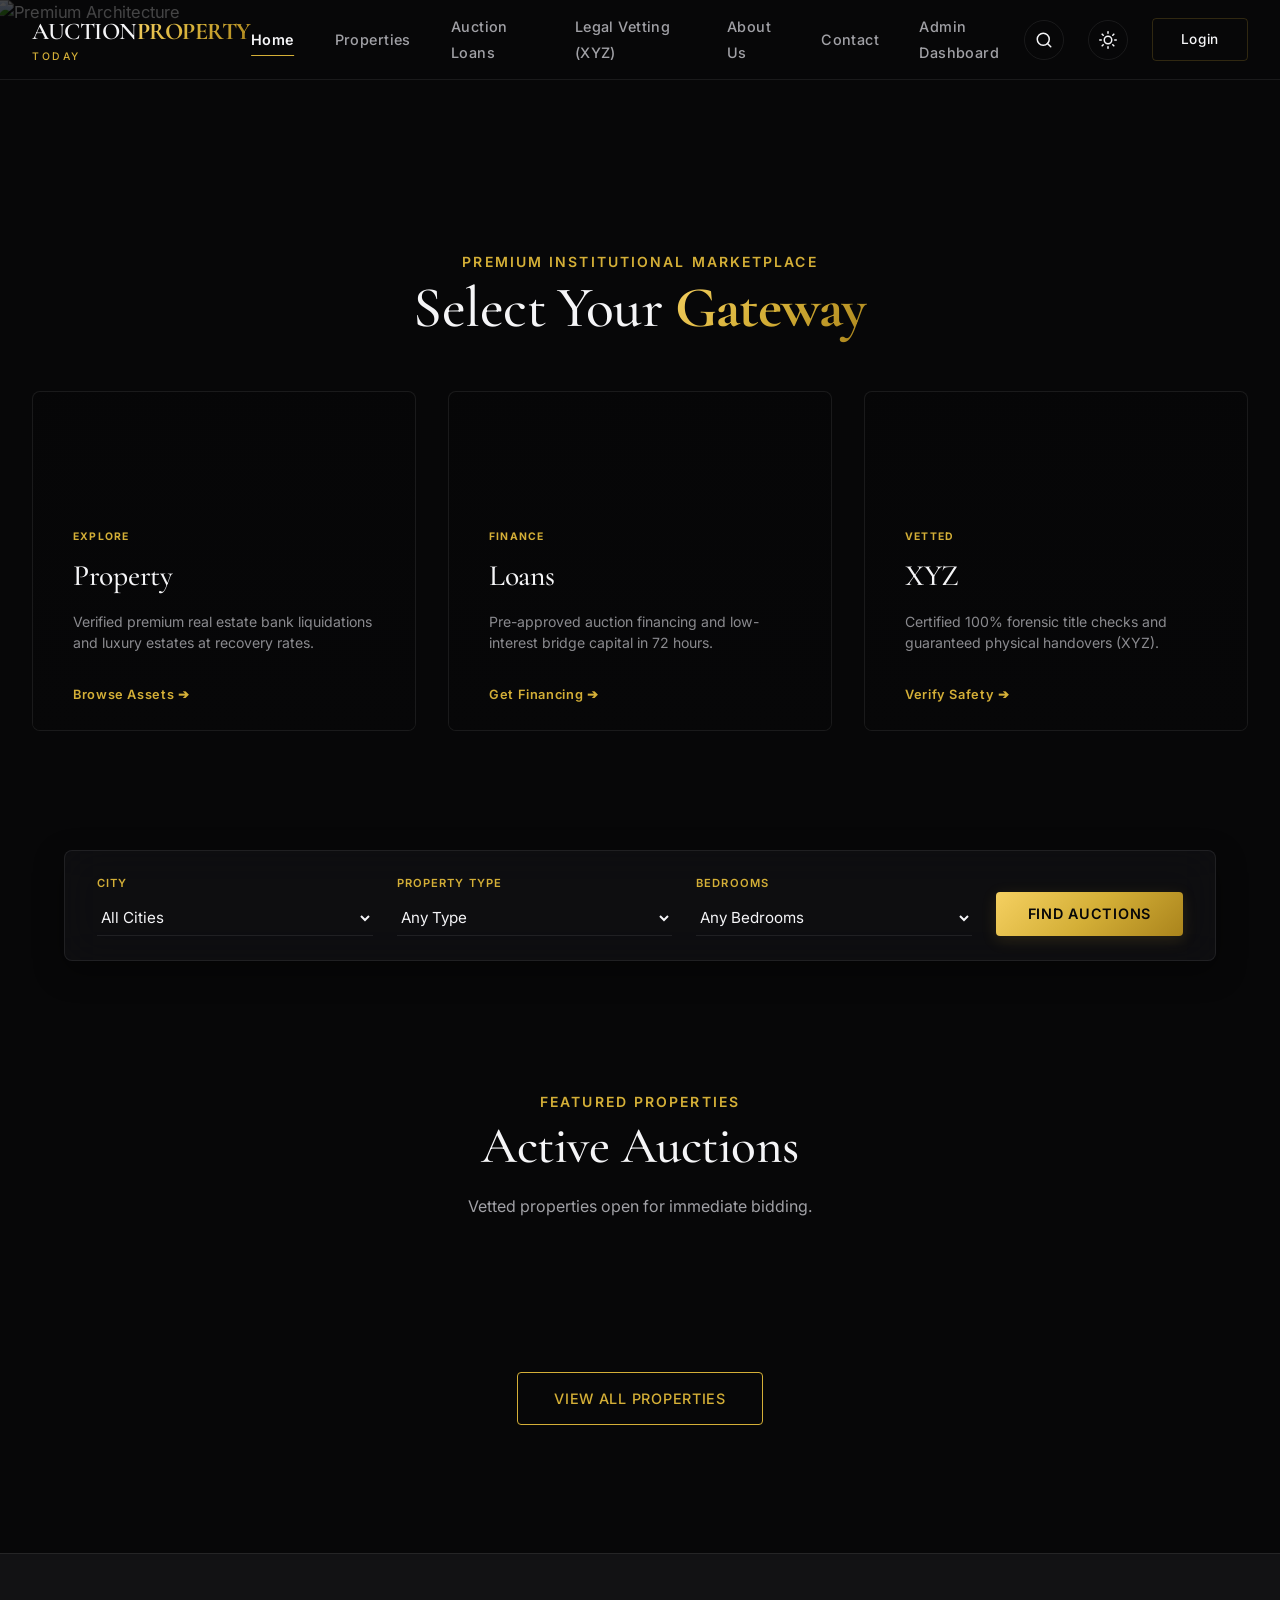
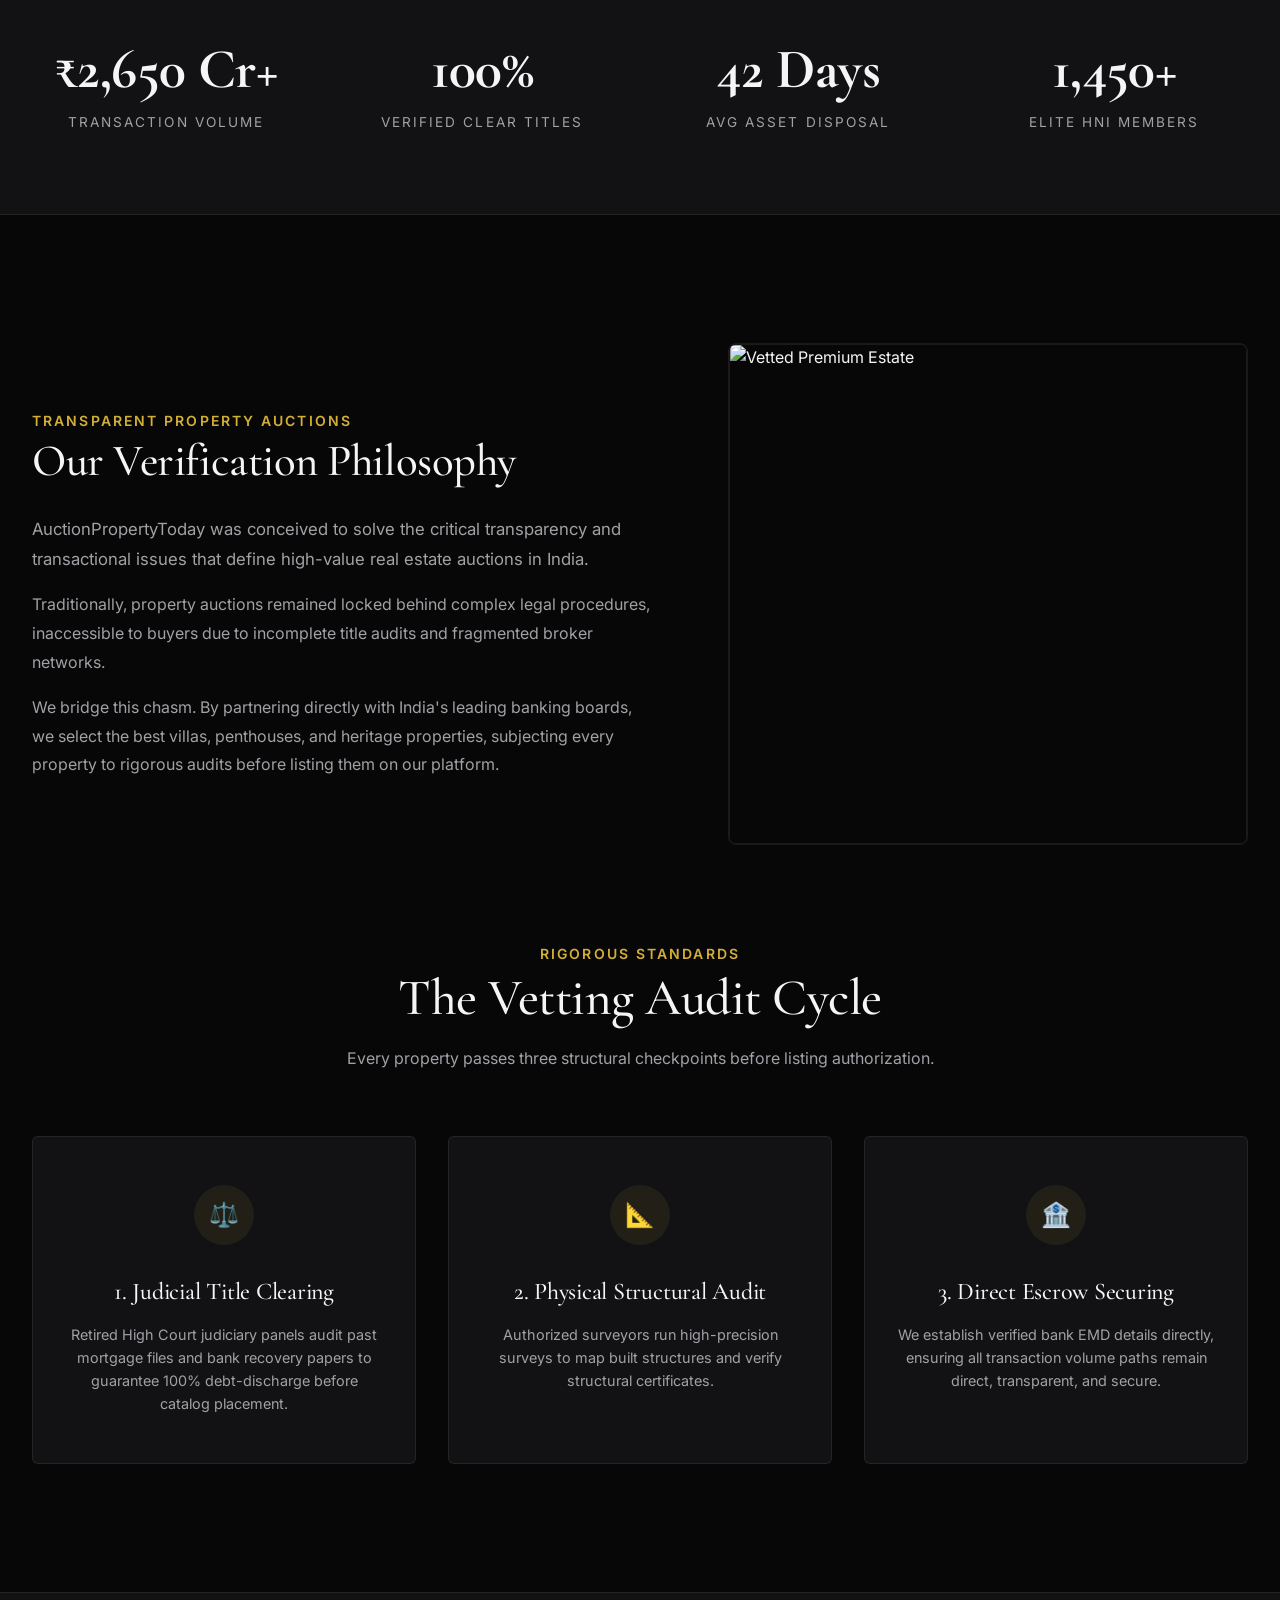
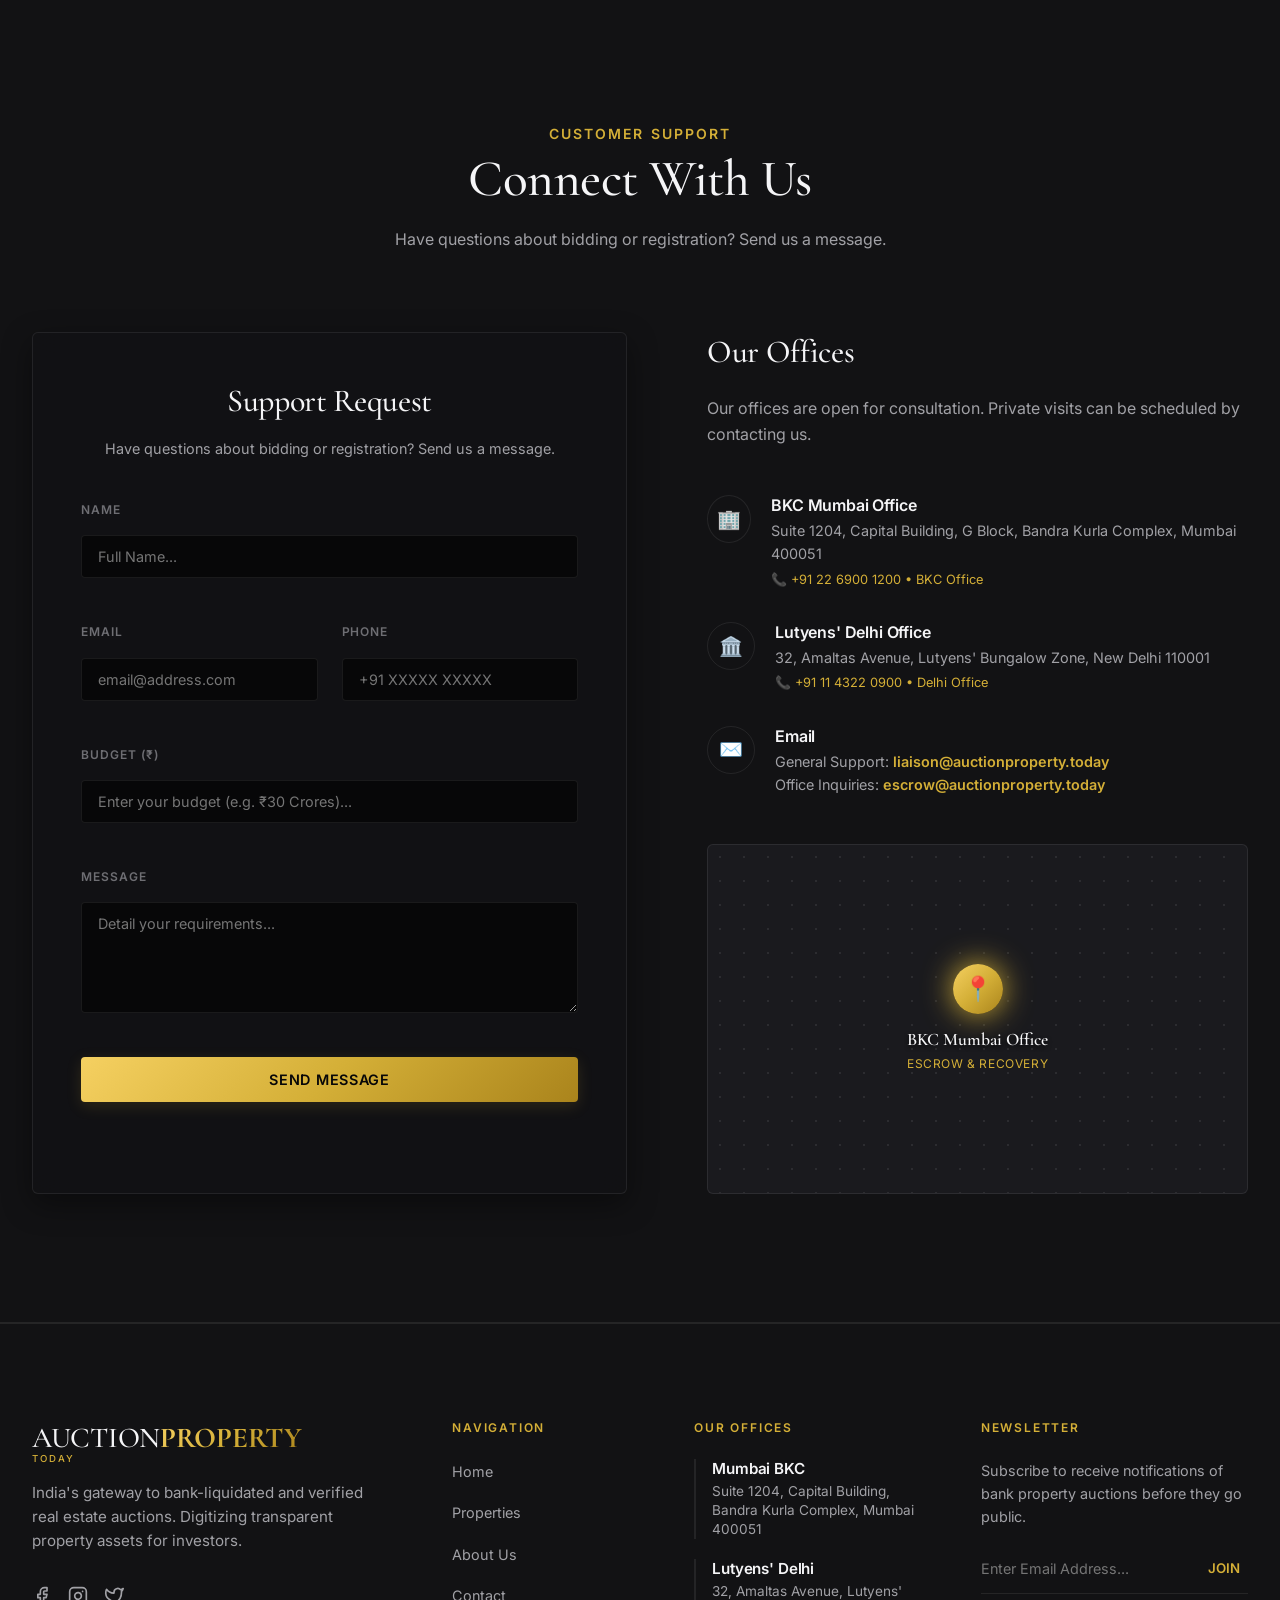
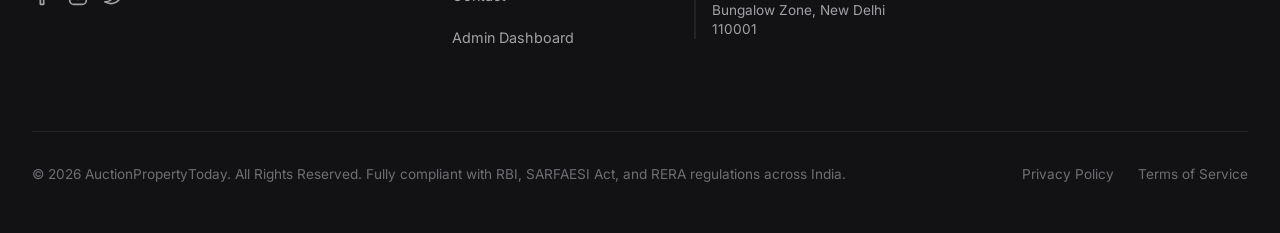
==== index.html @ 3d82ac51 "Merged About and Contact pages into single-page Home, and created separate dedicated pages loans.htm" ====
<!DOCTYPE html>
<html lang="en" data-theme="dark">
<head>
  <meta charset="UTF-8">
  <meta name="viewport" content="width=device-width, initial-scale=1.0">
  <title>AuctionPropertyToday | Real Estate Auctions India</title>
  <meta name="description" content="Verified premium real estate auctions across India. Transparent bank liquidations, Lutyens' bungalows, BKC penthouses, and beachfront Goa villas.">
  
  <!-- Critical Stylesheets -->
  <link rel="stylesheet" href="styles/index.css">
  <link rel="stylesheet" href="styles/components.css">
  <link rel="stylesheet" href="styles/pages.css">

  <!-- Immediate Theme Lock -->
  <script>
    const savedTheme = localStorage.getItem('theme') || 'dark';
    document.documentElement.setAttribute('data-theme', savedTheme);
  </script>

  <!-- Supabase Live Ingress -->
  <script src="https://cdn.jsdelivr.net/npm/@supabase/supabase-js@2"></script>
  <script src="services/supabaseClient.js"></script>
</head>
<body>

  <!-- Sticky Luxury Hero Banner -->
  <section class="hero-section">
    <div class="hero-bg">
      <img src="https://images.unsplash.com/photo-1541888946425-d81bb19240f5?auto=format&fit=crop&w=1800&q=80" alt="Premium Architecture" class="hero-img">
    </div>
    <div class="hero-overlay"></div>
    
    <div class="container" style="position:relative; z-index:10; width:100%;">
      <div class="hero-pillars-intro">
        <span class="apple-subtitle">Premium Institutional Marketplace</span>
        <h1 class="luxury-heading" style="margin-bottom: 3rem; font-size: clamp(2.2rem, 5vw, 3.6rem); line-height: 1.2;">Select Your <span class="gold-text-gradient" style="font-weight:700;">Gateway</span></h1>
      </div>
      
      <div class="hero-pillars-grid">
        <!-- Box 1: Property -->
        <a href="listings.html" class="hero-pillar-box">
          <div class="box-bg" style="background-image: url('https://images.unsplash.com/photo-1600585154340-be6161a56a0c?auto=format&fit=crop&w=600&q=80');"></div>
          <div class="box-overlay"></div>
          <div class="box-content">
            <span class="box-badge">EXPLORE</span>
            <h3>Property</h3>
            <p>Verified premium real estate bank liquidations and luxury estates at recovery rates.</p>
            <span class="box-action">Browse Assets ➔</span>
          </div>
        </a>
        
        <!-- Box 2: Loan -->
        <a href="loans.html" class="hero-pillar-box">
          <div class="box-bg" style="background-image: url('https://images.unsplash.com/photo-1560518883-ce09059eeffa?auto=format&fit=crop&w=600&q=80');"></div>
          <div class="box-overlay"></div>
          <div class="box-content">
            <span class="box-badge">FINANCE</span>
            <h3>Loans</h3>
            <p>Pre-approved auction financing and low-interest bridge capital in 72 hours.</p>
            <span class="box-action">Get Financing ➔</span>
          </div>
        </a>
        
        <!-- Box 3: XYZ (Legal Vetting) -->
        <a href="legal.html" class="hero-pillar-box">
          <div class="box-bg" style="background-image: url('https://images.unsplash.com/photo-1589829545856-d10d557cf95f?auto=format&fit=crop&w=600&q=80');"></div>
          <div class="box-overlay"></div>
          <div class="box-content">
            <span class="box-badge">VETTED</span>
            <h3>XYZ</h3>
            <p>Certified 100% forensic title checks and guaranteed physical handovers (XYZ).</p>
            <span class="box-action">Verify Safety ➔</span>
          </div>
        </a>
      </div>
    </div>
  </section>

  <!-- Floating Search Widget Section -->
  <div class="home-search-container">
    <div class="container">
      <form class="search-bar-glass glassmorphism" id="hero-quick-search">
        <div class="search-field">
          <label>City</label>
          <select id="search-city">
            <option value="all">All Cities</option>
            <option value="New Delhi">New Delhi</option>
            <option value="Mumbai">Mumbai</option>
            <option value="Bangalore">Bangalore</option>
            <option value="Goa">Goa</option>
            <option value="Ooty">Ooty</option>
            <option value="Kolkata">Kolkata</option>
          </select>
        </div>
        <div class="search-field">
          <label>Property Type</label>
          <select id="search-type">
            <option value="all">Any Type</option>
            <option value="Villa">Luxury Villa</option>
            <option value="Penthouse">Sea Penthouse</option>
            <option value="Bungalow">Lutyens' Bungalow</option>
            <option value="Heritage Estate">Heritage Manor</option>
          </select>
        </div>
        <div class="search-field">
          <label>Bedrooms</label>
          <select id="search-bhk">
            <option value="all">Any Bedrooms</option>
            <option value="4">4 BHK</option>
            <option value="5">5 BHK</option>
            <option value="6">6 BHK</option>
            <option value="8">8 BHK</option>
          </select>
        </div>
        <div class="flex-center" style="margin-top:auto;">
          <button type="submit" class="btn-luxury" style="padding: 0.85rem 2rem; width:100%; border-radius:4px; font-weight:600;">FIND AUCTIONS</button>
        </div>
      </form>
    </div>
  </div>

  <!-- Featured Catalog Section -->
  <section class="section-padding" style="position:relative;">
    <div class="container">
      <div class="section-header">
        <span class="apple-subtitle">Featured Properties</span>
        <h2>Active Auctions</h2>
        <p style="color:var(--text-secondary); max-width:550px; margin: 0 auto;">Vetted properties open for immediate bidding.</p>
      </div>
      
      <!-- Dynamically Populated 3 Featured Property Grid -->
      <div class="grid-listings-col" style="gap:3rem;">
        <div class="listings-grid" id="home-featured-grid" style="grid-template-columns: repeat(3, 1fr);">
          <!-- Dynamic cards injected here -->
        </div>
      </div>
      
      <div style="text-align:center; margin-top:4.5rem;">
        <a href="listings.html" class="btn-luxury-outline">VIEW ALL PROPERTIES</a>
      </div>
    </div>
  </section>

  <!-- Live Stats Section -->
  <section class="stats-section">
    <div class="container">
      <div class="stats-grid">
        <div class="stat-item">
          <h3>₹2,650 Cr+</h3>
          <p>Transaction Volume</p>
        </div>
        <div class="stat-item">
          <h3>100%</h3>
          <p>Verified Clear Titles</p>
        </div>
        <div class="stat-item">
          <h3>42 Days</h3>
          <p>Avg Asset Disposal</p>
        </div>
        <div class="stat-item">
          <h3>1,450+</h3>
          <p>Elite HNI Members</p>
        </div>
      </div>
    </div>
  </section>
  <!-- About Us Section -->
  <section class="section-padding" id="about">
    <div class="container">
      <div class="about-editorial-grid grid-2" style="align-items: center; gap: 4.5rem; margin-bottom: 6rem;">
        <div class="about-text">
          <span class="apple-subtitle">Transparent Property Auctions</span>
          <h2 style="font-size: clamp(2.2rem, 3.5vw, 3rem); margin-bottom: 1.5rem; font-family: var(--font-serif);">Our Verification Philosophy</h2>
          <p style="color: var(--text-secondary); margin-bottom: 1rem; font-size: 1.05rem;">AuctionPropertyToday was conceived to solve the critical transparency and transactional issues that define high-value real estate auctions in India.</p>
          <p style="color: var(--text-secondary); margin-bottom: 1rem; font-size: 1rem;">Traditionally, property auctions remained locked behind complex legal procedures, inaccessible to buyers due to incomplete title audits and fragmented broker networks.</p>
          <p style="color: var(--text-secondary); margin-bottom: 0; font-size: 1rem;">We bridge this chasm. By partnering directly with India's leading banking boards, we select the best villas, penthouses, and heritage properties, subjecting every property to rigorous audits before listing them on our platform.</p>
        </div>
        <div class="about-media" style="border-radius: 8px; overflow: hidden; border: 1px solid var(--border-color);">
          <img src="https://images.unsplash.com/photo-1600585154340-be6161a56a0c?auto=format&fit=crop&w=800&q=80" alt="Vetted Premium Estate" style="width: 100%; display: block;" />
        </div>
      </div>

      <div class="section-header" style="margin-bottom: 4rem;">
        <span class="apple-subtitle">Rigorous Standards</span>
        <h2>The Vetting Audit Cycle</h2>
        <p style="color:var(--text-secondary);">Every property passes three structural checkpoints before listing authorization.</p>
      </div>

      <div class="why-grid" style="grid-template-columns: repeat(3, 1fr);">
        <div class="why-card">
          <div class="why-icon">⚖️</div>
          <h3>1. Judicial Title Clearing</h3>
          <p>Retired High Court judiciary panels audit past mortgage files and bank recovery papers to guarantee 100% debt-discharge before catalog placement.</p>
        </div>
        <div class="why-card">
          <div class="why-icon">📐</div>
          <h3>2. Physical Structural Audit</h3>
          <p>Authorized surveyors run high-precision surveys to map built structures and verify structural certificates.</p>
        </div>
        <div class="why-card">
          <div class="why-icon">🏦</div>
          <h3>3. Direct Escrow Securing</h3>
          <p>We establish verified bank EMD details directly, ensuring all transaction volume paths remain direct, transparent, and secure.</p>
        </div>
      </div>
    </div>
  </section>

  <!-- Contact Us Section -->
  <section class="section-padding" id="contact" style="background-color: var(--bg-surface); border-top: 1px solid var(--border-color); border-bottom: 1px solid var(--border-color);">
    <div class="container">
      <div class="section-header" style="margin-bottom: 5rem;">
        <span class="apple-subtitle">Customer Support</span>
        <h2>Connect With Us</h2>
        <p style="color:var(--text-secondary);">Have questions about bidding or registration? Send us a message.</p>
      </div>

      <div class="contact-grid">
        <!-- Left form panel -->
        <div class="inquiry-form-card glassmorphism" style="padding: 3rem; border-radius: 6px; border: 1px solid var(--border-color);">
          <h3 class="luxury-heading" style="font-size:2rem; margin-bottom:1rem; text-align:center;">Support Request</h3>
          <p style="color:var(--text-secondary); text-align:center; font-size:0.9rem; margin-bottom:2.5rem;">Have questions about bidding or registration? Send us a message.</p>
          
          <form class="luxury-form" id="contact-portal-form" onsubmit="submitContactQuery(event)">
            <div class="form-group">
              <label for="c-name" style="display:block; font-size:0.75rem; text-transform:uppercase; color:var(--text-muted); letter-spacing:0.08em; font-weight:600; margin-bottom:0.5rem;">Name</label>
              <input type="text" id="c-name" class="form-input" placeholder="Full Name..." required style="width:100%; background:var(--bg-color); border:1px solid var(--border-color); border-radius:4px; color:var(--text-primary); padding:0.75rem 1rem; font-size:0.9rem;" />
            </div>

            <div class="form-grid-2" style="display:grid; grid-template-columns:1fr 1fr; gap:1.5rem; margin:1.5rem 0;">
              <div class="form-group">
                <label for="c-email" style="display:block; font-size:0.75rem; text-transform:uppercase; color:var(--text-muted); letter-spacing:0.08em; font-weight:600; margin-bottom:0.5rem;">Email</label>
                <input type="email" id="c-email" class="form-input" placeholder="email@address.com" required style="width:100%; background:var(--bg-color); border:1px solid var(--border-color); border-radius:4px; color:var(--text-primary); padding:0.75rem 1rem; font-size:0.9rem;" />
              </div>
              <div class="form-group">
                <label for="c-phone" style="display:block; font-size:0.75rem; text-transform:uppercase; color:var(--text-muted); letter-spacing:0.08em; font-weight:600; margin-bottom:0.5rem;">Phone</label>
                <input type="tel" id="c-phone" class="form-input" placeholder="+91 XXXXX XXXXX" required style="width:100%; background:var(--bg-color); border:1px solid var(--border-color); border-radius:4px; color:var(--text-primary); padding:0.75rem 1rem; font-size:0.9rem;" />
              </div>
            </div>

            <div class="form-group" style="margin-bottom:1.5rem;">
              <label for="c-budget" style="display:block; font-size:0.75rem; text-transform:uppercase; color:var(--text-muted); letter-spacing:0.08em; font-weight:600; margin-bottom:0.5rem;">Budget (₹)</label>
              <input type="text" id="c-budget" class="form-input" placeholder="Enter your budget (e.g. ₹30 Crores)..." required style="width:100%; background:var(--bg-color); border:1px solid var(--border-color); border-radius:4px; color:var(--text-primary); padding:0.75rem 1rem; font-size:0.9rem;" />
            </div>

            <div class="form-group">
              <label for="c-msg" style="display:block; font-size:0.75rem; text-transform:uppercase; color:var(--text-muted); letter-spacing:0.08em; font-weight:600; margin-bottom:0.5rem;">Message</label>
              <textarea id="c-msg" class="form-input" rows="5" placeholder="Detail your requirements..." required style="width:100%; background:var(--bg-color); border:1px solid var(--border-color); border-radius:4px; color:var(--text-primary); padding:0.75rem 1rem; font-size:0.9rem; resize:vertical;"></textarea>
            </div>

            <button type="submit" class="btn-luxury" style="width:100%; border-radius:4px; margin-top:1.5rem;">SEND MESSAGE</button>
          </form>
        </div>

        <!-- Right office panels -->
        <div class="contact-info-panel">
          <h3>Our Offices</h3>
          <p>Our offices are open for consultation. Private visits can be scheduled by contacting us.</p>
          
          <div class="contact-details-list">
            
            <div class="contact-detail-item">
              <div class="contact-detail-icon">🏢</div>
              <div class="contact-detail-text">
                <h4>BKC Mumbai Office</h4>
                <p>Suite 1204, Capital Building, G Block, Bandra Kurla Complex, Mumbai 400051</p>
                <p style="color:var(--gold-primary); font-size:0.8rem; margin-top:4px;">📞 +91 22 6900 1200 • BKC Office</p>
              </div>
            </div>

            <div class="contact-detail-item">
              <div class="contact-detail-icon">🏛️</div>
              <div class="contact-detail-text">
                <h4>Lutyens' Delhi Office</h4>
                <p>32, Amaltas Avenue, Lutyens' Bungalow Zone, New Delhi 110001</p>
                <p style="color:var(--gold-primary); font-size:0.8rem; margin-top:4px;">📞 +91 11 4322 0900 • Delhi Office</p>
              </div>
            </div>

            <div class="contact-detail-item">
              <div class="contact-detail-icon">✉️</div>
              <div class="contact-detail-text">
                <h4>Email</h4>
                <p>General Support: <a href="mailto:liaison@auctionproperty.today" style="color:var(--gold-primary); font-weight:600;">liaison@auctionproperty.today</a></p>
                <p>Office Inquiries: <a href="mailto:escrow@auctionproperty.today" style="color:var(--gold-primary); font-weight:600;">escrow@auctionproperty.today</a></p>
              </div>
            </div>

          </div>

          <!-- Pulsing Map Mock Layout -->
          <div class="contact-map-mock">
            <div class="map-bg-grid"></div>
            <div class="map-pin">
              <div class="pin-icon">📍</div>
              <div style="margin-top:0.75rem; font-family:var(--font-serif); font-size:1.1rem; color:var(--text-primary); text-shadow: 0 2px 4px rgba(0,0,0,0.8); font-weight:600;">BKC Mumbai Office</div>
              <div style="font-size:0.75rem; color:var(--gold-primary); letter-spacing:0.05em; text-transform:uppercase;">Escrow & Recovery</div>
            </div>
          </div>

        </div>
      </div>
    </div>
  </section>

  <!-- Scripts -->
  <script src="components/navbar.js"></script>
  <script src="components/quickViewModal.js"></script>
  <script src="components/footer.js"></script>

  <!-- Interactive Controls Code -->
  <script>
    // Testimonial Slider Functionality
    const slides = document.querySelectorAll('.testimonial-slide');
    const prevBtn = document.getElementById('testi-prev-btn');
    const nextBtn = document.getElementById('testi-next-btn');
    let currentSlide = 0;

    function showSlide(index) {
      slides[currentSlide].classList.remove('active');
      currentSlide = (index + slides.length) % slides.length;
      slides[currentSlide].classList.add('active');
    }

    if (prevBtn) prevBtn.addEventListener('click', () => showSlide(currentSlide - 1));
    if (nextBtn) nextBtn.addEventListener('click', () => showSlide(currentSlide + 1));

    // FAQ Accordion Functionality
    const faqItems = document.querySelectorAll('.faq-item');
    faqItems.forEach(item => {
      const question = item.querySelector('.faq-question');
      question.addEventListener('click', () => {
        const isActive = item.classList.contains('active');
        faqItems.forEach(faq => faq.classList.remove('active'));
        if (!isActive) {
          item.classList.add('active');
        }
      });
    });

    // Quick Search Form Redirection
    const searchForm = document.getElementById('hero-quick-search');
    if (searchForm) {
      searchForm.addEventListener('submit', function(e) {
        e.preventDefault();
        const city = document.getElementById('search-city').value;
        const type = document.getElementById('search-type').value;
        const bhk = document.getElementById('search-bhk').value;
        
        // Pass selections to Listings Page via Query params
        window.location.href = `listings.html?city=${encodeURIComponent(city)}&type=${encodeURIComponent(type)}&bhk=${encodeURIComponent(bhk)}`;
      });
    }

    // Load and Render Featured properties dynamically from Supabase
    async function loadFeaturedProperties() {
      const grid = document.getElementById('home-featured-grid');
      if (!grid || !window.supabaseClient) return;

      grid.innerHTML = `
        <div style="grid-column: span 3; text-align: center; padding: 3rem 0;">
          <div class="skeleton" style="width:40px; height:40px; border-radius:50%; display:inline-block;"></div>
          <p style="color:var(--text-muted); font-size:0.9rem; margin-top:1rem;">Loading properties...</p>
        </div>
      `;

      const { data, error } = await window.supabaseClient
        .from('properties')
        .select('*, property_images(*)')
        .eq('is_featured', true)
        .limit(3);

      if (error || !data || data.length === 0) {
        grid.innerHTML = `<p style="grid-column: span 3; text-align:center; color:var(--text-muted);">Failed to load properties.</p>`;
        return;
      }
      
      grid.innerHTML = '';
      data.forEach(item => {
        // Resolve images array from property_images join table
        const images = item.property_images && item.property_images.length > 0
          ? item.property_images.map(img => img.image_url)
          : ["https://images.unsplash.com/photo-1613490493576-7fde63acd811?auto=format&fit=crop&w=1200&q=80"];

        const auctionDate = item.auction_date || new Date().toISOString();
        const rawPrice = item.price || item.reservation_price || 0;
        const priceFormatted = `₹${(rawPrice / 10000000).toFixed(1)} Cr`;

        const pName = item.title || item.property_name || 'Untitled';
        const pClass = item.property_type || item.property_classification || item.type || 'Villa';
        const pArea = item.area_sqft || item.built_area || item.area || 0;
        const pBHK = item.bedrooms || item.bhk_configuration || 1;
        const pBaths = item.bathrooms || item.bathroom_configuration || 1;

        const card = document.createElement('div');
        card.className = 'property-card';
        
        card.innerHTML = `
          <div class="card-media">
            <img src="${images[0]}" alt="${pName}" class="card-img" />
            <span class="badge-featured">Featured</span>
            <span class="badge-auction-date">
              <svg width="11" height="11" viewBox="0 0 24 24" fill="none" stroke="currentColor" stroke-width="2"><rect x="3" y="4" width="18" height="18" rx="2" ry="2"></rect><line x1="16" y1="2" x2="16" y2="6"></line><line x1="8" y1="2" x2="8" y2="6"></line><line x1="3" y1="10" x2="21" y2="10"></line></svg>
              <span>${new Date(auctionDate).toLocaleDateString('en-IN', {day:'numeric', month:'short'})}</span>
            </span>
            <div class="card-overlay"></div>
            <div class="card-timer-panel">
              <span class="gold-dot"></span>
              <span class="countdown-timer" data-date="${auctionDate}">Auction Active</span>
            </div>
          </div>
          
          <div class="card-content">
            <span class="card-city">${item.city} • ${pClass}</span>
            <h3 class="card-title">${pName}</h3>
            
            <div class="card-specs">
              <div class="spec-item">
                <span>📐</span>
                <span>${pArea.toLocaleString('en-IN')} sq ft</span>
              </div>
              <div class="spec-item">
                <span>🛏️</span>
                <span>${pBHK} BHK</span>
              </div>
              <div class="spec-item">
                <span>🛁</span>
                <span>${pBaths} Baths</span>
              </div>
            </div>
            
            <div class="card-pricing">
              <div>
                <span class="price-label">Price</span>
                <div class="price-value">${priceFormatted}</div>
              </div>
            </div>
            
            <div class="card-actions">
              <button class="btn-card-quick" onclick="window.quickViewModal.show(${item.id})">Quick View</button>
              <a href="details.html?id=${item.id}" class="btn-card-details flex-center">View Details</a>
            </div>
          </div>
        `;
        grid.appendChild(card);
      });

      startCountdowns();
    }

    // Countdown Timers logic
    function startCountdowns() {
      const timers = document.querySelectorAll('.countdown-timer');
      timers.forEach(timer => {
        const targetDate = new Date(timer.getAttribute('data-date')).getTime();
        
        function updateTimer() {
          const now = new Date().getTime();
          const distance = targetDate - now;
          
          if (distance < 0) {
            timer.innerHTML = "Auction Live";
            timer.style.color = "var(--gold-hover)";
            return;
          }
          
          const days = Math.floor(distance / (1000 * 60 * 60 * 24));
          const hours = Math.floor((distance % (1000 * 60 * 60 * 24)) / (1000 * 60 * 60));
          const minutes = Math.floor((distance % (1000 * 60 * 60)) / (1000 * 60));
          
          timer.innerHTML = `Starts in: ${days}d ${hours}h ${minutes}m`;
        }
        
        updateTimer();
        setInterval(updateTimer, 60000); // Update every minute
      });
    }

    // Contact Form Ingress Submission via Supabase
    async function submitContactQuery(event) {
      event.preventDefault();

      const name = document.getElementById('c-name').value.trim();
      const email = document.getElementById('c-email').value.trim();
      const phone = document.getElementById('c-phone').value.trim();
      const budget = document.getElementById('c-budget').value.trim();
      const message = document.getElementById('c-msg').value.trim();

      const btn = event.target.querySelector('button[type="submit"]');
      const originalText = btn.textContent;
      btn.disabled = true;
      btn.textContent = "Sending...";

      if (window.supabaseClient) {
        const { data, error } = await window.supabaseClient.from('inquiries').insert([{
          name: name,
          email: email,
          phone: phone,
          budget: budget,
          message: message,
          status: 'pending',
          created_at: new Date().toISOString()
        }]);

        btn.disabled = false;
        btn.textContent = originalText;

        if (error) {
          alert(`Error submitting support request: ${error.message}`);
          return;
        }

        // Reset the form
        event.target.reset();

        // Spawn luxury modal alert
        const alertBox = document.createElement('div');
        alertBox.style.cssText = `
          position: fixed;
          top: 50%;
          left: 50%;
          transform: translate(-50%, -50%);
          background: var(--bg-surface);
          border: 1px solid var(--border-color-gold);
          padding: 3rem;
          border-radius: 8px;
          z-index: 10000;
          box-shadow: 0 30px 70px rgba(0,0,0,0.6), 0 0 30px var(--gold-glow);
          max-width: 500px;
          width: 90%;
          text-align: center;
          animation: contactNotifyFade 0.5s cubic-bezier(0.16, 1, 0.3, 1);
        `;
        alertBox.innerHTML = `
          <div style="font-size:3rem; margin-bottom:1.5rem;">📜</div>
          <h3 style="font-family:var(--font-serif); font-size:1.8rem; color:var(--gold-primary); margin-bottom:1rem;">Message Sent</h3>
          <p style="color:var(--text-secondary); font-size:0.95rem; line-height:1.6; margin-bottom:2rem;">Thank you <strong>${name}</strong>, your message has been received. Our team will get back to you within 4 hours.</p>
          <button class="btn-luxury" style="padding:0.75rem 2.5rem;" onclick="this.parentElement.remove()">OK</button>
        `;
        
        document.body.appendChild(alertBox);

        // Inject keyframes if missing
        if (!document.getElementById('contact-notify-animation')) {
          const style = document.createElement('style');
          style.id = 'contact-notify-animation';
          style.innerHTML = `
            @keyframes contactNotifyFade {
              from { opacity: 0; transform: translate(-50%, -40%); }
              to { opacity: 1; transform: translate(-50%, -50%); }
            }
          `;
          document.head.appendChild(style);
        }
      } else {
        // Fallback simulation
        setTimeout(() => {
          btn.disabled = false;
          btn.textContent = originalText;
          event.target.reset();
          alert("General query simulated successfully!");
        }, 800);
      }
    }

    // Trigger dynamic fetch on load
    window.addEventListener('load', loadFeaturedProperties);
  </script>
</body>
</html>
---- styles/index.css ----
/*
 * AuctionPropertyToday - Global Stylesheet
 * Premium Luxury Real Estate Auction Platform
 * Design: Apple-style Minimal, Glassmorphism, Elegant Gold Accents
 */

@import url('https://fonts.googleapis.com/css2?family=Cormorant+Garamond:ital,wght@0,300;0,400;0,500;0,600;0,700;1,400&family=Inter:wght@300;400;500;600;700&family=Playfair+Display:ital,wght@0,400;0,500;0,600;0,700;1,400&display=swap');

:root {
  /* Font Families */
  --font-serif: 'Cormorant Garamond', 'Playfair Display', Georgia, serif;
  --font-sans: 'Inter', -apple-system, BlinkMacSystemFont, "Segoe UI", Roboto, sans-serif;

  /* Theme: Dark Mode (Default) */
  --bg-color: #070708;
  --bg-surface: #121214;
  --bg-surface-elevated: #1a1a1e;
  --border-color: rgba(255, 255, 255, 0.08);
  --border-color-gold: rgba(212, 175, 55, 0.2);
  
  --text-primary: #f5f5f7;
  --text-secondary: #a1a1a6;
  --text-muted: #6e6e73;
  
  --gold-primary: #d4af37;
  --gold-hover: #f5d061;
  --gold-dark: #aa841c;
  --gold-gradient: linear-gradient(135deg, #f5d061 0%, #d4af37 50%, #aa841c 100%);
  --gold-glow: rgba(212, 175, 55, 0.15);
  
  --glass-bg: rgba(18, 18, 20, 0.7);
  --glass-border: rgba(255, 255, 255, 0.08);
  --glass-shadow: rgba(0, 0, 0, 0.4);
  
  --status-pending: #e0a92d;
  --status-accepted: #2fa868;
  --status-completed: #1a8cff;
  --status-cancelled: #e24c4c;
  
  /* Animations */
  --transition-smooth: all 0.4s cubic-bezier(0.16, 1, 0.3, 1);
  --transition-fast: all 0.2s cubic-bezier(0.16, 1, 0.3, 1);
}

/* Theme Toggle styles */
[data-theme="light"] {
  --bg-color: #f7f7f9;
  --bg-surface: #ffffff;
  --bg-surface-elevated: #f0f0f5;
  --border-color: rgba(0, 0, 0, 0.08);
  --border-color-gold: rgba(212, 175, 55, 0.3);
  
  --text-primary: #1d1d1f;
  --text-secondary: #6e6e73;
  --text-muted: #86868b;
  
  --gold-primary: #b38f24;
  --gold-hover: #d4af37;
  --gold-dark: #8c6e14;
  --gold-gradient: linear-gradient(135deg, #d4af37 0%, #b38f24 50%, #8c6e14 100%);
  --gold-glow: rgba(179, 143, 36, 0.12);
  
  --glass-bg: rgba(255, 255, 255, 0.75);
  --glass-border: rgba(0, 0, 0, 0.06);
  --glass-shadow: rgba(0, 0, 0, 0.05);
}

/* Reset and Base Styles */
* {
  margin: 0;
  padding: 0;
  box-sizing: border-box;
}

html, body {
  background-color: var(--bg-color);
  color: var(--text-primary);
  font-family: var(--font-sans);
  font-size: 16px;
  line-height: 1.6;
  transition: background-color 0.5s ease, color 0.5s ease;
  scroll-behavior: smooth;
  -webkit-font-smoothing: antialiased;
}

a {
  color: inherit;
  text-decoration: none;
  transition: var(--transition-fast);
}

button {
  background: none;
  border: none;
  cursor: pointer;
  font-family: var(--font-sans);
  outline: none;
  transition: var(--transition-smooth);
}

input, select, textarea {
  font-family: var(--font-sans);
  outline: none;
  transition: var(--transition-smooth);
}

/* Premium Typography classes */
h1, h2, h3, h4, h5, h6, .luxury-heading {
  font-family: var(--font-serif);
  font-weight: 500;
  letter-spacing: -0.01em;
  line-height: 1.25;
}

.gold-text-gradient {
  background: var(--gold-gradient);
  -webkit-background-clip: text;
  -webkit-text-fill-color: transparent;
  background-clip: text;
  color: var(--gold-primary);
}

.apple-subtitle {
  font-size: 0.875rem;
  text-transform: uppercase;
  letter-spacing: 0.15em;
  color: var(--gold-primary);
  font-weight: 600;
  margin-bottom: 0.5rem;
}

.body-large {
  font-size: 1.25rem;
  color: var(--text-secondary);
  font-weight: 300;
  line-height: 1.6;
}

/* Glassmorphism Class */
.glassmorphism {
  background: var(--glass-bg);
  backdrop-filter: blur(20px) saturate(180%);
  -webkit-backdrop-filter: blur(20px) saturate(180%);
  border: 1px solid var(--glass-border);
  box-shadow: 0 10px 30px var(--glass-shadow);
}

/* Premium Buttons */
.btn-luxury {
  display: inline-flex;
  align-items: center;
  justify-content: center;
  padding: 0.875rem 2.25rem;
  background: var(--gold-gradient);
  color: #070708 !important;
  font-weight: 600;
  font-size: 0.9rem;
  letter-spacing: 0.05em;
  border-radius: 4px;
  box-shadow: 0 4px 15px var(--gold-glow);
  transform: translateY(0);
}

.btn-luxury:hover {
  transform: translateY(-2px);
  box-shadow: 0 6px 22px rgba(212, 175, 55, 0.3);
}

.btn-luxury-outline {
  display: inline-flex;
  align-items: center;
  justify-content: center;
  padding: 0.875rem 2.25rem;
  border: 1px solid var(--gold-primary);
  background: transparent;
  color: var(--gold-primary);
  font-weight: 500;
  font-size: 0.9rem;
  letter-spacing: 0.05em;
  border-radius: 4px;
  transform: translateY(0);
}

.btn-luxury-outline:hover {
  background: rgba(212, 175, 55, 0.08);
  border-color: var(--gold-hover);
  color: var(--gold-hover);
  transform: translateY(-2px);
}

.btn-minimal {
  display: inline-flex;
  align-items: center;
  gap: 0.5rem;
  color: var(--text-primary);
  font-weight: 500;
  padding: 0.5rem 0;
  border-bottom: 1px solid transparent;
  font-size: 0.95rem;
}

.btn-minimal:hover {
  color: var(--gold-primary);
  border-bottom: 1px solid var(--gold-primary);
}

/* Shimmer Loading Animations */
.skeleton {
  background: linear-gradient(
    90deg,
    var(--bg-surface) 25%,
    var(--bg-surface-elevated) 50%,
    var(--bg-surface) 75%
  );
  background-size: 200% 100%;
  animation: loadingShimmer 1.5s infinite;
}

@keyframes loadingShimmer {
  0% {
    background-position: 200% 0;
  }
  100% {
    background-position: -200% 0;
  }
}

/* Scrollbar styling */
::-webkit-scrollbar {
  width: 8px;
}
::-webkit-scrollbar-track {
  background: var(--bg-color);
}
::-webkit-scrollbar-thumb {
  background: var(--bg-surface-elevated);
  border-radius: 4px;
}
::-webkit-scrollbar-thumb:hover {
  background: var(--gold-dark);
}

/* Common Layout Utilities */
.container {
  width: 100%;
  max-width: 1400px;
  margin: 0 auto;
  padding: 0 2rem;
}

@media (max-width: 768px) {
  .container {
    padding: 0 1.25rem;
  }
}

.flex-center {
  display: flex;
  align-items: center;
  justify-content: center;
}

.grid-2 {
  display: grid;
  grid-template-columns: repeat(2, 1fr);
  gap: 2rem;
}

@media (max-width: 768px) {
  .grid-2 {
    grid-template-columns: 1fr;
    gap: 1.5rem;
  }
}

/* Decorative Gold Dots */
.gold-dot {
  display: inline-block;
  width: 6px;
  height: 6px;
  background-color: var(--gold-primary);
  border-radius: 50%;
  margin: 0 0.5rem;
  vertical-align: middle;
}
---- styles/components.css ----
/*
 * AuctionPropertyToday - Components Stylesheet
 * Custom Styling for Navbar, Footer, PropertyCard, Modal, and Carousel
 */

/* NAVBAR STYLES */
.luxury-navbar {
  position: fixed;
  top: 0;
  left: 0;
  width: 100%;
  z-index: 1000;
  height: 80px;
  display: flex;
  align-items: center;
  border-bottom: 1px solid var(--border-color);
  transition: var(--transition-smooth);
}

.luxury-navbar.scrolled {
  height: 70px;
  background: var(--glass-bg);
  backdrop-filter: blur(25px) saturate(180%);
  -webkit-backdrop-filter: blur(25px) saturate(180%);
  border-bottom: 1px solid var(--border-color);
  box-shadow: 0 4px 30px var(--glass-shadow);
}

.navbar-container {
  display: flex;
  align-items: center;
  justify-content: space-between;
  width: 100%;
}

.navbar-logo {
  font-family: var(--font-serif);
  font-size: 1.5rem;
  font-weight: 600;
  letter-spacing: -0.02em;
  display: flex;
  align-items: center;
}

.logo-sub {
  font-family: var(--font-sans);
  font-size: 0.65rem;
  letter-spacing: 0.25em;
  text-transform: uppercase;
  color: var(--gold-primary);
  display: block;
  font-weight: 500;
  margin-top: -3px;
}

.navbar-links {
  display: flex;
  align-items: center;
  gap: 2.5rem;
  list-style: none;
}

.nav-link {
  font-size: 0.9rem;
  font-weight: 500;
  color: var(--text-secondary);
  letter-spacing: 0.03em;
  position: relative;
  padding: 0.5rem 0;
}

.nav-link::after {
  content: '';
  position: absolute;
  bottom: 0;
  left: 50%;
  width: 0;
  height: 1px;
  background-color: var(--gold-primary);
  transition: var(--transition-smooth);
  transform: translateX(-50%);
}

.nav-link:hover {
  color: var(--text-primary);
}

.nav-link:hover::after {
  width: 100%;
}

.nav-link.active {
  color: var(--text-primary);
  font-weight: 600;
}

.nav-link.active::after {
  width: 100%;
  background-color: var(--gold-primary);
}

.nav-controls {
  display: flex;
  align-items: center;
  gap: 1.5rem;
}

.nav-btn {
  color: var(--text-primary);
  width: 40px;
  height: 40px;
  border-radius: 50%;
  display: flex;
  align-items: center;
  justify-content: center;
  border: 1px solid var(--border-color);
  background: transparent;
  font-size: 1.1rem;
}

.nav-btn:hover {
  border-color: var(--gold-primary);
  color: var(--gold-primary);
  background: rgba(212, 175, 55, 0.05);
}

.nav-btn-login {
  padding: 0.6rem 1.75rem;
  border: 1px solid var(--border-color-gold);
  border-radius: 4px;
  font-weight: 500;
  font-size: 0.85rem;
  letter-spacing: 0.05em;
  color: var(--text-primary);
}

.nav-btn-login:hover {
  background: var(--gold-gradient);
  color: #070708;
  border-color: transparent;
  font-weight: 600;
}

.hamburger-btn {
  display: none;
}

/* MOBILE NAV DRAWER */
.mobile-nav-drawer {
  position: fixed;
  top: 0;
  right: -100%;
  width: 300px;
  height: 100vh;
  z-index: 1100;
  background: var(--bg-surface);
  border-left: 1px solid var(--border-color);
  padding: 2.5rem;
  display: flex;
  flex-direction: column;
  gap: 3rem;
  box-shadow: -10px 0 40px rgba(0,0,0,0.5);
  transition: var(--transition-smooth);
}

.mobile-nav-drawer.open {
  right: 0;
}

.drawer-header {
  display: flex;
  justify-content: space-between;
  align-items: center;
}

.drawer-close {
  width: 35px;
  height: 35px;
  border-radius: 50%;
  display: flex;
  align-items: center;
  justify-content: center;
  border: 1px solid var(--border-color);
  color: var(--text-primary);
}

.mobile-nav-links {
  display: flex;
  flex-direction: column;
  gap: 1.75rem;
  list-style: none;
}

.mobile-nav-links .nav-link {
  font-size: 1.25rem;
  font-family: var(--font-serif);
}

.mobile-drawer-overlay {
  position: fixed;
  top: 0;
  left: 0;
  width: 100vw;
  height: 100vh;
  background: rgba(0,0,0,0.6);
  z-index: 1050;
  backdrop-filter: blur(5px);
  opacity: 0;
  pointer-events: none;
  transition: var(--transition-smooth);
}

.mobile-drawer-overlay.active {
  opacity: 1;
  pointer-events: all;
}

@media (max-width: 1024px) {
  .navbar-links {
    display: none;
  }
  .hamburger-btn {
    display: flex;
  }
}

@media (max-width: 600px) {
  .nav-btn-login {
    display: none; /* Already present inside the 3-line hamburger menu drawer as 'Sign In'! */
  }
  .navbar-logo {
    font-size: 1.15rem;
  }
  .logo-sub {
    font-size: 0.55rem;
  }
  .nav-controls {
    gap: 0.75rem;
  }
}

/* LUXURY FOOTER STYLES */
.luxury-footer {
  background-color: var(--bg-surface);
  border-top: 1px solid var(--border-color);
  padding: 6rem 0 3rem 0;
  margin-top: auto;
}

.footer-grid {
  display: grid;
  grid-template-columns: 2fr 1fr 1.25fr 1.5fr;
  gap: 4rem;
  margin-bottom: 5rem;
}

.footer-brand h3 {
  font-size: 1.8rem;
  margin-bottom: 1rem;
}

.footer-brand p {
  color: var(--text-secondary);
  font-size: 0.95rem;
  margin-bottom: 2rem;
  max-width: 350px;
}

.footer-section-title {
  font-family: var(--font-sans);
  font-size: 0.75rem;
  font-weight: 600;
  text-transform: uppercase;
  letter-spacing: 0.15em;
  color: var(--gold-primary);
  margin-bottom: 1.5rem;
}

.footer-links {
  list-style: none;
  display: flex;
  flex-direction: column;
  gap: 1rem;
}

.footer-links a {
  color: var(--text-secondary);
  font-size: 0.9rem;
}

.footer-links a:hover {
  color: var(--text-primary);
  padding-left: 5px;
}

.footer-office {
  display: flex;
  flex-direction: column;
  gap: 1.25rem;
}

.office-card {
  border-left: 2px solid var(--border-color);
  padding-left: 1rem;
  transition: var(--transition-smooth);
}

.office-card:hover {
  border-left-color: var(--gold-primary);
}

.office-card h4 {
  font-size: 0.95rem;
  font-family: var(--font-sans);
  font-weight: 600;
  color: var(--text-primary);
  margin-bottom: 0.25rem;
}

.office-card p {
  color: var(--text-secondary);
  font-size: 0.85rem;
  line-height: 1.4;
}

.footer-newsletter p {
  color: var(--text-secondary);
  font-size: 0.9rem;
  margin-bottom: 1.5rem;
}

.newsletter-form {
  display: flex;
  border-bottom: 1px solid var(--border-color);
  padding-bottom: 0.5rem;
}

.newsletter-input {
  background: transparent;
  border: none;
  color: var(--text-primary);
  font-size: 0.9rem;
  width: 100%;
  padding: 0.5rem 0;
}

.newsletter-btn {
  color: var(--gold-primary);
  padding: 0.5rem;
  font-weight: 600;
}

.newsletter-btn:hover {
  color: var(--gold-hover);
}

.footer-bottom {
  border-top: 1px solid var(--border-color);
  padding-top: 2rem;
  display: flex;
  justify-content: space-between;
  align-items: center;
  color: var(--text-muted);
  font-size: 0.85rem;
}

@media (max-width: 1024px) {
  .footer-grid {
    grid-template-columns: repeat(2, 1fr);
    gap: 3rem;
  }
}

@media (max-width: 600px) {
  .footer-grid {
    grid-template-columns: 1fr;
    gap: 2.5rem;
  }
  .footer-bottom {
    flex-direction: column;
    gap: 1rem;
    text-align: center;
  }
}

/* PROPERTY CARD STYLES */
.property-card {
  position: relative;
  background-color: var(--bg-surface);
  border: 1px solid var(--border-color);
  border-radius: 6px;
  overflow: hidden;
  display: flex;
  flex-direction: column;
  height: 100%;
  transform: translateY(0);
  transition: var(--transition-smooth);
}

.property-card:hover {
  transform: translateY(-8px);
  border-color: var(--gold-primary);
  box-shadow: 0 15px 40px rgba(0,0,0,0.5), 0 0 20px var(--gold-glow);
}

.card-media {
  position: relative;
  height: 280px;
  overflow: hidden;
}

.card-img {
  width: 100%;
  height: 100%;
  object-fit: cover;
  transition: var(--transition-smooth);
}

.property-card:hover .card-img {
  transform: scale(1.08);
}

.card-overlay {
  position: absolute;
  top: 0;
  left: 0;
  width: 100%;
  height: 100%;
  background: linear-gradient(to bottom, rgba(0,0,0,0.1) 60%, rgba(0,0,0,0.85) 100%);
  pointer-events: none;
}

.badge-featured {
  position: absolute;
  top: 1.25rem;
  left: 1.25rem;
  background: var(--gold-gradient);
  color: #070708;
  font-size: 0.7rem;
  font-weight: 700;
  text-transform: uppercase;
  letter-spacing: 0.1em;
  padding: 0.4rem 0.9rem;
  border-radius: 2px;
}

.badge-auction-date {
  position: absolute;
  top: 1.25rem;
  right: 1.25rem;
  background: rgba(0, 0, 0, 0.7);
  border: 1px solid rgba(255,255,255,0.15);
  backdrop-filter: blur(10px);
  color: var(--text-primary);
  font-size: 0.75rem;
  font-weight: 500;
  padding: 0.4rem 0.9rem;
  border-radius: 2px;
  display: flex;
  align-items: center;
  gap: 0.4rem;
}

.card-timer-panel {
  position: absolute;
  bottom: 1.25rem;
  left: 1.25rem;
  color: #ffffff;
  font-size: 0.85rem;
  font-weight: 600;
  display: flex;
  align-items: center;
  gap: 0.5rem;
  text-shadow: 0 2px 4px rgba(0,0,0,0.8);
}

.card-content {
  padding: 1.75rem;
  display: flex;
  flex-direction: column;
  flex-grow: 1;
}

.card-city {
  font-size: 0.75rem;
  text-transform: uppercase;
  letter-spacing: 0.1em;
  color: var(--gold-primary);
  font-weight: 600;
  margin-bottom: 0.5rem;
}

.card-title {
  font-size: 1.35rem;
  font-family: var(--font-serif);
  color: var(--text-primary);
  margin-bottom: 0.75rem;
  line-height: 1.3;
}

.card-specs {
  display: flex;
  gap: 1.25rem;
  border-top: 1px solid var(--border-color);
  border-bottom: 1px solid var(--border-color);
  padding: 0.85rem 0;
  margin: 0.75rem 0 1.25rem 0;
  color: var(--text-secondary);
  font-size: 0.85rem;
}

.spec-item {
  display: flex;
  align-items: center;
  gap: 0.4rem;
}

.card-pricing {
  margin-top: auto;
  display: flex;
  justify-content: space-between;
  align-items: baseline;
}

.price-label {
  font-size: 0.75rem;
  color: var(--text-muted);
  text-transform: uppercase;
  letter-spacing: 0.05rem;
}

.price-value {
  font-size: 1.5rem;
  font-weight: 700;
  font-family: var(--font-serif);
  color: var(--text-primary);
}

.card-actions {
  display: grid;
  grid-template-columns: 1.2fr 2fr;
  gap: 0.75rem;
  margin-top: 1.5rem;
}

.card-actions button, .card-actions a {
  padding: 0.75rem 0.5rem;
  font-size: 0.8rem;
  border-radius: 4px;
  font-weight: 600;
  letter-spacing: 0.03em;
  text-align: center;
}

.btn-card-quick {
  background: transparent;
  border: 1px solid var(--border-color);
  color: var(--text-primary);
}

.btn-card-quick:hover {
  background: rgba(255,255,255,0.05);
  border-color: var(--text-primary);
}

.btn-card-details {
  background: var(--gold-gradient);
  color: #070708;
  box-shadow: 0 4px 10px rgba(212, 175, 55, 0.1);
}

.btn-card-details:hover {
  box-shadow: 0 6px 15px rgba(212, 175, 55, 0.25);
  background: var(--gold-hover);
}

/* QUICK VIEW MODAL */
.quick-view-modal {
  position: fixed;
  top: 0;
  left: 0;
  width: 100vw;
  height: 100vh;
  z-index: 1200;
  display: none; /* Controlled by JS */
  align-items: center;
  justify-content: center;
  padding: 2rem;
}

.quick-view-modal.open {
  display: flex;
}

.modal-backdrop {
  position: absolute;
  top: 0;
  left: 0;
  width: 100%;
  height: 100%;
  background: rgba(0, 0, 0, 0.8);
  backdrop-filter: blur(8px);
  -webkit-backdrop-filter: blur(8px);
}

.modal-card {
  position: relative;
  z-index: 10;
  background-color: var(--bg-surface);
  border: 1px solid var(--border-color);
  width: 100%;
  max-width: 950px;
  border-radius: 8px;
  overflow: hidden;
  box-shadow: 0 25px 50px rgba(0, 0, 0, 0.6), 0 0 0 1px var(--border-color-gold);
  animation: modalFadeIn 0.5s cubic-bezier(0.16, 1, 0.3, 1);
}

@keyframes modalFadeIn {
  from {
    opacity: 0;
    transform: translateY(40px) scale(0.96);
  }
  to {
    opacity: 1;
    transform: translateY(0) scale(1);
  }
}

.modal-close-btn {
  position: absolute;
  top: 1.25rem;
  right: 1.25rem;
  z-index: 20;
  width: 36px;
  height: 36px;
  border-radius: 50%;
  background: rgba(0,0,0,0.6);
  border: 1px solid rgba(255,255,255,0.15);
  color: #fff;
  display: flex;
  align-items: center;
  justify-content: center;
  font-size: 1.2rem;
}

.modal-close-btn:hover {
  background: var(--gold-gradient);
  color: #000;
  border-color: transparent;
}

.modal-grid {
  display: grid;
  grid-template-columns: 1.1fr 1fr;
}

.modal-media {
  position: relative;
  height: 500px;
}

.modal-media img {
  width: 100%;
  height: 100%;
  object-fit: cover;
}

.modal-content-panel {
  padding: 3rem;
  display: flex;
  flex-direction: column;
  justify-content: center;
  max-height: 500px;
  overflow-y: auto;
}

.modal-price {
  font-size: 2rem;
  font-family: var(--font-serif);
  color: var(--text-primary);
  font-weight: 700;
  margin: 0.5rem 0 1rem 0;
}

.modal-desc {
  color: var(--text-secondary);
  font-size: 0.9rem;
  line-height: 1.6;
  margin-bottom: 1.5rem;
}

.modal-stats {
  display: grid;
  grid-template-columns: repeat(2, 1fr);
  gap: 1.25rem;
  border-top: 1px solid var(--border-color);
  border-bottom: 1px solid var(--border-color);
  padding: 1.25rem 0;
  margin-bottom: 1.75rem;
}

.modal-stat-box h4 {
  font-family: var(--font-sans);
  font-size: 0.7rem;
  color: var(--text-muted);
  text-transform: uppercase;
  letter-spacing: 0.1em;
  margin-bottom: 0.25rem;
}

.modal-stat-box p {
  font-size: 1.1rem;
  font-weight: 600;
  color: var(--text-primary);
  font-family: var(--font-serif);
}

@media (max-width: 900px) {
  .modal-grid {
    grid-template-columns: 1fr;
  }
  .modal-media {
    height: 250px;
  }
  .modal-content-panel {
    padding: 2rem;
    max-height: none;
  }
  .quick-view-modal {
    padding: 1rem;
  }
}

/* CAROUSEL STYLES */
.luxury-carousel {
  position: relative;
  width: 100%;
  height: 600px;
  overflow: hidden;
  border-radius: 8px;
  border: 1px solid var(--border-color);
}

.carousel-slides-container {
  width: 100%;
  height: 100%;
  display: flex;
  transition: transform 0.6s cubic-bezier(0.16, 1, 0.3, 1);
}

.carousel-slide {
  min-width: 100%;
  height: 100%;
  position: relative;
}

.carousel-slide img {
  width: 100%;
  height: 100%;
  object-fit: cover;
}

.carousel-controls {
  position: absolute;
  top: 50%;
  transform: translateY(-50%);
  width: 100%;
  display: flex;
  justify-content: space-between;
  padding: 0 1.5rem;
  pointer-events: none;
}

.carousel-arrow {
  width: 48px;
  height: 48px;
  border-radius: 50%;
  background: rgba(7, 7, 8, 0.6);
  border: 1px solid rgba(255,255,255,0.1);
  color: #fff;
  display: flex;
  align-items: center;
  justify-content: center;
  pointer-events: auto;
  backdrop-filter: blur(10px);
}

.carousel-arrow:hover {
  background: var(--gold-gradient);
  color: #000;
  border-color: transparent;
}

.carousel-dots {
  position: absolute;
  bottom: 1.5rem;
  left: 50%;
  transform: translateX(-50%);
  display: flex;
  gap: 0.75rem;
  z-index: 10;
}

.carousel-dot {
  width: 8px;
  height: 8px;
  border-radius: 50%;
  background: rgba(255,255,255,0.4);
}

.carousel-dot.active {
  width: 24px;
  border-radius: 4px;
  background: var(--gold-primary);
}

@media (max-width: 768px) {
  .luxury-carousel {
    height: 350px;
  }
}
---- styles/pages.css ----
/*
 * AuctionPropertyToday - Pages Stylesheet
 * Custom Styling for Home, Listings, Details, Login, and Admin Dashboard
 */

/* HERO SECTION (HOME) */
.hero-section {
  position: relative;
  height: 100vh;
  min-height: 700px;
  display: flex;
  align-items: center;
  overflow: hidden;
  padding-top: 80px;
}

.hero-bg {
  position: absolute;
  top: 0;
  left: 0;
  width: 100%;
  height: 100%;
  z-index: 1;
}

.hero-img {
  width: 100%;
  height: 100%;
  object-fit: cover;
  filter: brightness(0.4) contrast(1.1);
  transform: scale(1.03);
  animation: heroZoom 15s infinite alternate ease-in-out;
}

@keyframes heroZoom {
  from { transform: scale(1.02); }
  to { transform: scale(1.07); }
}

.hero-overlay {
  position: absolute;
  top: 0;
  left: 0;
  width: 100%;
  height: 100%;
  background: linear-gradient(180deg, rgba(7,7,8,0.3) 0%, rgba(7,7,8,0.7) 70%, rgba(7,7,8,1) 100%);
  z-index: 2;
  pointer-events: none;
}

.hero-content {
  position: relative;
  z-index: 10;
  width: 100%;
  max-width: 850px;
}

.hero-content h1 {
  font-size: clamp(3rem, 6vw, 4.8rem);
  font-family: var(--font-serif);
  line-height: 1.1;
  margin-bottom: 1.5rem;
  font-weight: 400;
}

.hero-content p {
  font-size: clamp(1.1rem, 2vw, 1.4rem);
  color: var(--text-secondary);
  font-weight: 300;
  margin-bottom: 3rem;
  max-width: 600px;
}

.hero-actions {
  display: flex;
  gap: 1.5rem;
  flex-wrap: wrap;
}

/* FLOATING SEARCH BAR (HOME) */
.home-search-container {
  margin-top: -50px;
  position: relative;
  z-index: 20;
  padding: 0 2rem;
}

.search-bar-glass {
  display: grid;
  grid-template-columns: 1fr 1fr 1fr auto;
  gap: 1.5rem;
  padding: 1.5rem 2rem;
  border-radius: 8px;
}

.search-field {
  display: flex;
  flex-direction: column;
  gap: 0.5rem;
}

.search-field label {
  font-size: 0.7rem;
  text-transform: uppercase;
  letter-spacing: 0.1em;
  color: var(--gold-primary);
  font-weight: 600;
}

.search-field select, .search-field input {
  background: transparent;
  border: none;
  border-bottom: 1px solid var(--border-color);
  color: var(--text-primary);
  font-size: 0.95rem;
  padding: 0.4rem 0;
  border-radius: 0;
}

.search-field select option {
  background: var(--bg-surface);
  color: var(--text-primary);
}

.search-field select:focus, .search-field input:focus {
  border-bottom-color: var(--gold-primary);
}

@media (max-width: 900px) {
  .search-bar-glass {
    grid-template-columns: 1fr;
    gap: 1.25rem;
    padding: 1.5rem;
  }
  .home-search-container {
    margin-top: -30px;
  }
}

/* HOME SECTION COMMON */
.section-padding {
  padding: 8rem 0;
}

@media (max-width: 768px) {
  .section-padding {
    padding: 5rem 0;
  }
}

.section-header {
  text-align: center;
  max-width: 700px;
  margin: 0 auto 5rem auto;
}

.section-header h2 {
  font-size: clamp(2.2rem, 4vw, 3.2rem);
  font-family: var(--font-serif);
  margin-bottom: 1rem;
}

/* WHY CHOOSE US (HOME) */
.why-grid {
  display: grid;
  grid-template-columns: repeat(4, 1fr);
  gap: 2rem;
}

.why-card {
  background: var(--bg-surface);
  border: 1px solid var(--border-color);
  padding: 3rem 2rem;
  border-radius: 6px;
  text-align: center;
  transition: var(--transition-smooth);
}

.why-card:hover {
  border-color: var(--gold-primary);
  background: var(--bg-surface-elevated);
  transform: translateY(-5px);
}

.why-icon {
  width: 60px;
  height: 60px;
  border-radius: 50%;
  background: rgba(212, 175, 55, 0.08);
  display: inline-flex;
  align-items: center;
  justify-content: center;
  color: var(--gold-primary);
  font-size: 1.5rem;
  margin-bottom: 2rem;
}

.why-card h3 {
  font-family: var(--font-serif);
  font-size: 1.5rem;
  margin-bottom: 1rem;
}

.why-card p {
  color: var(--text-secondary);
  font-size: 0.9rem;
  line-height: 1.6;
}

@media (max-width: 1024px) {
  .why-grid {
    grid-template-columns: repeat(2, 1fr);
  }
}

@media (max-width: 600px) {
  .why-grid {
    grid-template-columns: 1fr;
  }
}

/* STATS SECTION (HOME) */
.stats-section {
  position: relative;
  background-color: var(--bg-surface);
  border-top: 1px solid var(--border-color);
  border-bottom: 1px solid var(--border-color);
  padding: 5rem 0;
  overflow: hidden;
}

.stats-grid {
  display: grid;
  grid-template-columns: repeat(4, 1fr);
  gap: 3rem;
  text-align: center;
}

.stat-item h3 {
  font-size: 3.5rem;
  font-weight: 700;
  font-family: var(--font-serif);
  color: var(--text-primary);
  margin-bottom: 0.5rem;
}

.stat-item p {
  color: var(--text-secondary);
  font-size: 0.85rem;
  text-transform: uppercase;
  letter-spacing: 0.15em;
}

@media (max-width: 900px) {
  .stats-grid {
    grid-template-columns: repeat(2, 1fr);
    gap: 2rem;
  }
}

@media (max-width: 500px) {
  .stats-grid {
    grid-template-columns: 1fr;
  }
}

/* TESTIMONIALS (HOME) */
.testimonials-slider {
  max-width: 850px;
  margin: 0 auto;
  text-align: center;
  position: relative;
}

.testimonial-slide {
  display: none;
  animation: fadeIn 0.8s ease;
}

.testimonial-slide.active {
  display: block;
}

@keyframes fadeIn {
  from { opacity: 0; transform: translateY(10px); }
  to { opacity: 1; transform: translateY(0); }
}

.testimonial-quote {
  font-family: var(--font-serif);
  font-size: clamp(1.5rem, 3vw, 2.2rem);
  font-style: italic;
  font-weight: 300;
  line-height: 1.5;
  color: var(--text-primary);
  margin-bottom: 2.5rem;
}

.testimonial-author {
  display: flex;
  align-items: center;
  justify-content: center;
  gap: 1rem;
}

.author-avatar {
  width: 50px;
  height: 50px;
  border-radius: 50%;
  border: 1px solid var(--gold-primary);
  object-fit: cover;
}

.author-info {
  text-align: left;
}

.author-name {
  font-weight: 600;
  font-size: 1rem;
  color: var(--text-primary);
}

.author-title {
  font-size: 0.8rem;
  color: var(--text-muted);
}

.testimonial-controls {
  display: flex;
  justify-content: center;
  gap: 1rem;
  margin-top: 3rem;
}

.testimonial-arrow {
  width: 40px;
  height: 40px;
  border-radius: 50%;
  border: 1px solid var(--border-color);
  color: var(--text-primary);
  display: flex;
  align-items: center;
  justify-content: center;
}

.testimonial-arrow:hover {
  border-color: var(--gold-primary);
  color: var(--gold-primary);
}

/* FAQ ACCORDION (HOME) */
.faq-container {
  max-width: 800px;
  margin: 0 auto;
  display: flex;
  flex-direction: column;
  gap: 1.25rem;
}

.faq-item {
  background: var(--bg-surface);
  border: 1px solid var(--border-color);
  border-radius: 6px;
  overflow: hidden;
  transition: var(--transition-smooth);
}

.faq-question {
  width: 100%;
  padding: 1.75rem 2rem;
  display: flex;
  justify-content: space-between;
  align-items: center;
  text-align: left;
  font-family: var(--font-serif);
  font-size: 1.25rem;
  color: var(--text-primary);
}

.faq-question:hover {
  color: var(--gold-primary);
}

.faq-icon {
  font-size: 1rem;
  transition: transform 0.3s ease;
  color: var(--gold-primary);
}

.faq-answer {
  max-height: 0;
  overflow: hidden;
  transition: max-height 0.4s ease;
  background-color: rgba(255,255,255,0.01);
}

.faq-answer p {
  padding: 0 2rem 2rem 2rem;
  color: var(--text-secondary);
  font-size: 0.95rem;
  line-height: 1.6;
}

.faq-item.active .faq-icon {
  transform: rotate(45deg);
}

.faq-item.active .faq-answer {
  max-height: 200px; /* Estimated height */
}

/* CTA SECTION (HOME) */
.cta-section {
  position: relative;
  background: var(--bg-surface);
  border-top: 1px solid var(--border-color);
  padding: 8rem 0;
  text-align: center;
  overflow: hidden;
}

.cta-content {
  position: relative;
  z-index: 10;
  max-width: 700px;
  margin: 0 auto;
}

.cta-content h2 {
  font-size: clamp(2.5rem, 4vw, 3.8rem);
  font-family: var(--font-serif);
  margin-bottom: 1.5rem;
}

.cta-content p {
  font-size: 1.15rem;
  color: var(--text-secondary);
  margin-bottom: 3rem;
  font-weight: 300;
}

/* PROPERTY LISTINGS PAGE */
.listings-hero {
  padding: 10rem 0 4rem 0;
  border-bottom: 1px solid var(--border-color);
}

.listings-layout {
  display: grid;
  grid-template-columns: 280px 1fr;
  gap: 3rem;
  padding: 4rem 0 6rem 0;
}

@media (max-width: 991px) {
  .listings-layout {
    grid-template-columns: 1fr;
  }
}

/* FILTERS SIDEBAR */
.filters-sidebar {
  background: var(--bg-surface);
  border: 1px solid var(--border-color);
  border-radius: 6px;
  padding: 2rem;
  height: fit-content;
  position: sticky;
  top: 100px;
}

.filters-header {
  display: flex;
  justify-content: space-between;
  align-items: center;
  margin-bottom: 2rem;
  border-bottom: 1px solid var(--border-color);
  padding-bottom: 1rem;
}

.filters-header h3 {
  font-family: var(--font-sans);
  font-weight: 600;
  font-size: 1rem;
  text-transform: uppercase;
  letter-spacing: 0.05em;
}

.filters-clear-btn {
  font-size: 0.8rem;
  color: var(--gold-primary);
  font-weight: 500;
}

.filters-clear-btn:hover {
  color: var(--gold-hover);
}

.filter-group {
  margin-bottom: 1.75rem;
}

.filter-group label {
  display: block;
  font-size: 0.75rem;
  text-transform: uppercase;
  letter-spacing: 0.08em;
  color: var(--text-muted);
  font-weight: 600;
  margin-bottom: 0.6rem;
}

.filter-input {
  width: 100%;
  background: var(--bg-color);
  border: 1px solid var(--border-color);
  border-radius: 4px;
  color: var(--text-primary);
  padding: 0.75rem 1rem;
  font-size: 0.9rem;
}

.filter-input:focus {
  border-color: var(--gold-primary);
}

.grid-listings-col {
  display: flex;
  flex-direction: column;
  gap: 2rem;
}

.listings-topbar {
  display: flex;
  justify-content: space-between;
  align-items: center;
  border-bottom: 1px solid var(--border-color);
  padding-bottom: 1.5rem;
  margin-bottom: 2rem;
}

.results-count {
  font-size: 0.95rem;
  color: var(--text-secondary);
}

.listings-grid {
  display: grid;
  grid-template-columns: repeat(2, 1fr);
  gap: 2.5rem;
}

@media (max-width: 1200px) {
  .listings-grid {
    grid-template-columns: 1fr;
  }
}

.pagination-container {
  display: flex;
  justify-content: center;
  gap: 0.5rem;
  margin-top: 4rem;
}

.pagination-btn {
  width: 44px;
  height: 44px;
  border-radius: 50%;
  border: 1px solid var(--border-color);
  display: flex;
  align-items: center;
  justify-content: center;
  color: var(--text-secondary);
}

.pagination-btn:hover, .pagination-btn.active {
  border-color: var(--gold-primary);
  color: var(--gold-primary);
  background-color: rgba(212,175,55,0.05);
}

/* PROPERTY DETAILS PAGE */
.details-page-wrapper {
  padding: 10rem 0 6rem 0;
}

.details-grid {
  display: grid;
  grid-template-columns: 1fr 400px;
  gap: 4rem;
  margin-top: 3rem;
}

@media (max-width: 1024px) {
  .details-grid {
    grid-template-columns: 1fr;
  }
}

.details-header {
  border-bottom: 1px solid var(--border-color);
  padding-bottom: 2rem;
  margin-bottom: 3rem;
}

.details-meta {
  display: flex;
  justify-content: space-between;
  align-items: flex-start;
  flex-wrap: wrap;
  gap: 1.5rem;
  margin-bottom: 1.5rem;
}

.details-title h1 {
  font-size: clamp(2rem, 4vw, 3rem);
  font-family: var(--font-serif);
  margin-bottom: 0.5rem;
}

.details-location {
  color: var(--text-secondary);
  font-size: 0.95rem;
  display: flex;
  align-items: center;
  gap: 0.5rem;
}

.details-price-badge {
  text-align: right;
}

.details-price-badge .price-label {
  font-size: 0.8rem;
  color: var(--text-muted);
}

.details-price-badge .price-value {
  font-size: 2.5rem;
  font-family: var(--font-serif);
  color: var(--gold-primary);
  font-weight: 700;
}

.details-quick-specs {
  display: flex;
  gap: 2.5rem;
  flex-wrap: wrap;
}

.details-spec-box {
  display: flex;
  flex-direction: column;
}

.details-spec-box .spec-lbl {
  font-size: 0.75rem;
  text-transform: uppercase;
  color: var(--text-muted);
  letter-spacing: 0.05em;
  margin-bottom: 0.25rem;
}

.details-spec-box .spec-val {
  font-size: 1.2rem;
  font-family: var(--font-serif);
  font-weight: 600;
  color: var(--text-primary);
}

/* SECTIONS ON DETAILS PAGE */
.details-section {
  border-bottom: 1px solid var(--border-color);
  padding: 3rem 0;
}

.details-section h3 {
  font-size: 1.75rem;
  font-family: var(--font-serif);
  margin-bottom: 1.5rem;
  border-left: 2px solid var(--gold-primary);
  padding-left: 1rem;
}

.details-section p {
  color: var(--text-secondary);
  font-size: 1rem;
  line-height: 1.8;
}

.specs-table-grid {
  display: grid;
  grid-template-columns: repeat(2, 1fr);
  gap: 1.5rem;
}

.spec-table-row {
  display: flex;
  justify-content: space-between;
  border-bottom: 1px solid var(--border-color);
  padding-bottom: 0.75rem;
}

.spec-table-label {
  color: var(--text-secondary);
  font-size: 0.95rem;
}

.spec-table-value {
  font-weight: 600;
  color: var(--text-primary);
}

@media (max-width: 600px) {
  .specs-table-grid {
    grid-template-columns: 1fr;
  }
}

.amenities-grid {
  display: grid;
  grid-template-columns: repeat(3, 1fr);
  gap: 1.5rem;
}

.amenity-item {
  display: flex;
  align-items: center;
  gap: 1rem;
  background: var(--bg-surface);
  border: 1px solid var(--border-color);
  padding: 1.25rem;
  border-radius: 4px;
}

.amenity-icon {
  color: var(--gold-primary);
  font-size: 1.2rem;
}

.amenity-name {
  font-size: 0.95rem;
  color: var(--text-primary);
  font-weight: 500;
}

@media (max-width: 600px) {
  .amenities-grid {
    grid-template-columns: repeat(2, 1fr);
  }
}

/* STICKY INQUIRY PANEL */
.sticky-inquiry-panel {
  position: sticky;
  top: 100px;
  height: fit-content;
}

.auction-info-card {
  border-radius: 6px;
  padding: 2rem;
  margin-bottom: 2rem;
  border: 1px solid var(--border-color-gold);
}

.auction-timer-box {
  text-align: center;
  margin-bottom: 1.75rem;
}

.timer-title {
  font-size: 0.75rem;
  text-transform: uppercase;
  letter-spacing: 0.15em;
  color: var(--gold-primary);
  font-weight: 600;
  margin-bottom: 0.5rem;
}

.timer-countdown {
  font-size: 2.2rem;
  font-family: var(--font-serif);
  font-weight: 700;
  color: var(--text-primary);
}

.auction-details-mini {
  display: flex;
  flex-direction: column;
  gap: 1rem;
  border-top: 1px solid var(--border-color);
  padding-top: 1.25rem;
}

.mini-detail-row {
  display: flex;
  justify-content: space-between;
  font-size: 0.9rem;
}

.mini-detail-label {
  color: var(--text-secondary);
}

.mini-detail-value {
  font-weight: 600;
  color: var(--text-primary);
}

.inquiry-form-card {
  border-radius: 6px;
  padding: 2.5rem 2rem;
}

.inquiry-form-card h4 {
  font-size: 1.5rem;
  font-family: var(--font-serif);
  margin-bottom: 1.5rem;
  text-align: center;
}

.luxury-form {
  display: flex;
  flex-direction: column;
  gap: 1.25rem;
}

.form-group {
  display: flex;
  flex-direction: column;
  gap: 0.5rem;
}

.form-group label {
  font-size: 0.75rem;
  text-transform: uppercase;
  letter-spacing: 0.05em;
  color: var(--text-muted);
  font-weight: 600;
}

.form-input {
  background: rgba(255,255,255,0.03);
  border: 1px solid var(--border-color);
  border-radius: 4px;
  color: var(--text-primary);
  padding: 0.85rem 1.25rem;
  font-size: 0.95rem;
}

.form-input:focus {
  border-color: var(--gold-primary);
  background: rgba(255,255,255,0.05);
}

.form-submit-btn {
  margin-top: 0.5rem;
}

/* LOGIN PAGE */
.login-page-wrapper {
  height: 100vh;
  display: flex;
  align-items: center;
  justify-content: center;
  padding: 2rem;
  position: relative;
  overflow: hidden;
}

.login-glass-card {
  width: 100%;
  max-width: 450px;
  border-radius: 8px;
  padding: 4rem 3rem;
  position: relative;
  z-index: 10;
  text-align: center;
}

.login-glass-card h2 {
  font-size: 2.2rem;
  margin-bottom: 0.5rem;
}

.login-glass-card p {
  color: var(--text-secondary);
  font-size: 0.95rem;
  margin-bottom: 2.5rem;
}

.login-help-credentials {
  margin-top: 2rem;
  padding: 1rem;
  background: rgba(212,175,55,0.04);
  border: 1px solid rgba(212,175,55,0.1);
  border-radius: 4px;
  font-size: 0.85rem;
  color: var(--text-secondary);
}

.login-help-credentials code {
  color: var(--gold-primary);
  font-weight: 600;
}

/* ABOUT PAGE & CONTACT */
.page-hero {
  padding: 12rem 0 6rem 0;
  text-align: center;
  background: var(--bg-surface);
  border-bottom: 1px solid var(--border-color);
}

.page-hero h1 {
  font-size: 3.5rem;
  font-family: var(--font-serif);
  margin-bottom: 1rem;
}

.page-hero p {
  font-size: 1.25rem;
  color: var(--text-secondary);
  font-weight: 300;
  max-width: 600px;
  margin: 0 auto;
}

.about-editorial-grid {
  display: grid;
  grid-template-columns: 1.2fr 1fr;
  gap: 5rem;
  align-items: center;
}

.about-text h2 {
  font-size: 2.5rem;
  font-family: var(--font-serif);
  margin-bottom: 1.5rem;
}

.about-text p {
  font-size: 1.05rem;
  color: var(--text-secondary);
  line-height: 1.8;
  margin-bottom: 1.5rem;
}

.about-media img {
  width: 100%;
  border-radius: 6px;
  border: 1px solid var(--border-color);
  object-fit: cover;
  height: 500px;
}

@media (max-width: 900px) {
  .about-editorial-grid {
    grid-template-columns: 1fr;
    gap: 3rem;
  }
  .about-media img {
    height: 300px;
  }
}

.contact-grid {
  display: grid;
  grid-template-columns: 1.1fr 1fr;
  gap: 5rem;
}

.contact-info-panel h3 {
  font-size: 2rem;
  font-family: var(--font-serif);
  margin-bottom: 1.5rem;
}

.contact-info-panel p {
  color: var(--text-secondary);
  font-size: 1rem;
  margin-bottom: 3rem;
}

.contact-details-list {
  display: flex;
  flex-direction: column;
  gap: 2rem;
}

.contact-detail-item {
  display: flex;
  gap: 1.25rem;
}

.contact-detail-icon {
  width: 48px;
  height: 48px;
  border-radius: 50%;
  border: 1px solid var(--border-color);
  display: flex;
  align-items: center;
  justify-content: center;
  color: var(--gold-primary);
  font-size: 1.2rem;
}

.contact-detail-text h4 {
  font-size: 1rem;
  font-family: var(--font-sans);
  font-weight: 600;
  margin-bottom: 0.25rem;
}

.contact-detail-text p {
  color: var(--text-secondary);
  font-size: 0.9rem;
  margin-bottom: 0;
}

.contact-map-mock {
  position: relative;
  height: 350px;
  border-radius: 6px;
  overflow: hidden;
  border: 1px solid var(--border-color);
  margin-top: 3rem;
  background-color: var(--bg-surface-elevated);
  display: flex;
  align-items: center;
  justify-content: center;
}

.map-bg-grid {
  position: absolute;
  width: 100%;
  height: 100%;
  background-image: radial-gradient(var(--border-color) 1.5px, transparent 1.5px);
  background-size: 24px 24px;
}

.map-pin {
  position: relative;
  z-index: 10;
  text-align: center;
}

.pin-icon {
  width: 50px;
  height: 50px;
  background: var(--gold-gradient);
  border-radius: 50%;
  display: inline-flex;
  align-items: center;
  justify-content: center;
  color: #000;
  font-size: 1.5rem;
  box-shadow: 0 0 30px var(--gold-primary);
  animation: pinPulse 2s infinite alternate;
}

@keyframes pinPulse {
  0% { transform: scale(1); box-shadow: 0 0 10px var(--gold-primary); }
  100% { transform: scale(1.1); box-shadow: 0 0 30px var(--gold-hover); }
}

@media (max-width: 900px) {
  .contact-grid {
    grid-template-columns: 1fr;
    gap: 3.5rem;
  }
}

/* CORE PILLARS & DETAILED SECTIONS */
.pillars-grid {
  display: grid;
  grid-template-columns: repeat(3, 1fr);
  gap: 2.5rem;
}

.pillar-card {
  padding: 4rem 2.5rem;
  border-radius: 8px;
  border: 1px solid var(--border-color);
  transition: var(--transition-smooth);
  display: flex;
  flex-direction: column;
  height: 100%;
  position: relative;
  overflow: hidden;
}

.pillar-card::before {
  content: '';
  position: absolute;
  top: 0;
  left: 0;
  width: 100%;
  height: 2px;
  background: var(--gold-gradient);
  transform: scaleX(0);
  transform-origin: left;
  transition: var(--transition-smooth);
}

.pillar-card:hover {
  transform: translateY(-8px);
  border-color: var(--border-color-gold);
  box-shadow: 0 15px 40px var(--gold-glow);
  background: var(--bg-surface-elevated);
}

.pillar-card:hover::before {
  transform: scaleX(1);
}

.pillar-icon {
  font-size: 2.5rem;
  margin-bottom: 2rem;
  color: var(--gold-primary);
  display: inline-block;
  line-height: 1;
}

.pillar-card h3 {
  font-size: 1.65rem;
  font-family: var(--font-serif);
  margin-bottom: 1.25rem;
  font-weight: 500;
}

.pillar-card p {
  color: var(--text-secondary);
  font-size: 0.95rem;
  line-height: 1.65;
  margin-bottom: 2.5rem;
  flex-grow: 1;
}

.pillar-link {
  font-size: 0.85rem;
  font-weight: 600;
  text-transform: uppercase;
  letter-spacing: 0.1em;
  color: var(--gold-primary);
  display: inline-flex;
  align-items: center;
  gap: 0.5rem;
  transition: var(--transition-fast);
}

.pillar-link .arrow {
  transition: transform 0.2s ease;
}

.pillar-link:hover {
  color: var(--gold-hover);
}

.pillar-link:hover .arrow {
  transform: translateX(5px);
}

/* Detailed Pillar Sections */
.pillar-detail-section {
  position: relative;
  scroll-margin-top: 100px; /* offset for sticky navbar */
}

/* Banking Partners */
.banking-partners {
  margin-top: 2.5rem;
}

.bank-pill {
  padding: 0.5rem 1.25rem;
  border-radius: 30px;
  background: var(--bg-surface-elevated);
  border: 1px solid var(--border-color);
  font-size: 0.85rem;
  color: var(--text-secondary);
  font-weight: 500;
  transition: var(--transition-fast);
}

.bank-pill:hover {
  border-color: var(--gold-primary);
  color: var(--gold-primary);
  transform: translateY(-2px);
}

/* Loan Stats Card Widget */
.loan-stats-card {
  border-radius: 8px;
  padding: 3rem 2.5rem;
  border: 1px solid var(--border-color);
  background: var(--glass-bg);
}

.loan-stats-card .stat-header {
  display: flex;
  justify-content: space-between;
  align-items: center;
  border-bottom: 1px solid var(--border-color);
  padding-bottom: 1.5rem;
  margin-bottom: 2rem;
}

.loan-stats-card .stat-badge {
  font-size: 0.7rem;
  font-weight: 700;
  letter-spacing: 0.08em;
  color: var(--gold-primary);
  background: rgba(212, 175, 55, 0.08);
  border: 1px solid var(--border-color-gold);
  padding: 0.35rem 0.75rem;
  border-radius: 4px;
}

.loan-stats-card h4 {
  font-family: var(--font-sans);
  font-weight: 600;
  font-size: 0.95rem;
  text-transform: uppercase;
  letter-spacing: 0.05em;
  color: var(--text-primary);
}

.stat-rates-grid {
  display: flex;
  flex-direction: column;
  gap: 1.5rem;
}

.rate-box {
  display: flex;
  flex-direction: column;
  gap: 0.25rem;
  border-bottom: 1px solid var(--border-color);
  padding-bottom: 1rem;
}

.rate-box:last-of-type {
  border-bottom: none;
  padding-bottom: 0;
}

.rate-label {
  font-size: 0.75rem;
  text-transform: uppercase;
  color: var(--text-muted);
  letter-spacing: 0.05em;
}

.rate-value {
  font-size: 1.75rem;
  font-family: var(--font-serif);
  font-weight: 600;
  color: var(--gold-primary);
}

/* Timeline Clearance Workflow */
.timeline-container {
  max-width: 900px;
  margin: 0 auto;
  position: relative;
  padding-left: 3rem;
}

.timeline-container::before {
  content: '';
  position: absolute;
  top: 5px;
  left: 11px;
  width: 1px;
  height: calc(100% - 40px);
  background: linear-gradient(to bottom, var(--border-color) 0%, var(--border-color-gold) 30%, var(--border-color-gold) 70%, var(--border-color) 100%);
}

.timeline-step {
  position: relative;
  padding-bottom: 4rem;
}

.timeline-step:last-of-type {
  padding-bottom: 0;
}

.step-marker {
  position: absolute;
  left: -3rem;
  top: 4px;
  width: 24px;
  height: 24px;
  border-radius: 50%;
  background: var(--bg-color);
  border: 2px solid var(--border-color);
  display: flex;
  align-items: center;
  justify-content: center;
  transition: var(--transition-smooth);
}

.step-num {
  font-size: 0.65rem;
  font-weight: 700;
  color: var(--text-muted);
  transition: var(--transition-smooth);
}

.step-content {
  padding: 2.5rem;
  border-radius: 6px;
  border: 1px solid var(--border-color);
  transition: var(--transition-smooth);
}

.step-content h4 {
  font-family: var(--font-serif);
  font-size: 1.4rem;
  margin-bottom: 0.75rem;
  color: var(--text-primary);
  transition: var(--transition-smooth);
}

.step-content p {
  color: var(--text-secondary);
  font-size: 0.95rem;
  line-height: 1.6;
  margin-bottom: 0;
}

.timeline-step:hover .step-marker {
  border-color: var(--gold-primary);
  box-shadow: 0 0 15px var(--gold-glow);
}

.timeline-step:hover .step-num {
  color: var(--gold-primary);
}

.timeline-step:hover .step-content {
  border-color: var(--border-color-gold);
  background: var(--bg-surface-elevated);
}

.timeline-step:hover .step-content h4 {
  color: var(--gold-primary);
}

/* RESPONSIVE SCALING */
@media (max-width: 1024px) {
  .pillars-grid {
    grid-template-columns: 1fr;
    gap: 2rem;
  }
  
  .pillar-card {
    padding: 3rem 2rem;
  }
}

@media (max-width: 768px) {
  .timeline-container {
    padding-left: 2rem;
  }
  
  .timeline-container::before {
    left: 7px;
  }
  
  .step-marker {
    left: -2rem;
    width: 16px;
    height: 16px;
    top: 6px;
  }
  
  .step-num {
    display: none;
  }
  
  .step-content {
    padding: 1.75rem;
  }
  
  .step-content h4 {
    font-size: 1.25rem;
  }
  
  .step-content p {
    font-size: 0.88rem;
  }
}

/* HERO CORE PILLARS GATEWAY PANELS */
.hero-pillars-intro {
  text-align: center;
  margin-bottom: 2rem;
}

.hero-pillars-grid {
  display: grid;
  grid-template-columns: repeat(3, 1fr);
  gap: 2rem;
  width: 100%;
}

.hero-pillar-box {
  position: relative;
  border-radius: 8px;
  border: 1px solid var(--border-color);
  overflow: hidden;
  height: 340px;
  display: flex;
  flex-direction: column;
  justify-content: flex-end;
  padding: 2.5rem;
  transition: var(--transition-smooth);
  background: rgba(7, 7, 8, 0.45);
}

.hero-pillar-box .box-bg {
  position: absolute;
  top: 0;
  left: 0;
  width: 100%;
  height: 100%;
  background-size: cover;
  background-position: center;
  transition: var(--transition-smooth);
  z-index: 1;
  filter: grayscale(0.15) brightness(0.5);
}

.hero-pillar-box .box-overlay {
  position: absolute;
  top: 0;
  left: 0;
  width: 100%;
  height: 100%;
  background: linear-gradient(to top, rgba(7, 7, 8, 0.95) 0%, rgba(7, 7, 8, 0.5) 60%, rgba(7, 7, 8, 0.15) 100%);
  z-index: 2;
  transition: var(--transition-smooth);
}

.hero-pillar-box .box-content {
  position: relative;
  z-index: 3;
  display: flex;
  flex-direction: column;
  gap: 0.5rem;
  transform: translateY(15px);
  transition: var(--transition-smooth);
}

.hero-pillar-box .box-badge {
  font-size: 0.65rem;
  font-weight: 700;
  letter-spacing: 0.12em;
  color: var(--gold-primary);
  text-transform: uppercase;
  margin-bottom: 0.25rem;
}

.hero-pillar-box h3 {
  font-size: 1.85rem;
  font-family: var(--font-serif);
  color: var(--text-primary);
  margin-bottom: 0.5rem;
  transition: var(--transition-smooth);
  font-weight: 500;
}

.hero-pillar-box p {
  font-size: 0.88rem;
  color: var(--text-secondary);
  line-height: 1.5;
  margin-bottom: 1.5rem;
  opacity: 0.85;
  transition: var(--transition-smooth);
}

.hero-pillar-box .box-action {
  font-size: 0.8rem;
  font-weight: 600;
  color: var(--gold-primary);
  letter-spacing: 0.05em;
  display: inline-flex;
  align-items: center;
  gap: 0.25rem;
  transition: var(--transition-smooth);
}

/* Hover States for Hero Pillar Cards */
.hero-pillar-box:hover {
  transform: translateY(-8px);
  border-color: var(--border-color-gold);
  box-shadow: 0 20px 40px var(--gold-glow);
}

.hero-pillar-box:hover .box-bg {
  transform: scale(1.06);
  filter: grayscale(0) brightness(0.7);
}

.hero-pillar-box:hover .box-overlay {
  background: linear-gradient(to top, rgba(7, 7, 8, 0.95) 0%, rgba(7, 7, 8, 0.35) 60%, rgba(7, 7, 8, 0.1) 100%);
}

.hero-pillar-box:hover h3 {
  color: var(--gold-primary);
}

.hero-pillar-box:hover .box-content {
  transform: translateY(0);
}

/* Mobile responsive height overrides for Hero Section containing three cards */
@media (max-width: 991px) {
  .hero-section {
    height: auto;
    padding: 120px 0 80px 0;
  }
  .hero-pillars-grid {
    grid-template-columns: 1fr;
    gap: 1.5rem;
  }
  .hero-pillar-box {
    height: 280px;
    padding: 2rem;
  }
  .hero-pillar-box .box-content {
    transform: translateY(0);
  }
}
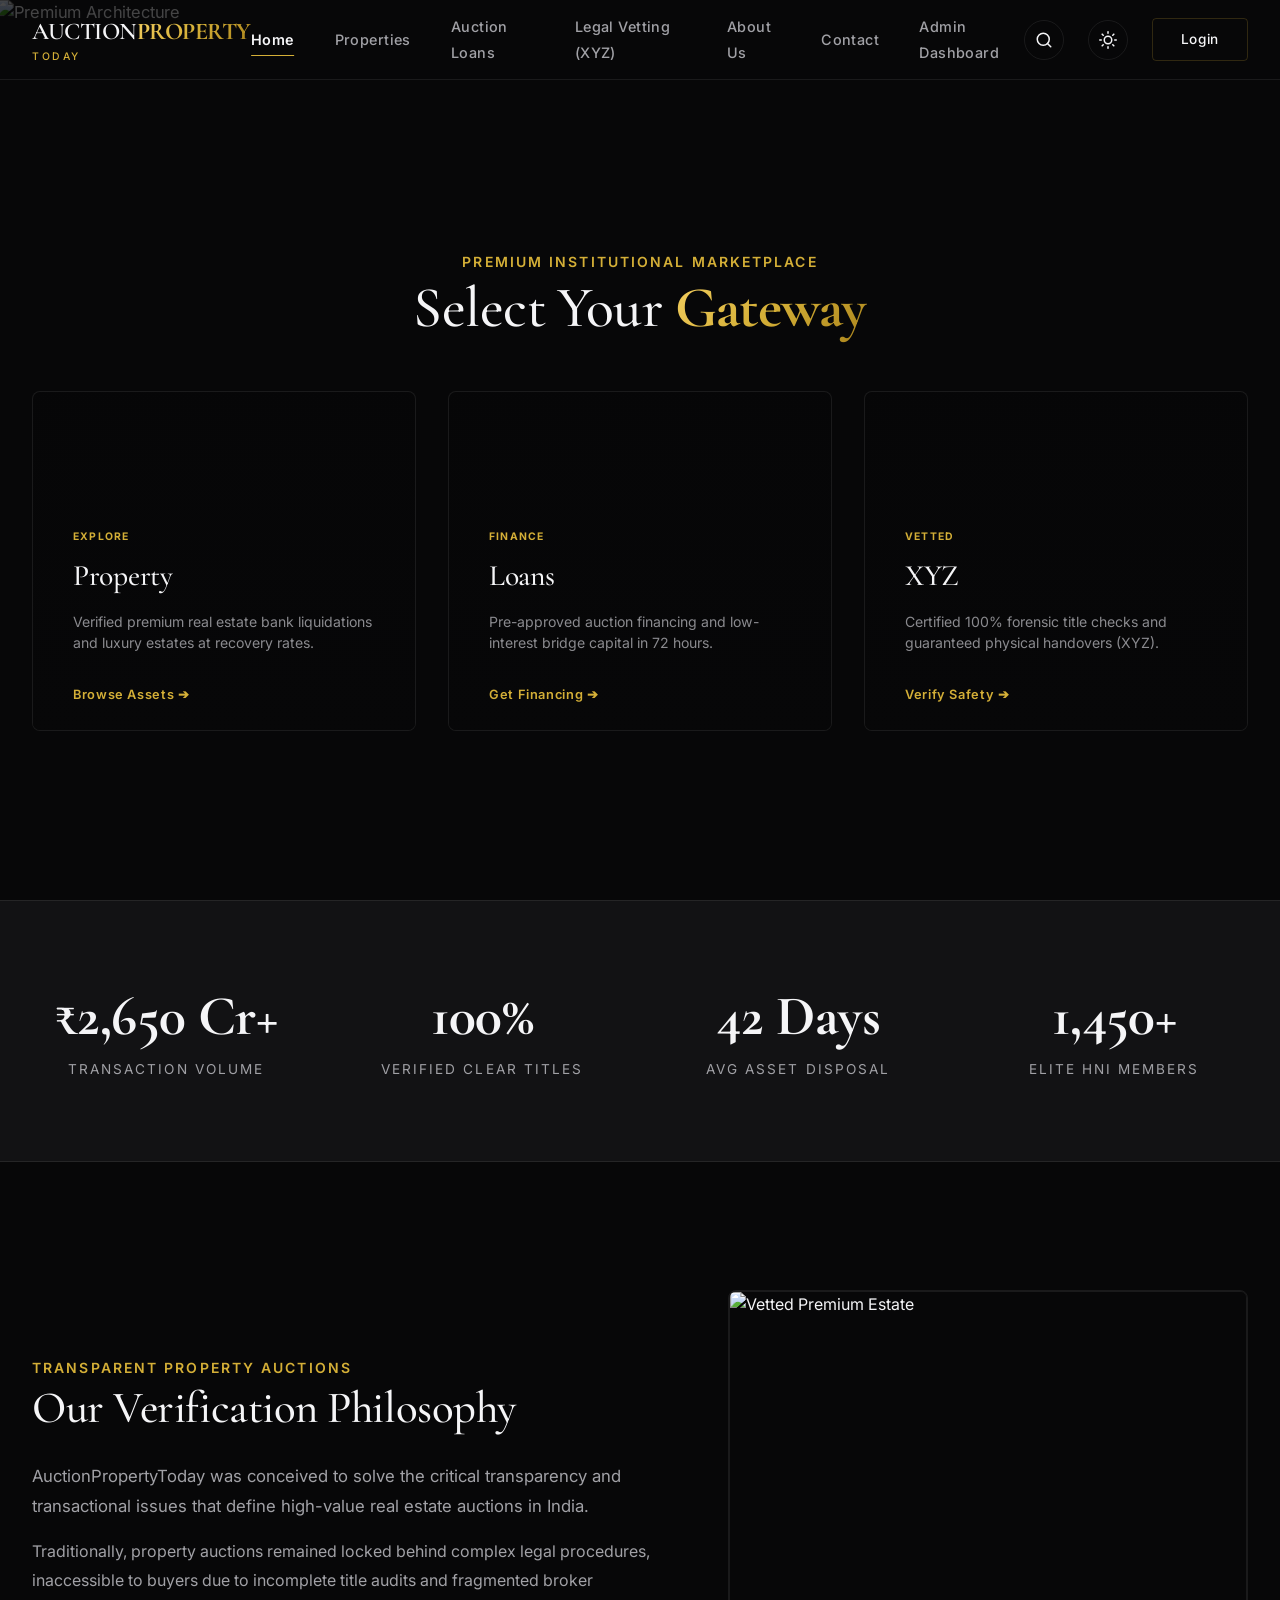
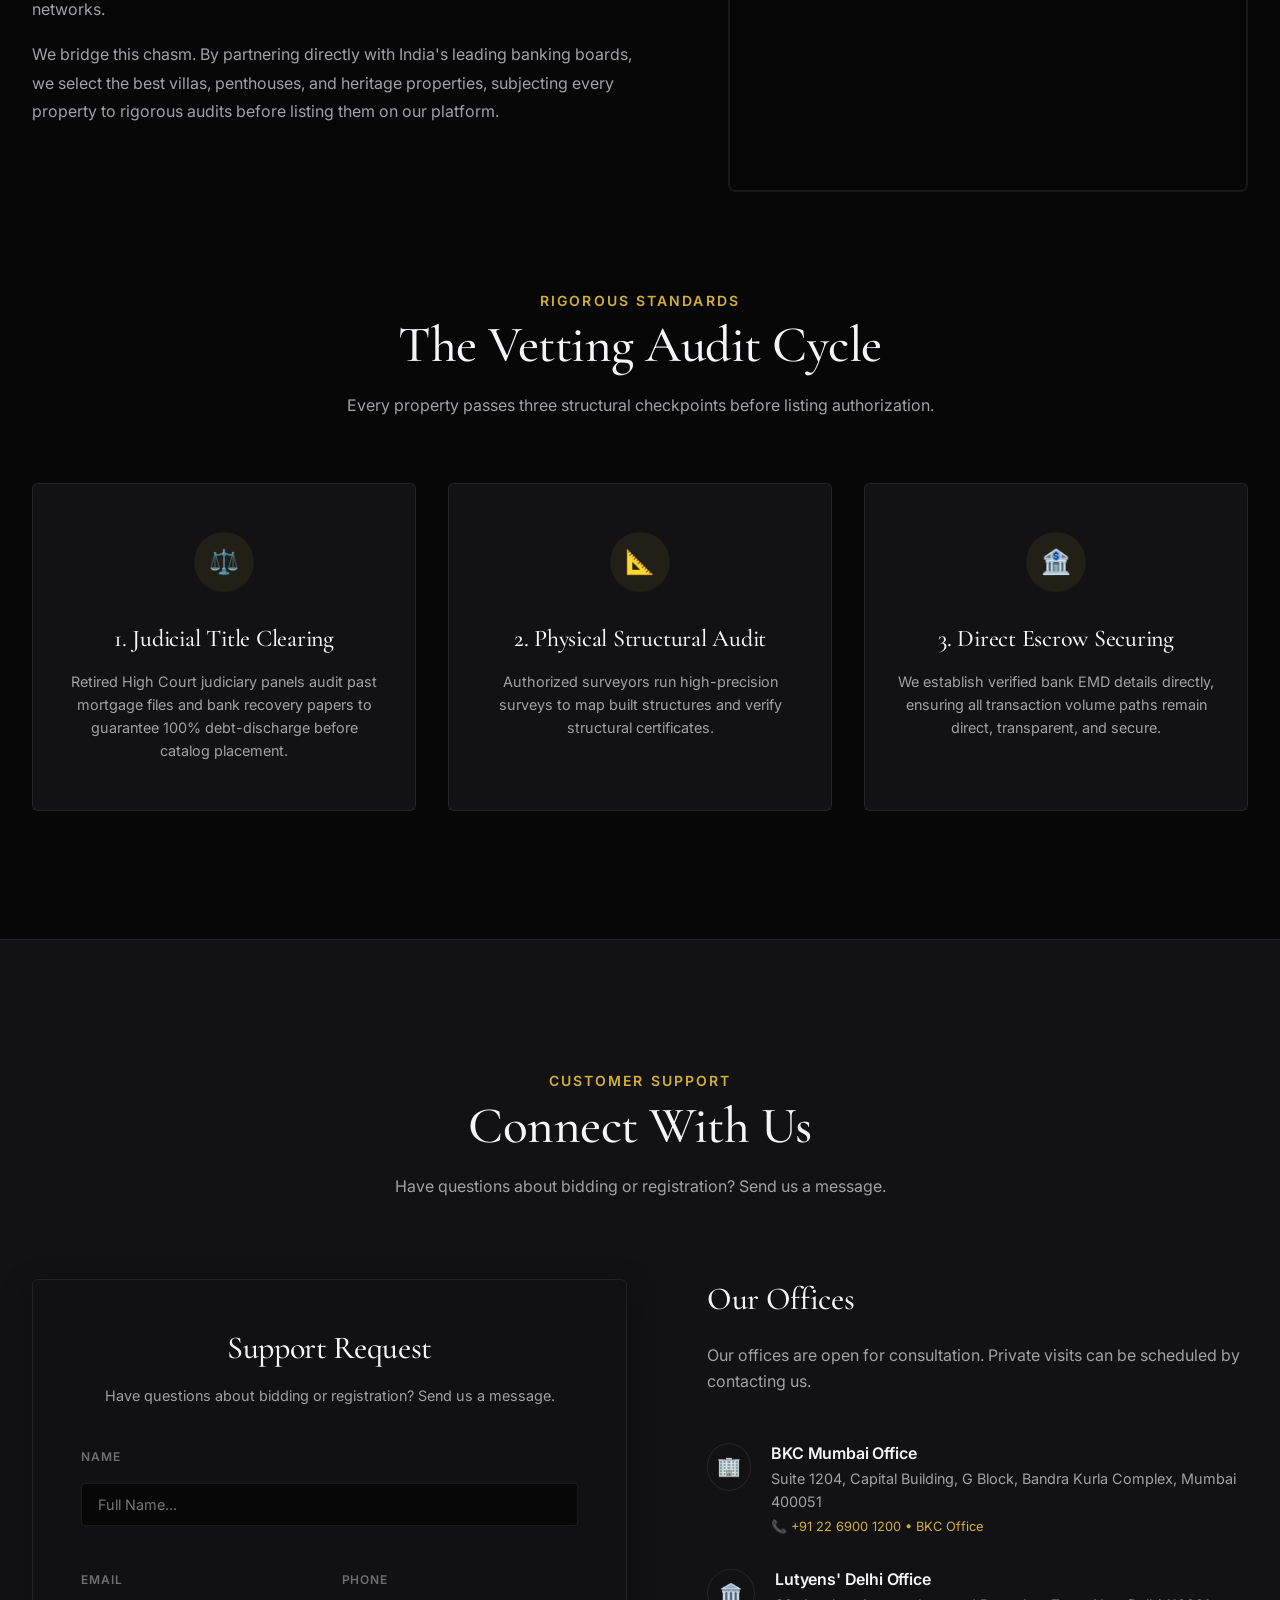
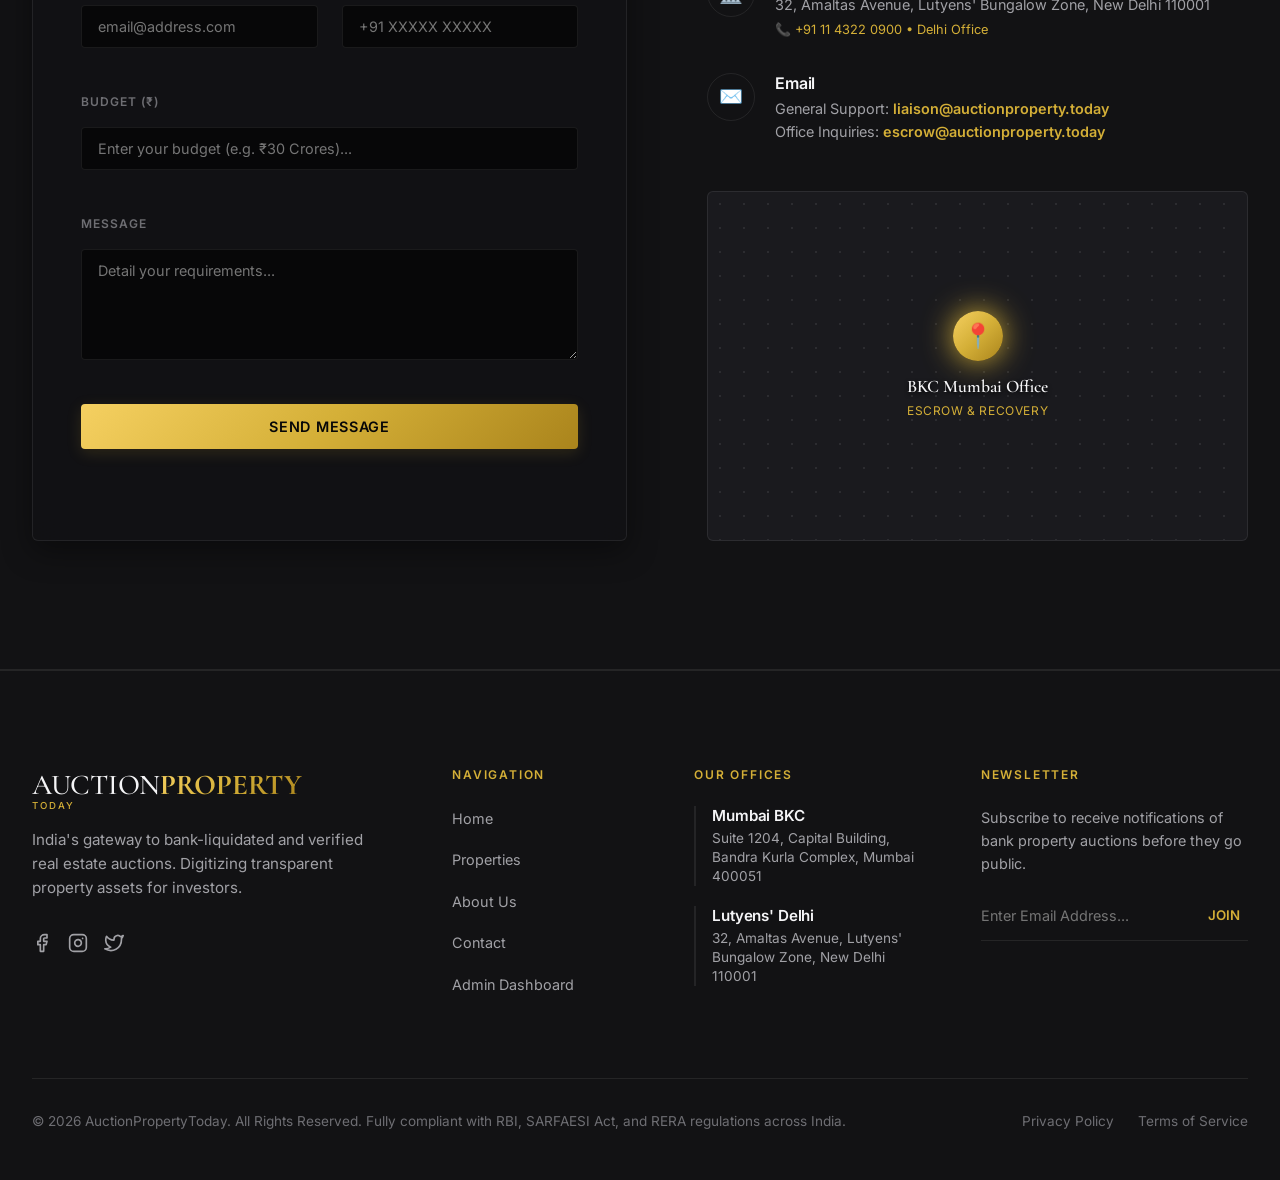
==== commit f946cda3: "Admin dynamic media manager, XSS prevention patch, and homepage search/featured cleanup" ====
--- a/index.html
+++ b/index.html
@@ -76,70 +76,8 @@
     </div>
   </section>
 
-  <!-- Floating Search Widget Section -->
-  <div class="home-search-container">
-    <div class="container">
-      <form class="search-bar-glass glassmorphism" id="hero-quick-search">
-        <div class="search-field">
-          <label>City</label>
-          <select id="search-city">
-            <option value="all">All Cities</option>
-            <option value="New Delhi">New Delhi</option>
-            <option value="Mumbai">Mumbai</option>
-            <option value="Bangalore">Bangalore</option>
-            <option value="Goa">Goa</option>
-            <option value="Ooty">Ooty</option>
-            <option value="Kolkata">Kolkata</option>
-          </select>
-        </div>
-        <div class="search-field">
-          <label>Property Type</label>
-          <select id="search-type">
-            <option value="all">Any Type</option>
-            <option value="Villa">Luxury Villa</option>
-            <option value="Penthouse">Sea Penthouse</option>
-            <option value="Bungalow">Lutyens' Bungalow</option>
-            <option value="Heritage Estate">Heritage Manor</option>
-          </select>
-        </div>
-        <div class="search-field">
-          <label>Bedrooms</label>
-          <select id="search-bhk">
-            <option value="all">Any Bedrooms</option>
-            <option value="4">4 BHK</option>
-            <option value="5">5 BHK</option>
-            <option value="6">6 BHK</option>
-            <option value="8">8 BHK</option>
-          </select>
-        </div>
-        <div class="flex-center" style="margin-top:auto;">
-          <button type="submit" class="btn-luxury" style="padding: 0.85rem 2rem; width:100%; border-radius:4px; font-weight:600;">FIND AUCTIONS</button>
-        </div>
-      </form>
-    </div>
-  </div>
-
-  <!-- Featured Catalog Section -->
-  <section class="section-padding" style="position:relative;">
-    <div class="container">
-      <div class="section-header">
-        <span class="apple-subtitle">Featured Properties</span>
-        <h2>Active Auctions</h2>
-        <p style="color:var(--text-secondary); max-width:550px; margin: 0 auto;">Vetted properties open for immediate bidding.</p>
-      </div>
-      
-      <!-- Dynamically Populated 3 Featured Property Grid -->
-      <div class="grid-listings-col" style="gap:3rem;">
-        <div class="listings-grid" id="home-featured-grid" style="grid-template-columns: repeat(3, 1fr);">
-          <!-- Dynamic cards injected here -->
-        </div>
-      </div>
-      
-      <div style="text-align:center; margin-top:4.5rem;">
-        <a href="listings.html" class="btn-luxury-outline">VIEW ALL PROPERTIES</a>
-      </div>
-    </div>
-  </section>
+
+
 
   <!-- Live Stats Section -->
   <section class="stats-section">
@@ -338,143 +276,7 @@
       });
     });
 
-    // Quick Search Form Redirection
-    const searchForm = document.getElementById('hero-quick-search');
-    if (searchForm) {
-      searchForm.addEventListener('submit', function(e) {
-        e.preventDefault();
-        const city = document.getElementById('search-city').value;
-        const type = document.getElementById('search-type').value;
-        const bhk = document.getElementById('search-bhk').value;
-        
-        // Pass selections to Listings Page via Query params
-        window.location.href = `listings.html?city=${encodeURIComponent(city)}&type=${encodeURIComponent(type)}&bhk=${encodeURIComponent(bhk)}`;
-      });
-    }
-
-    // Load and Render Featured properties dynamically from Supabase
-    async function loadFeaturedProperties() {
-      const grid = document.getElementById('home-featured-grid');
-      if (!grid || !window.supabaseClient) return;
-
-      grid.innerHTML = `
-        <div style="grid-column: span 3; text-align: center; padding: 3rem 0;">
-          <div class="skeleton" style="width:40px; height:40px; border-radius:50%; display:inline-block;"></div>
-          <p style="color:var(--text-muted); font-size:0.9rem; margin-top:1rem;">Loading properties...</p>
-        </div>
-      `;
-
-      const { data, error } = await window.supabaseClient
-        .from('properties')
-        .select('*, property_images(*)')
-        .eq('is_featured', true)
-        .limit(3);
-
-      if (error || !data || data.length === 0) {
-        grid.innerHTML = `<p style="grid-column: span 3; text-align:center; color:var(--text-muted);">Failed to load properties.</p>`;
-        return;
-      }
-      
-      grid.innerHTML = '';
-      data.forEach(item => {
-        // Resolve images array from property_images join table
-        const images = item.property_images && item.property_images.length > 0
-          ? item.property_images.map(img => img.image_url)
-          : ["https://images.unsplash.com/photo-1613490493576-7fde63acd811?auto=format&fit=crop&w=1200&q=80"];
-
-        const auctionDate = item.auction_date || new Date().toISOString();
-        const rawPrice = item.price || item.reservation_price || 0;
-        const priceFormatted = `₹${(rawPrice / 10000000).toFixed(1)} Cr`;
-
-        const pName = item.title || item.property_name || 'Untitled';
-        const pClass = item.property_type || item.property_classification || item.type || 'Villa';
-        const pArea = item.area_sqft || item.built_area || item.area || 0;
-        const pBHK = item.bedrooms || item.bhk_configuration || 1;
-        const pBaths = item.bathrooms || item.bathroom_configuration || 1;
-
-        const card = document.createElement('div');
-        card.className = 'property-card';
-        
-        card.innerHTML = `
-          <div class="card-media">
-            <img src="${images[0]}" alt="${pName}" class="card-img" />
-            <span class="badge-featured">Featured</span>
-            <span class="badge-auction-date">
-              <svg width="11" height="11" viewBox="0 0 24 24" fill="none" stroke="currentColor" stroke-width="2"><rect x="3" y="4" width="18" height="18" rx="2" ry="2"></rect><line x1="16" y1="2" x2="16" y2="6"></line><line x1="8" y1="2" x2="8" y2="6"></line><line x1="3" y1="10" x2="21" y2="10"></line></svg>
-              <span>${new Date(auctionDate).toLocaleDateString('en-IN', {day:'numeric', month:'short'})}</span>
-            </span>
-            <div class="card-overlay"></div>
-            <div class="card-timer-panel">
-              <span class="gold-dot"></span>
-              <span class="countdown-timer" data-date="${auctionDate}">Auction Active</span>
-            </div>
-          </div>
-          
-          <div class="card-content">
-            <span class="card-city">${item.city} • ${pClass}</span>
-            <h3 class="card-title">${pName}</h3>
-            
-            <div class="card-specs">
-              <div class="spec-item">
-                <span>📐</span>
-                <span>${pArea.toLocaleString('en-IN')} sq ft</span>
-              </div>
-              <div class="spec-item">
-                <span>🛏️</span>
-                <span>${pBHK} BHK</span>
-              </div>
-              <div class="spec-item">
-                <span>🛁</span>
-                <span>${pBaths} Baths</span>
-              </div>
-            </div>
-            
-            <div class="card-pricing">
-              <div>
-                <span class="price-label">Price</span>
-                <div class="price-value">${priceFormatted}</div>
-              </div>
-            </div>
-            
-            <div class="card-actions">
-              <button class="btn-card-quick" onclick="window.quickViewModal.show(${item.id})">Quick View</button>
-              <a href="details.html?id=${item.id}" class="btn-card-details flex-center">View Details</a>
-            </div>
-          </div>
-        `;
-        grid.appendChild(card);
-      });
-
-      startCountdowns();
-    }
-
-    // Countdown Timers logic
-    function startCountdowns() {
-      const timers = document.querySelectorAll('.countdown-timer');
-      timers.forEach(timer => {
-        const targetDate = new Date(timer.getAttribute('data-date')).getTime();
-        
-        function updateTimer() {
-          const now = new Date().getTime();
-          const distance = targetDate - now;
-          
-          if (distance < 0) {
-            timer.innerHTML = "Auction Live";
-            timer.style.color = "var(--gold-hover)";
-            return;
-          }
-          
-          const days = Math.floor(distance / (1000 * 60 * 60 * 24));
-          const hours = Math.floor((distance % (1000 * 60 * 60 * 24)) / (1000 * 60 * 60));
-          const minutes = Math.floor((distance % (1000 * 60 * 60)) / (1000 * 60));
-          
-          timer.innerHTML = `Starts in: ${days}d ${hours}h ${minutes}m`;
-        }
-        
-        updateTimer();
-        setInterval(updateTimer, 60000); // Update every minute
-      });
-    }
+
 
     // Contact Form Ingress Submission via Supabase
     async function submitContactQuery(event) {
@@ -563,8 +365,7 @@
       }
     }
 
-    // Trigger dynamic fetch on load
-    window.addEventListener('load', loadFeaturedProperties);
+
   </script>
 </body>
 </html>
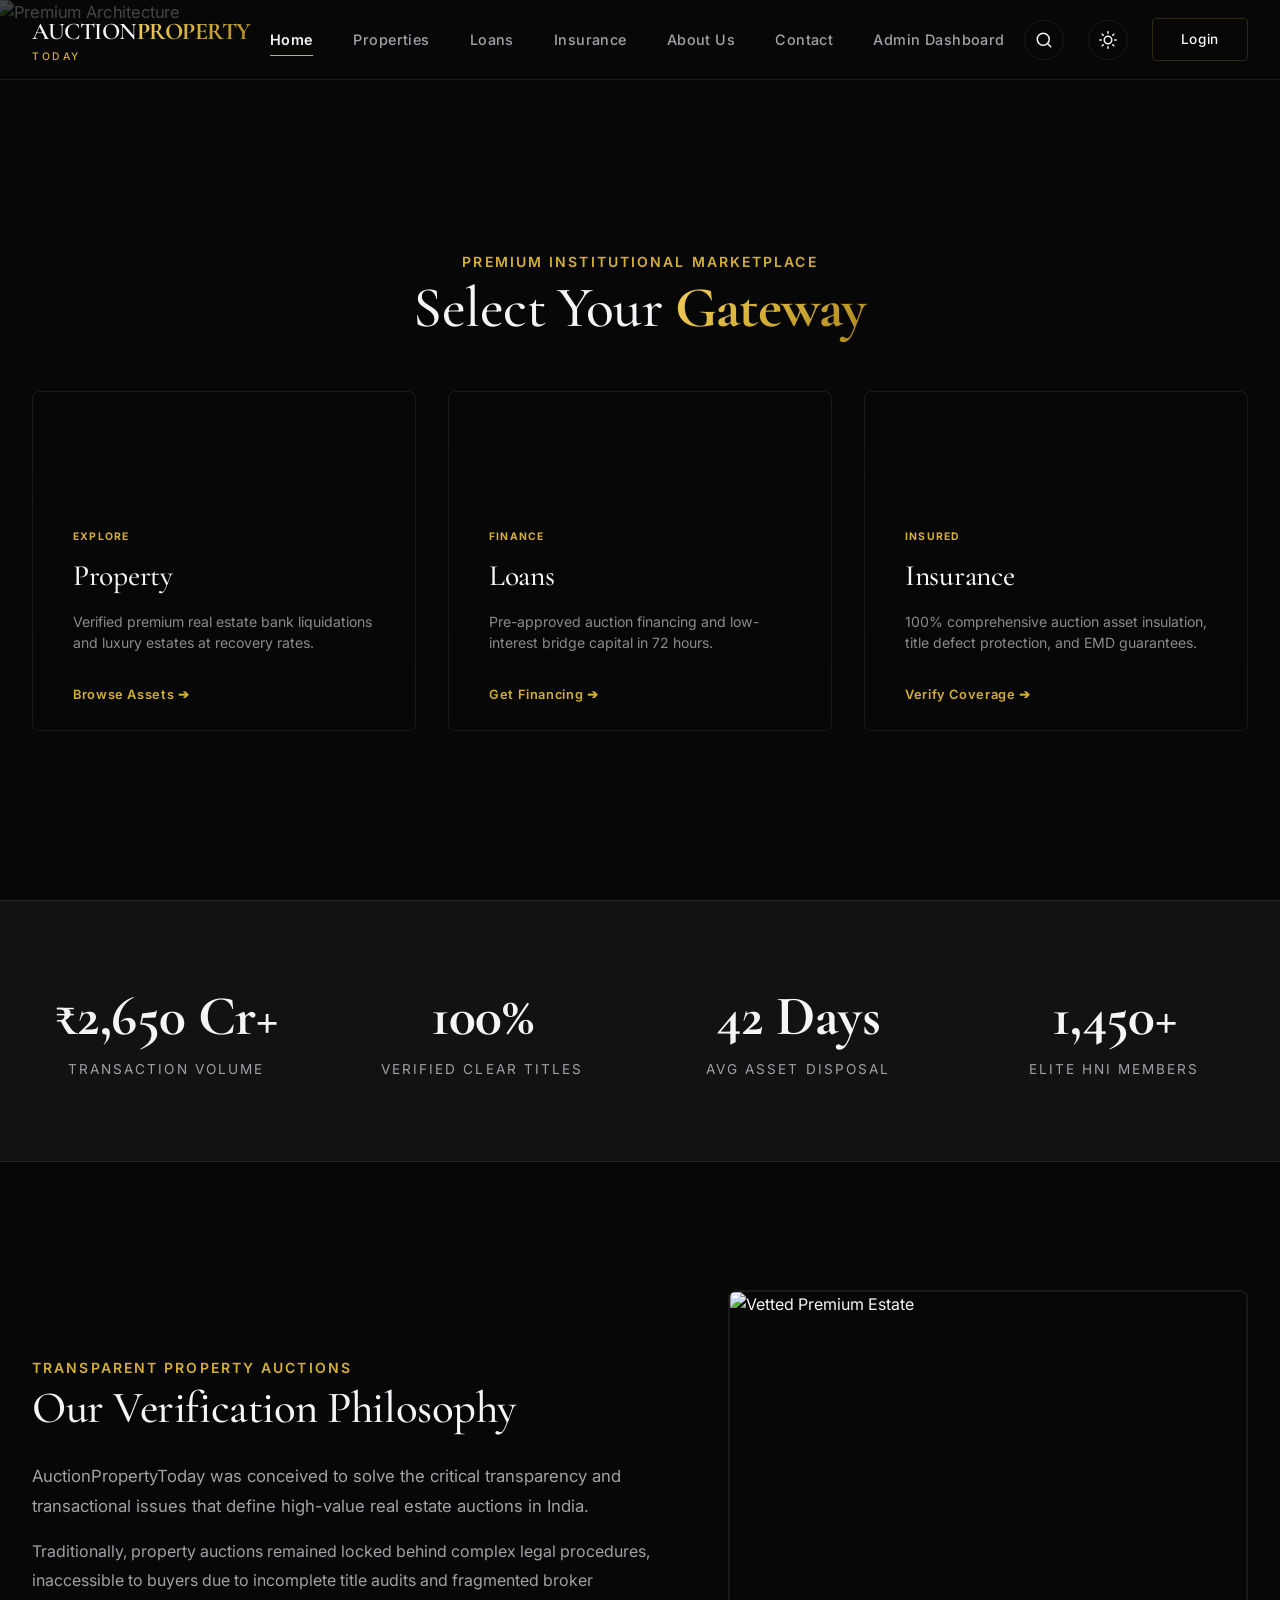
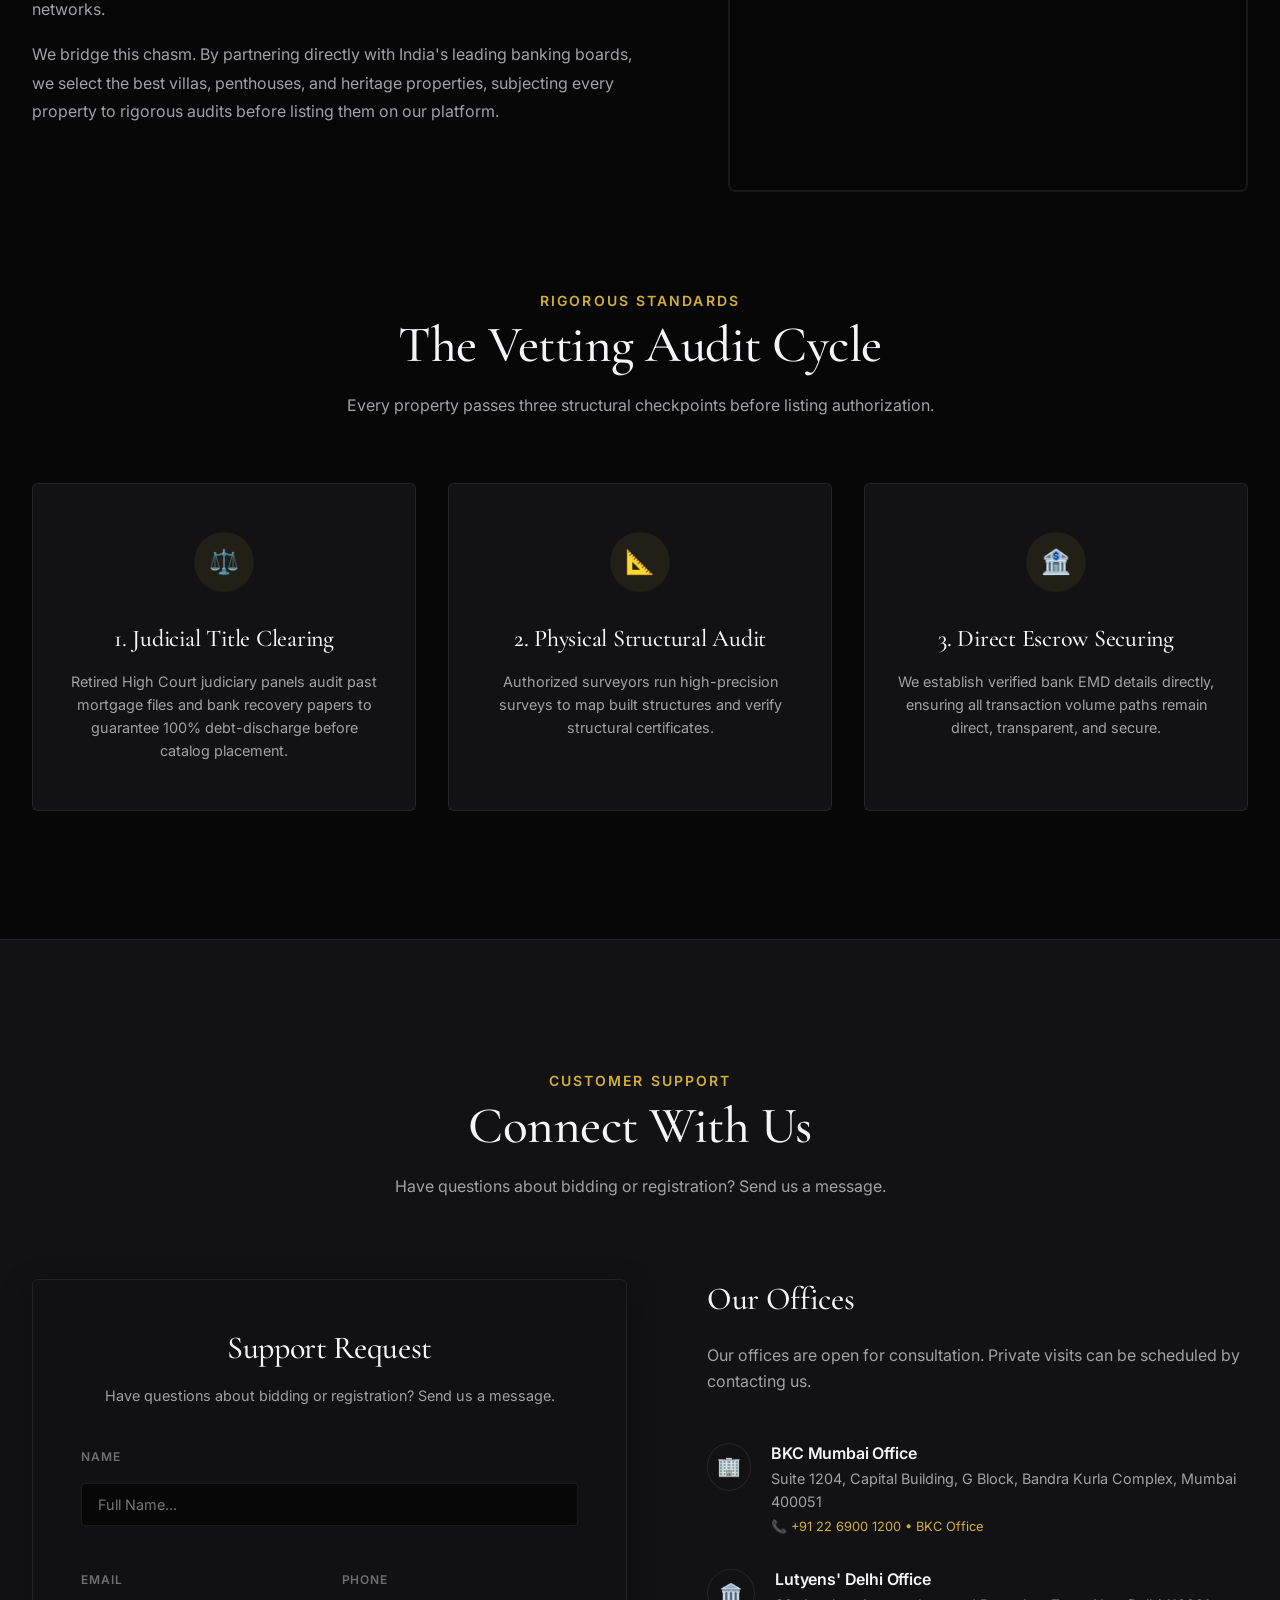
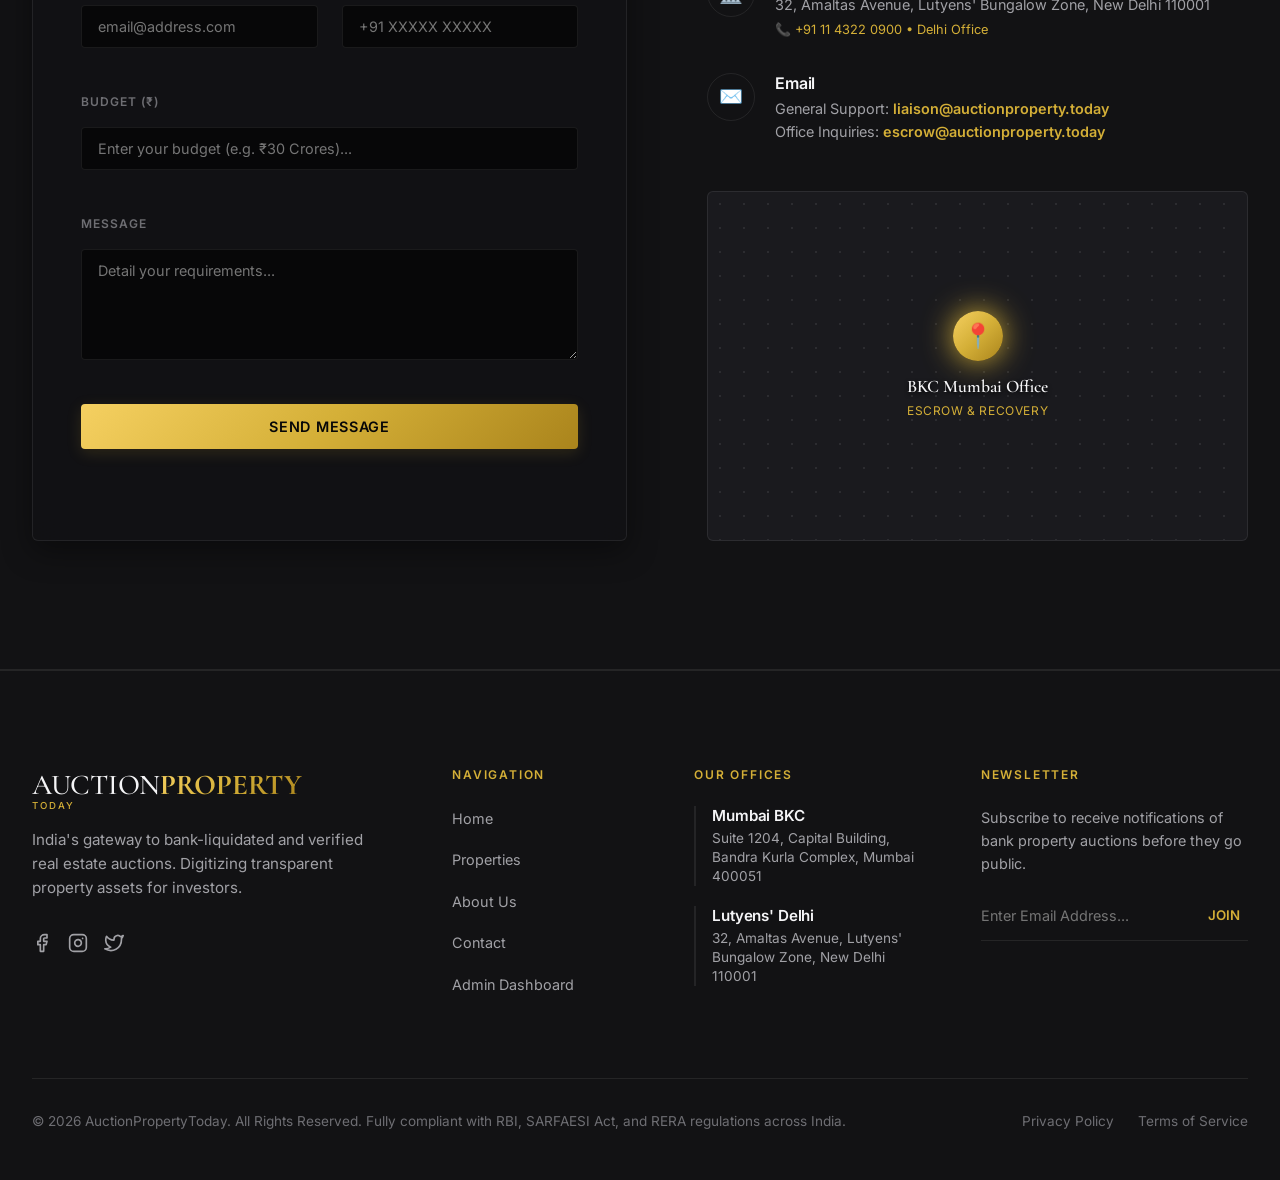
==== commit 9e0b3744: "feat: implement exclusive client access gatekeeping, bifurcated login routing, and dynamic logout co" ====
--- a/index.html
+++ b/index.html
@@ -60,16 +60,15 @@
             <span class="box-action">Get Financing ➔</span>
           </div>
         </a>
-        
-        <!-- Box 3: XYZ (Legal Vetting) -->
-        <a href="legal.html" class="hero-pillar-box">
+        <!-- Box 3: Insurance -->
+        <a href="insurance.html" class="hero-pillar-box">
           <div class="box-bg" style="background-image: url('https://images.unsplash.com/photo-1589829545856-d10d557cf95f?auto=format&fit=crop&w=600&q=80');"></div>
           <div class="box-overlay"></div>
           <div class="box-content">
-            <span class="box-badge">VETTED</span>
-            <h3>XYZ</h3>
-            <p>Certified 100% forensic title checks and guaranteed physical handovers (XYZ).</p>
-            <span class="box-action">Verify Safety ➔</span>
+            <span class="box-badge">INSURED</span>
+            <h3>Insurance</h3>
+            <p>100% comprehensive auction asset insulation, title defect protection, and EMD guarantees.</p>
+            <span class="box-action">Verify Coverage ➔</span>
           </div>
         </a>
       </div>
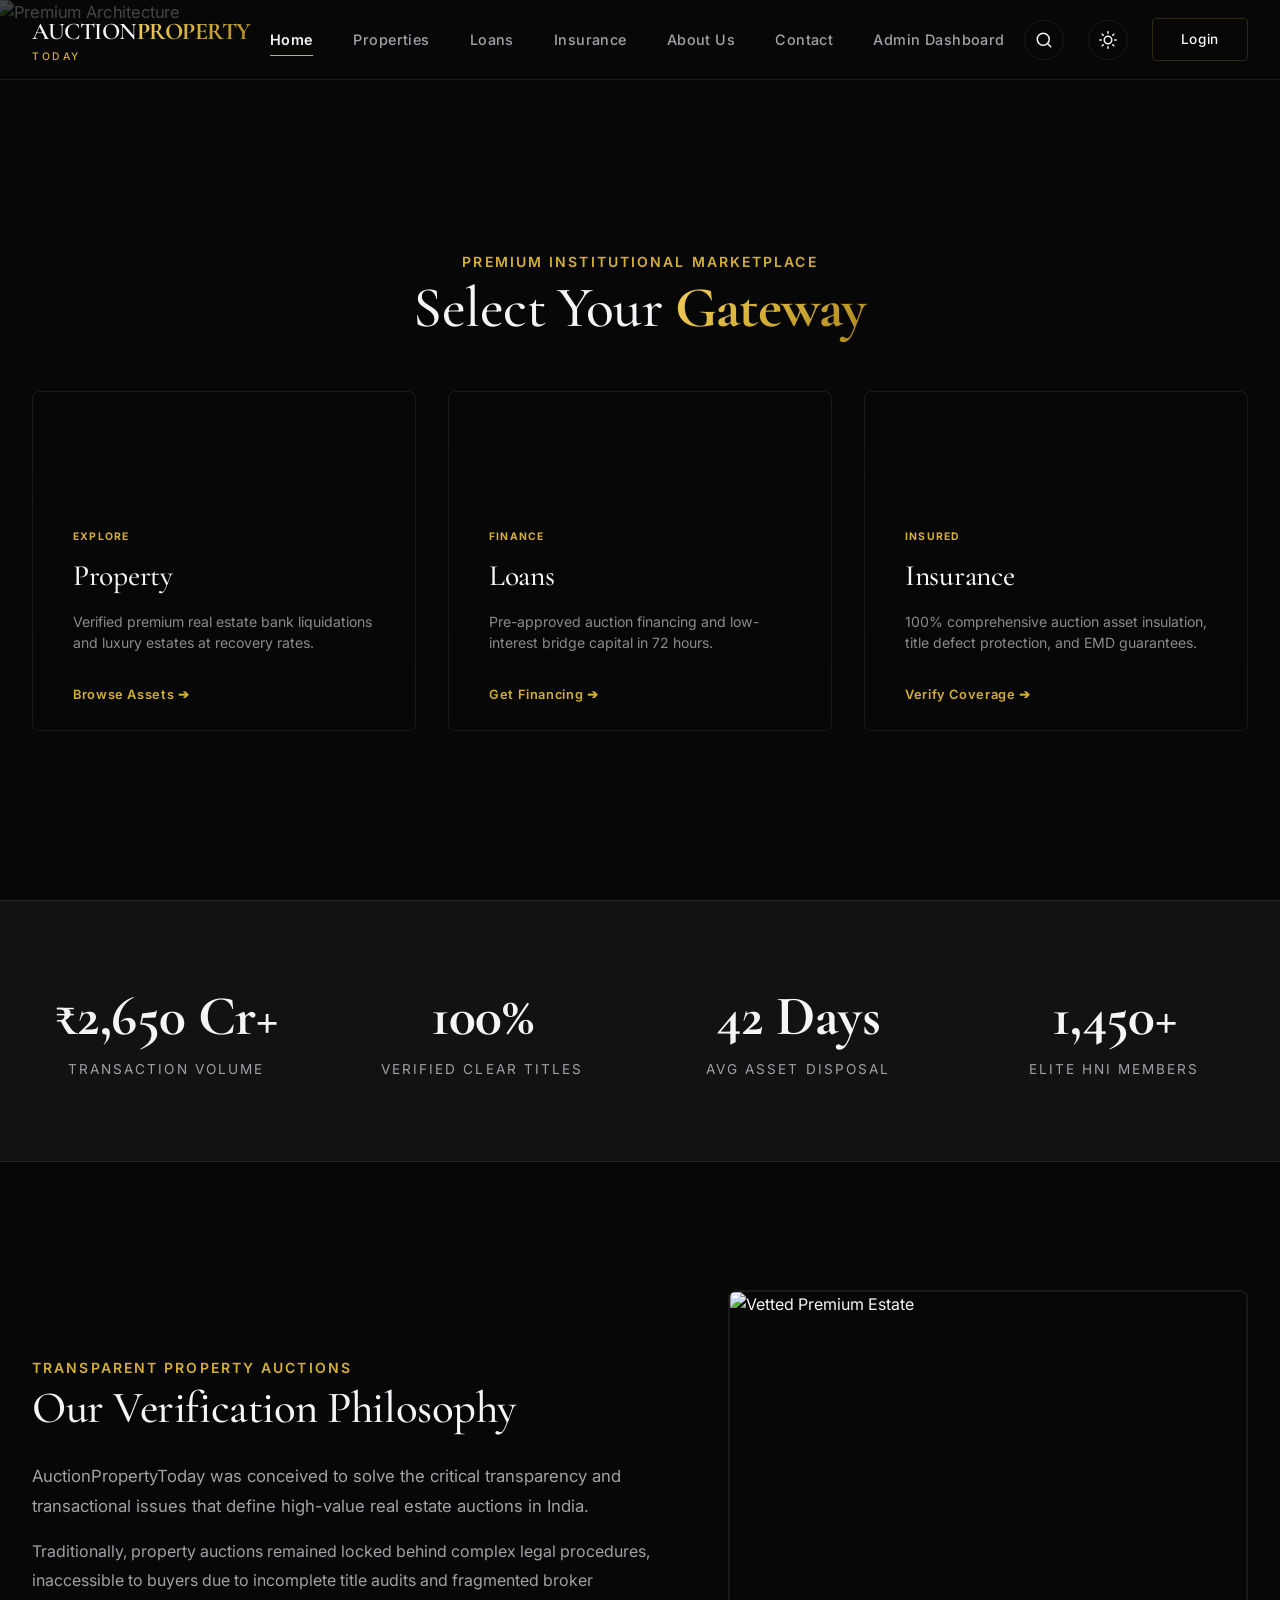
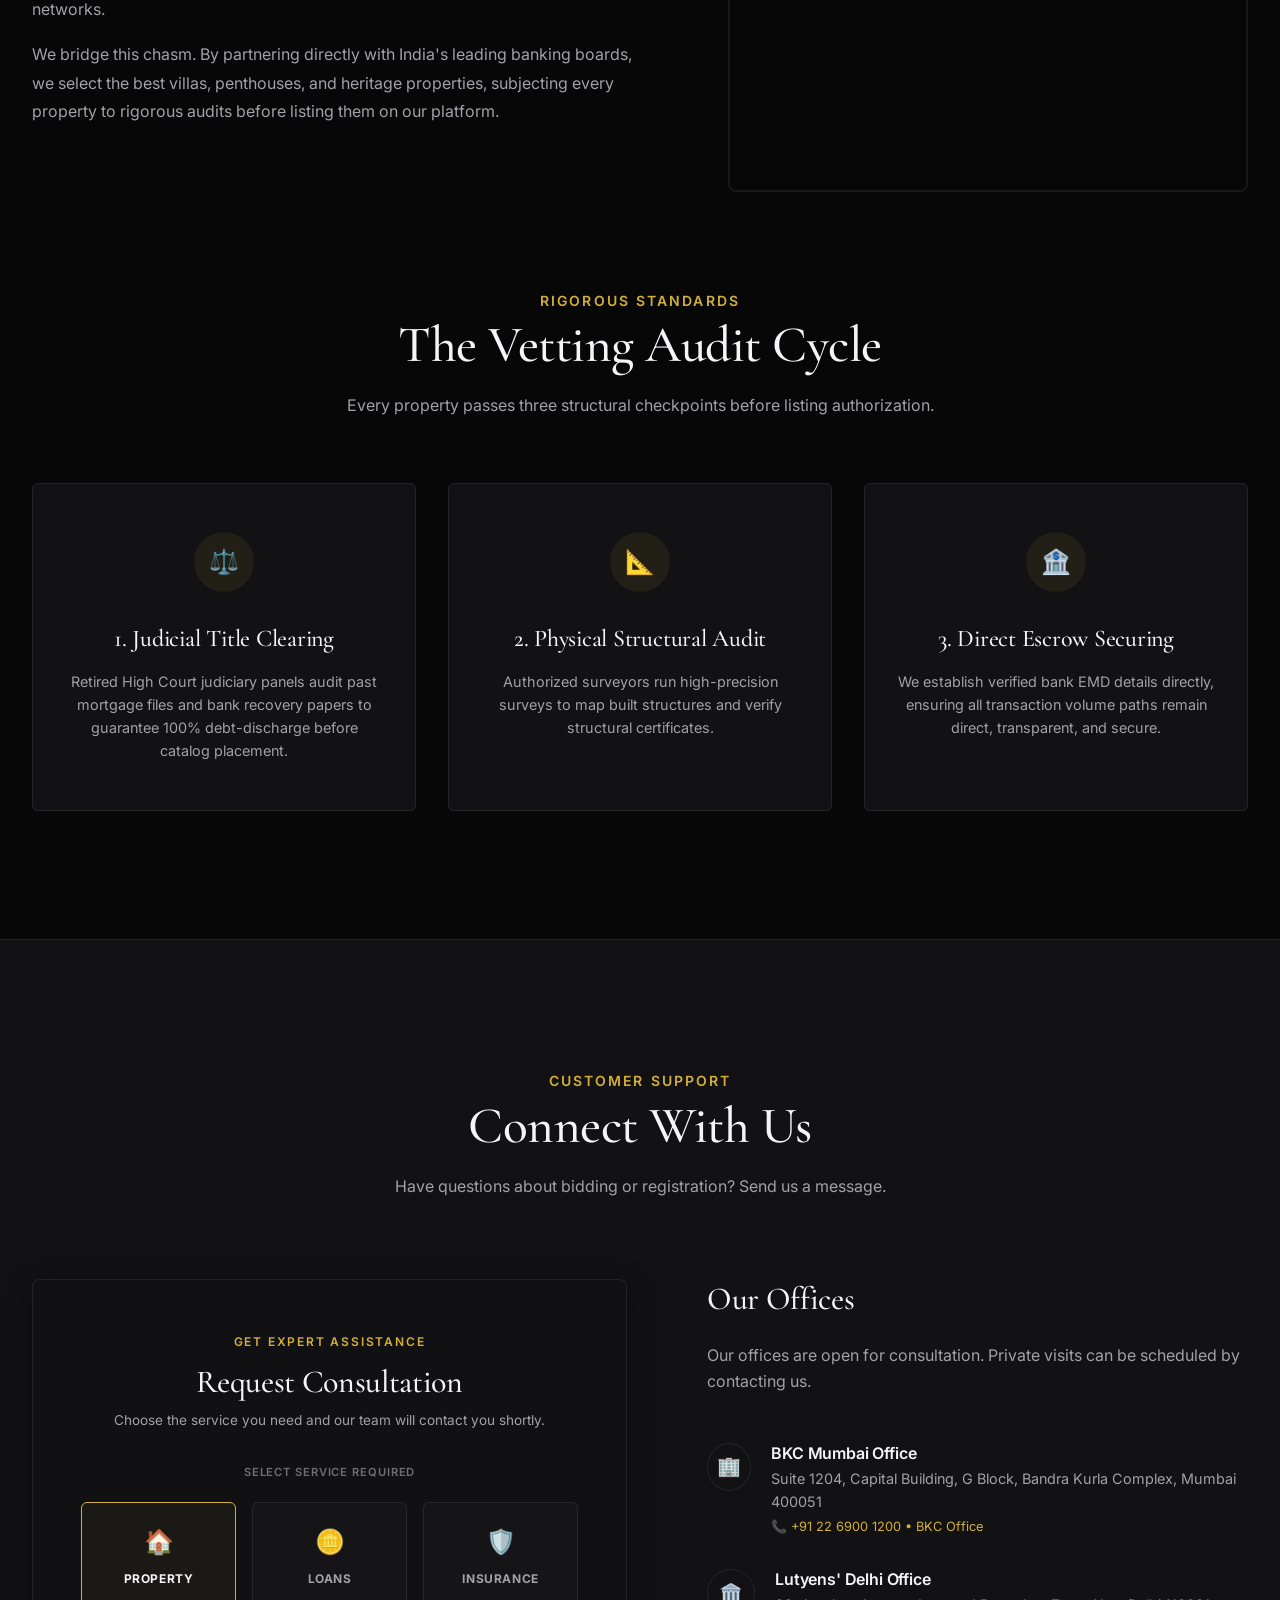
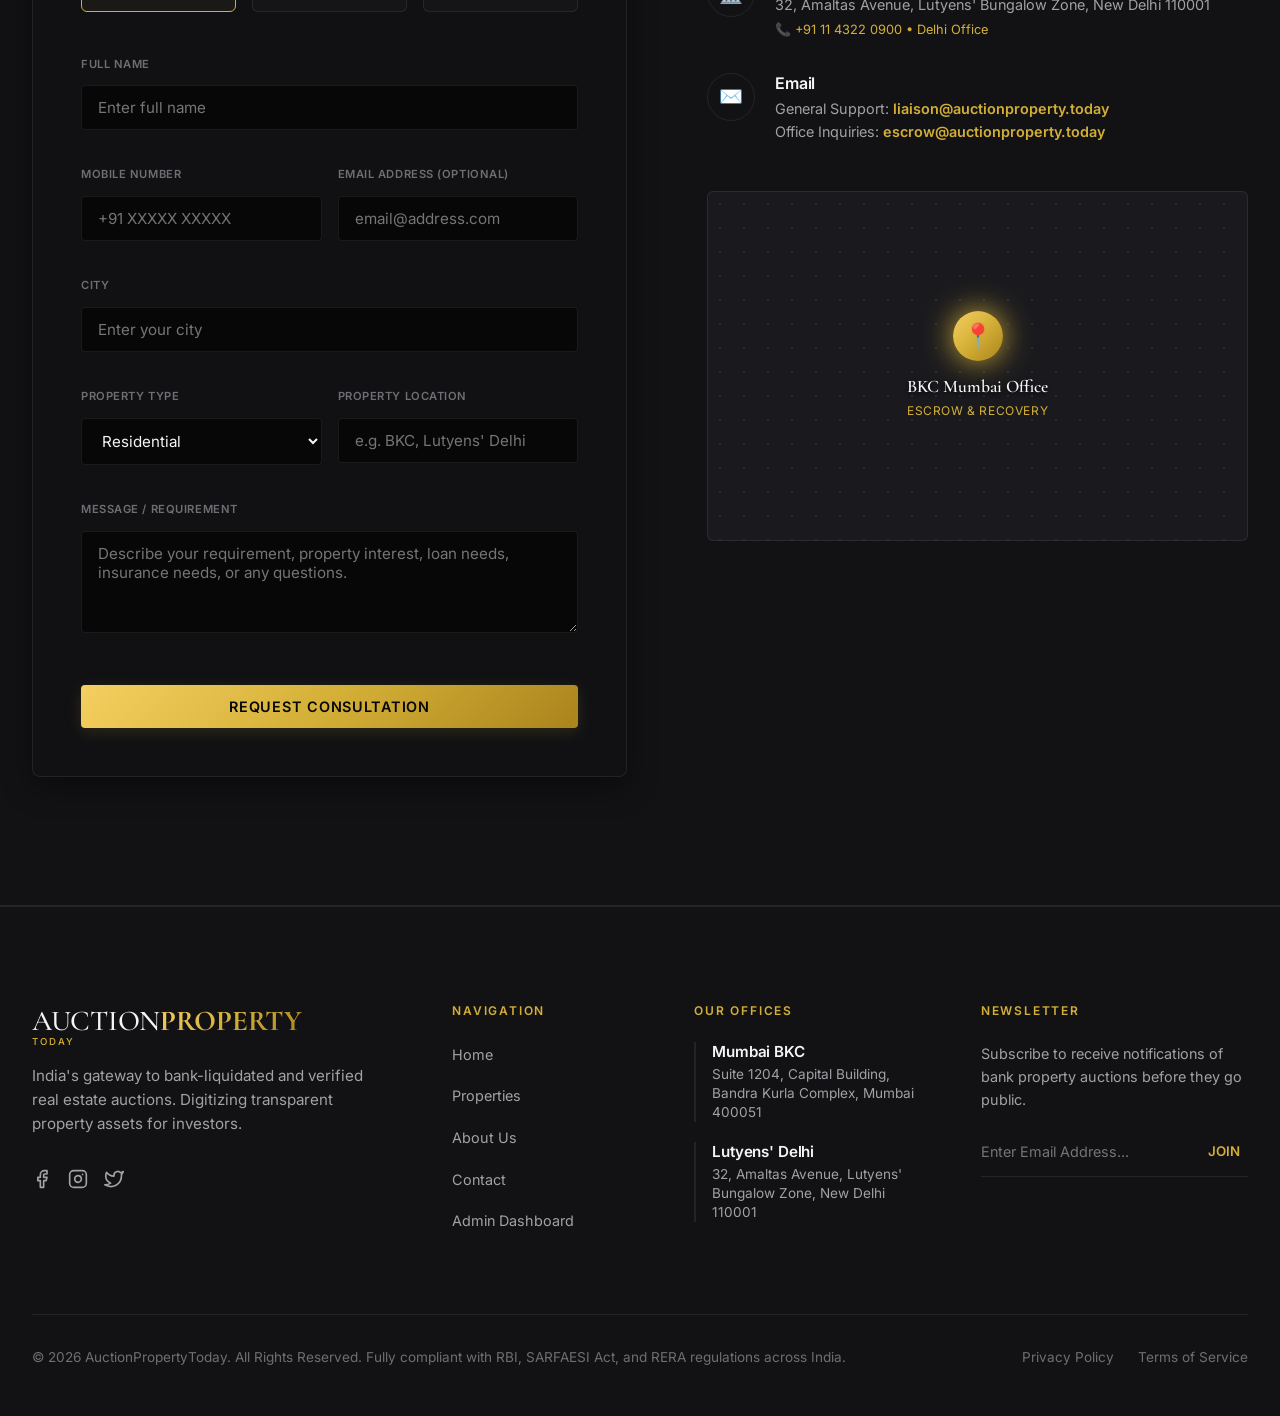
==== commit 7c1602f1: "feat: Integrate single unified premium inquiry form across index, loans, and insurance pages" ====
--- a/index.html
+++ b/index.html
@@ -153,39 +153,145 @@
       </div>
 
       <div class="contact-grid">
-        <!-- Left form panel -->
-        <div class="inquiry-form-card glassmorphism" style="padding: 3rem; border-radius: 6px; border: 1px solid var(--border-color);">
-          <h3 class="luxury-heading" style="font-size:2rem; margin-bottom:1rem; text-align:center;">Support Request</h3>
-          <p style="color:var(--text-secondary); text-align:center; font-size:0.9rem; margin-bottom:2.5rem;">Have questions about bidding or registration? Send us a message.</p>
-          
-          <form class="luxury-form" id="contact-portal-form" onsubmit="submitContactQuery(event)">
-            <div class="form-group">
-              <label for="c-name" style="display:block; font-size:0.75rem; text-transform:uppercase; color:var(--text-muted); letter-spacing:0.08em; font-weight:600; margin-bottom:0.5rem;">Name</label>
-              <input type="text" id="c-name" class="form-input" placeholder="Full Name..." required style="width:100%; background:var(--bg-color); border:1px solid var(--border-color); border-radius:4px; color:var(--text-primary); padding:0.75rem 1rem; font-size:0.9rem;" />
-            </div>
-
-            <div class="form-grid-2" style="display:grid; grid-template-columns:1fr 1fr; gap:1.5rem; margin:1.5rem 0;">
-              <div class="form-group">
-                <label for="c-email" style="display:block; font-size:0.75rem; text-transform:uppercase; color:var(--text-muted); letter-spacing:0.08em; font-weight:600; margin-bottom:0.5rem;">Email</label>
-                <input type="email" id="c-email" class="form-input" placeholder="email@address.com" required style="width:100%; background:var(--bg-color); border:1px solid var(--border-color); border-radius:4px; color:var(--text-primary); padding:0.75rem 1rem; font-size:0.9rem;" />
-              </div>
-              <div class="form-group">
-                <label for="c-phone" style="display:block; font-size:0.75rem; text-transform:uppercase; color:var(--text-muted); letter-spacing:0.08em; font-weight:600; margin-bottom:0.5rem;">Phone</label>
-                <input type="tel" id="c-phone" class="form-input" placeholder="+91 XXXXX XXXXX" required style="width:100%; background:var(--bg-color); border:1px solid var(--border-color); border-radius:4px; color:var(--text-primary); padding:0.75rem 1rem; font-size:0.9rem;" />
-              </div>
-            </div>
-
-            <div class="form-group" style="margin-bottom:1.5rem;">
-              <label for="c-budget" style="display:block; font-size:0.75rem; text-transform:uppercase; color:var(--text-muted); letter-spacing:0.08em; font-weight:600; margin-bottom:0.5rem;">Budget (₹)</label>
-              <input type="text" id="c-budget" class="form-input" placeholder="Enter your budget (e.g. ₹30 Crores)..." required style="width:100%; background:var(--bg-color); border:1px solid var(--border-color); border-radius:4px; color:var(--text-primary); padding:0.75rem 1rem; font-size:0.9rem;" />
-            </div>
-
-            <div class="form-group">
-              <label for="c-msg" style="display:block; font-size:0.75rem; text-transform:uppercase; color:var(--text-muted); letter-spacing:0.08em; font-weight:600; margin-bottom:0.5rem;">Message</label>
-              <textarea id="c-msg" class="form-input" rows="5" placeholder="Detail your requirements..." required style="width:100%; background:var(--bg-color); border:1px solid var(--border-color); border-radius:4px; color:var(--text-primary); padding:0.75rem 1rem; font-size:0.9rem; resize:vertical;"></textarea>
-            </div>
-
-            <button type="submit" class="btn-luxury" style="width:100%; border-radius:4px; margin-top:1.5rem;">SEND MESSAGE</button>
+        <!-- Left form panel: Smart Unified Inquiry Form -->
+        <div class="inquiry-form-card glassmorphism" style="padding: 3rem; border-radius: 8px; border: 1px solid var(--border-color);">
+          <div style="text-align: center; margin-bottom: 2rem;">
+            <span class="apple-subtitle" style="color: var(--gold-primary); font-size:0.75rem; letter-spacing:0.15em;">Get Expert Assistance</span>
+            <h3 class="luxury-heading" style="font-size: 2rem; margin-top: 0.5rem; margin-bottom: 0.5rem;">Request Consultation</h3>
+            <p style="color: var(--text-secondary); font-size: 0.85rem; max-width: 500px; margin: 0 auto;">Choose the service you need and our team will contact you shortly.</p>
+          </div>
+
+          <form class="luxury-form" id="unified-consultation-form" onsubmit="submitUnifiedConsultation(event)">
+            
+            <!-- 1. Service Selection Segmented Cards -->
+            <div class="form-group" style="margin-bottom: 1.5rem;">
+              <label style="display:block; font-size:0.7rem; text-transform:uppercase; color:var(--text-muted); letter-spacing:0.08em; font-weight:600; margin-bottom:0.75rem; text-align: center;">Select Service Required</label>
+              
+              <div style="display: grid; grid-template-columns: repeat(3, 1fr); gap: 1rem;">
+                <!-- Card 1: Property -->
+                <div class="service-select-card active" onclick="selectConsultationService('property', this)" style="
+                  border: 1px solid var(--gold-primary);
+                  background: rgba(212, 175, 55, 0.05);
+                  padding: 1.25rem 0.75rem;
+                  border-radius: 6px;
+                  text-align: center;
+                  cursor: pointer;
+                  transition: all 0.3s ease;
+                ">
+                  <span style="font-size: 1.5rem; display: block; margin-bottom: 0.25rem;">🏠</span>
+                  <span style="font-size: 0.75rem; font-weight: 700; text-transform: uppercase; letter-spacing: 0.05em; color: var(--text-primary);">Property</span>
+                </div>
+
+                <!-- Card 2: Loan -->
+                <div class="service-select-card" onclick="selectConsultationService('loan', this)" style="
+                  border: 1px solid var(--border-color);
+                  background: rgba(255, 255, 255, 0.02);
+                  padding: 1.25rem 0.75rem;
+                  border-radius: 6px;
+                  text-align: center;
+                  cursor: pointer;
+                  transition: all 0.3s ease;
+                ">
+                  <span style="font-size: 1.5rem; display: block; margin-bottom: 0.25rem;">🪙</span>
+                  <span style="font-size: 0.75rem; font-weight: 700; text-transform: uppercase; letter-spacing: 0.05em; color: var(--text-secondary);">Loans</span>
+                </div>
+
+                <!-- Card 3: Insurance -->
+                <div class="service-select-card" onclick="selectConsultationService('insurance', this)" style="
+                  border: 1px solid var(--border-color);
+                  background: rgba(255, 255, 255, 0.02);
+                  padding: 1.25rem 0.75rem;
+                  border-radius: 6px;
+                  text-align: center;
+                  cursor: pointer;
+                  transition: all 0.3s ease;
+                ">
+                  <span style="font-size: 1.5rem; display: block; margin-bottom: 0.25rem;">🛡️</span>
+                  <span style="font-size: 0.75rem; font-weight: 700; text-transform: uppercase; letter-spacing: 0.05em; color: var(--text-secondary);">Insurance</span>
+                </div>
+              </div>
+
+              <input type="hidden" id="inq-service-type" value="property" />
+            </div>
+
+            <!-- 2. Common Fields -->
+            <div class="form-group" style="text-align: left;">
+              <label for="inq-name" style="font-size:0.7rem; text-transform:uppercase; color:var(--text-muted); letter-spacing:0.05em; font-weight:600; margin-bottom:0.25rem;">Full Name</label>
+              <input type="text" id="inq-name" class="form-input" placeholder="Enter full name" required style="width: 100%; border-radius: 4px; background: var(--bg-color); border: 1px solid var(--border-color); padding: 0.75rem 1rem; color: var(--text-primary);" />
+            </div>
+
+            <div class="form-grid-2" style="display: grid; grid-template-columns: 1fr 1fr; gap: 1rem; margin: 1rem 0;">
+              <div class="form-group" style="text-align: left;">
+                <label for="inq-phone" style="font-size:0.7rem; text-transform:uppercase; color:var(--text-muted); letter-spacing:0.05em; font-weight:600; margin-bottom:0.25rem;">Mobile Number</label>
+                <input type="tel" id="inq-phone" class="form-input" placeholder="+91 XXXXX XXXXX" required style="width: 100%; border-radius: 4px; background: var(--bg-color); border: 1px solid var(--border-color); padding: 0.75rem 1rem; color: var(--text-primary);" />
+              </div>
+              <div class="form-group" style="text-align: left;">
+                <label for="inq-email" style="font-size:0.7rem; text-transform:uppercase; color:var(--text-muted); letter-spacing:0.05em; font-weight:600; margin-bottom:0.25rem;">Email Address (Optional)</label>
+                <input type="email" id="inq-email" class="form-input" placeholder="email@address.com" style="width: 100%; border-radius: 4px; background: var(--bg-color); border: 1px solid var(--border-color); padding: 0.75rem 1rem; color: var(--text-primary);" />
+              </div>
+            </div>
+
+            <div class="form-group" style="text-align: left; margin-bottom: 1rem;">
+              <label for="inq-city" style="font-size:0.7rem; text-transform:uppercase; color:var(--text-muted); letter-spacing:0.05em; font-weight:600; margin-bottom:0.25rem;">City</label>
+              <input type="text" id="inq-city" class="form-input" placeholder="Enter your city" required style="width: 100%; border-radius: 4px; background: var(--bg-color); border: 1px solid var(--border-color); padding: 0.75rem 1rem; color: var(--text-primary);" />
+            </div>
+
+            <!-- 3. Dynamic Fields -->
+            <!-- A. Property Specific -->
+            <div id="dynamic-property-fields" style="display: grid; grid-template-columns: 1fr 1fr; gap: 1rem; margin-bottom: 1rem;">
+              <div class="form-group" style="text-align: left;">
+                <label for="inq-prop-type" style="font-size:0.7rem; text-transform:uppercase; color:var(--text-muted); letter-spacing:0.05em; font-weight:600; margin-bottom:0.25rem;">Property Type</label>
+                <select id="inq-prop-type" class="form-input" style="width: 100%; border-radius: 4px; background: var(--bg-color); border: 1px solid var(--border-color); padding: 0.75rem 1rem; color: var(--text-primary);">
+                  <option value="Residential">Residential</option>
+                  <option value="Commercial">Commercial</option>
+                  <option value="Land / Plot">Land / Plot</option>
+                  <option value="Industrial">Industrial</option>
+                  <option value="Other">Other</option>
+                </select>
+              </div>
+              <div class="form-group" style="text-align: left;">
+                <label for="inq-prop-loc" style="font-size:0.7rem; text-transform:uppercase; color:var(--text-muted); letter-spacing:0.05em; font-weight:600; margin-bottom:0.25rem;">Property Location</label>
+                <input type="text" id="inq-prop-loc" class="form-input" placeholder="e.g. BKC, Lutyens' Delhi" style="width: 100%; border-radius: 4px; background: var(--bg-color); border: 1px solid var(--border-color); padding: 0.75rem 1rem; color: var(--text-primary);" />
+              </div>
+            </div>
+
+            <!-- B. Loan Specific -->
+            <div id="dynamic-loan-fields" style="display: none; margin-bottom: 1rem;">
+              <div class="form-group" style="text-align: left;">
+                <label for="inq-loan-type" style="font-size:0.7rem; text-transform:uppercase; color:var(--text-muted); letter-spacing:0.05em; font-weight:600; margin-bottom:0.25rem;">Loan Type</label>
+                <select id="inq-loan-type" class="form-input" style="width: 100%; border-radius: 4px; background: var(--bg-color); border: 1px solid var(--border-color); padding: 0.75rem 1rem; color: var(--text-primary);">
+                  <option value="Home Loan">Home Loan</option>
+                  <option value="Loan Against Property">Loan Against Property</option>
+                  <option value="Business Loan">Business Loan</option>
+                  <option value="Personal Loan">Personal Loan</option>
+                  <option value="Commercial Loan">Commercial Loan</option>
+                  <option value="Other">Other</option>
+                </select>
+              </div>
+            </div>
+
+            <!-- C. Insurance Specific -->
+            <div id="dynamic-insurance-fields" style="display: none; margin-bottom: 1rem;">
+              <div class="form-group" style="text-align: left;">
+                <label for="inq-ins-type" style="font-size:0.7rem; text-transform:uppercase; color:var(--text-muted); letter-spacing:0.05em; font-weight:600; margin-bottom:0.25rem;">Insurance Type</label>
+                <select id="inq-ins-type" class="form-input" style="width: 100%; border-radius: 4px; background: var(--bg-color); border: 1px solid var(--border-color); padding: 0.75rem 1rem; color: var(--text-primary);">
+                  <option value="Health Insurance">Health Insurance</option>
+                  <option value="Life Insurance">Life Insurance</option>
+                  <option value="Motor Insurance">Motor Insurance</option>
+                  <option value="Property Insurance">Property Insurance</option>
+                  <option value="Business Insurance">Business Insurance</option>
+                  <option value="Other">Other</option>
+                </select>
+              </div>
+            </div>
+
+            <!-- 4. Common Requirement Message -->
+            <div class="form-group" style="text-align: left; margin-bottom: 1rem;">
+              <label for="inq-msg" style="font-size:0.7rem; text-transform:uppercase; color:var(--text-muted); letter-spacing:0.05em; font-weight:600; margin-bottom:0.25rem;">Message / Requirement</label>
+              <textarea id="inq-msg" class="form-input" rows="4" placeholder="Describe your requirement, property interest, loan needs, insurance needs, or any questions." required style="width: 100%; border-radius: 4px; background: var(--bg-color); border: 1px solid var(--border-color); padding: 0.75rem 1rem; color: var(--text-primary); resize: vertical;"></textarea>
+            </div>
+
+            <button type="submit" class="btn-luxury" style="width:100%; border-radius:4px; margin-top:1rem; padding: 0.8rem 1.5rem; font-weight: 600; letter-spacing: 0.05em;">REQUEST CONSULTATION</button>
           </form>
         </div>
 
@@ -278,27 +384,77 @@
 
 
     // Contact Form Ingress Submission via Supabase
-    async function submitContactQuery(event) {
+    function selectConsultationService(serviceType, element) {
+      // Update hidden field
+      document.getElementById('inq-service-type').value = serviceType;
+
+      // Toggle active card styles
+      document.querySelectorAll('.service-select-card').forEach(card => {
+        card.style.borderColor = 'var(--border-color)';
+        card.style.background = 'rgba(255, 255, 255, 0.02)';
+        card.querySelector('span:last-child').style.color = 'var(--text-secondary)';
+      });
+
+      element.style.borderColor = 'var(--gold-primary)';
+      element.style.background = 'rgba(212, 175, 55, 0.05)';
+      element.querySelector('span:last-child').style.color = 'var(--text-primary)';
+
+      // Toggle dynamic fields visibility
+      const propFields = document.getElementById('dynamic-property-fields');
+      const loanFields = document.getElementById('dynamic-loan-fields');
+      const insFields = document.getElementById('dynamic-insurance-fields');
+
+      if (serviceType === 'property') {
+        if (propFields) propFields.style.display = 'grid';
+        if (loanFields) loanFields.style.display = 'none';
+        if (insFields) insFields.style.display = 'none';
+      } else if (serviceType === 'loan') {
+        if (propFields) propFields.style.display = 'none';
+        if (loanFields) loanFields.style.display = 'block';
+        if (insFields) insFields.style.display = 'none';
+      } else if (serviceType === 'insurance') {
+        if (propFields) propFields.style.display = 'none';
+        if (loanFields) loanFields.style.display = 'none';
+        if (insFields) insFields.style.display = 'block';
+      }
+    }
+
+    async function submitUnifiedConsultation(event) {
       event.preventDefault();
 
-      const name = document.getElementById('c-name').value.trim();
-      const email = document.getElementById('c-email').value.trim();
-      const phone = document.getElementById('c-phone').value.trim();
-      const budget = document.getElementById('c-budget').value.trim();
-      const message = document.getElementById('c-msg').value.trim();
+      const serviceType = document.getElementById('inq-service-type').value;
+      const name = document.getElementById('inq-name').value.trim();
+      const phone = document.getElementById('inq-phone').value.trim();
+      const email = document.getElementById('inq-email').value.trim() || "Not Provided";
+      const city = document.getElementById('inq-city').value.trim();
+      const rawMessage = document.getElementById('inq-msg').value.trim();
+
+      // Construct message payload based on service type selection
+      let messageWithDetails = "";
+      if (serviceType === 'property') {
+        const propType = document.getElementById('inq-prop-type').value;
+        const propLoc = document.getElementById('inq-prop-loc').value.trim() || "Not Specified";
+        messageWithDetails = `Service: Property Inquiry\nCity: ${city}\nProperty Type: ${propType}\nLocation Interest: ${propLoc}\n\nClient Message:\n${rawMessage}`;
+      } else if (serviceType === 'loan') {
+        const loanType = document.getElementById('inq-loan-type').value;
+        messageWithDetails = `[LOAN APPLICATION] Service: Loan Assistance\nCity: ${city}\nLoan Type: ${loanType}\n\nClient Message:\n${rawMessage}`;
+      } else if (serviceType === 'insurance') {
+        const insType = document.getElementById('inq-ins-type').value;
+        messageWithDetails = `[INSURANCE APPLICATION] Service: Insurance Assistance\nCity: ${city}\nInsurance Type: ${insType}\n\nClient Message:\n${rawMessage}`;
+      }
 
       const btn = event.target.querySelector('button[type="submit"]');
       const originalText = btn.textContent;
       btn.disabled = true;
-      btn.textContent = "Sending...";
+      btn.textContent = "Sending Request...";
 
       if (window.supabaseClient) {
         const { data, error } = await window.supabaseClient.from('inquiries').insert([{
           name: name,
           email: email,
           phone: phone,
-          budget: budget,
-          message: message,
+          budget: 0,
+          message: messageWithDetails,
           status: 'pending',
           created_at: new Date().toISOString()
         }]);
@@ -311,8 +467,9 @@
           return;
         }
 
-        // Reset the form
+        // Reset form
         event.target.reset();
+        selectConsultationService('property', document.querySelector('.service-select-card'));
 
         // Spawn luxury modal alert
         const alertBox = document.createElement('div');
@@ -334,8 +491,8 @@
         `;
         alertBox.innerHTML = `
           <div style="font-size:3rem; margin-bottom:1.5rem;">📜</div>
-          <h3 style="font-family:var(--font-serif); font-size:1.8rem; color:var(--gold-primary); margin-bottom:1rem;">Message Sent</h3>
-          <p style="color:var(--text-secondary); font-size:0.95rem; line-height:1.6; margin-bottom:2rem;">Thank you <strong>${name}</strong>, your message has been received. Our team will get back to you within 4 hours.</p>
+          <h3 style="font-family:var(--font-serif); font-size:1.8rem; color:var(--gold-primary); margin-bottom:1rem;">Request Received</h3>
+          <p style="color:var(--text-secondary); font-size:0.95rem; line-height:1.6; margin-bottom:2rem;">Thank you for your inquiry. Our team will review your request and contact you shortly.</p>
           <button class="btn-luxury" style="padding:0.75rem 2.5rem;" onclick="this.parentElement.remove()">OK</button>
         `;
         
@@ -359,7 +516,8 @@
           btn.disabled = false;
           btn.textContent = originalText;
           event.target.reset();
-          alert("General query simulated successfully!");
+          selectConsultationService('property', document.querySelector('.service-select-card'));
+          alert("Consultation query simulated successfully!");
         }, 800);
       }
     }
--- a/styles/pages.css
+++ b/styles/pages.css
@@ -862,23 +862,25 @@
 
 /* LOGIN PAGE */
 .login-page-wrapper {
-  height: 100vh;
+  min-height: 100vh;
   display: flex;
   align-items: center;
   justify-content: center;
-  padding: 2rem;
-  position: relative;
-  overflow: hidden;
+  padding: 120px 2rem 4rem 2rem;
+  position: relative;
+  overflow-y: auto;
+  box-sizing: border-box;
 }
 
 .login-glass-card {
   width: 100%;
   max-width: 450px;
   border-radius: 8px;
-  padding: 4rem 3rem;
+  padding: 3rem 2.5rem;
   position: relative;
   z-index: 10;
   text-align: center;
+  margin: auto;
 }
 
 .login-glass-card h2 {
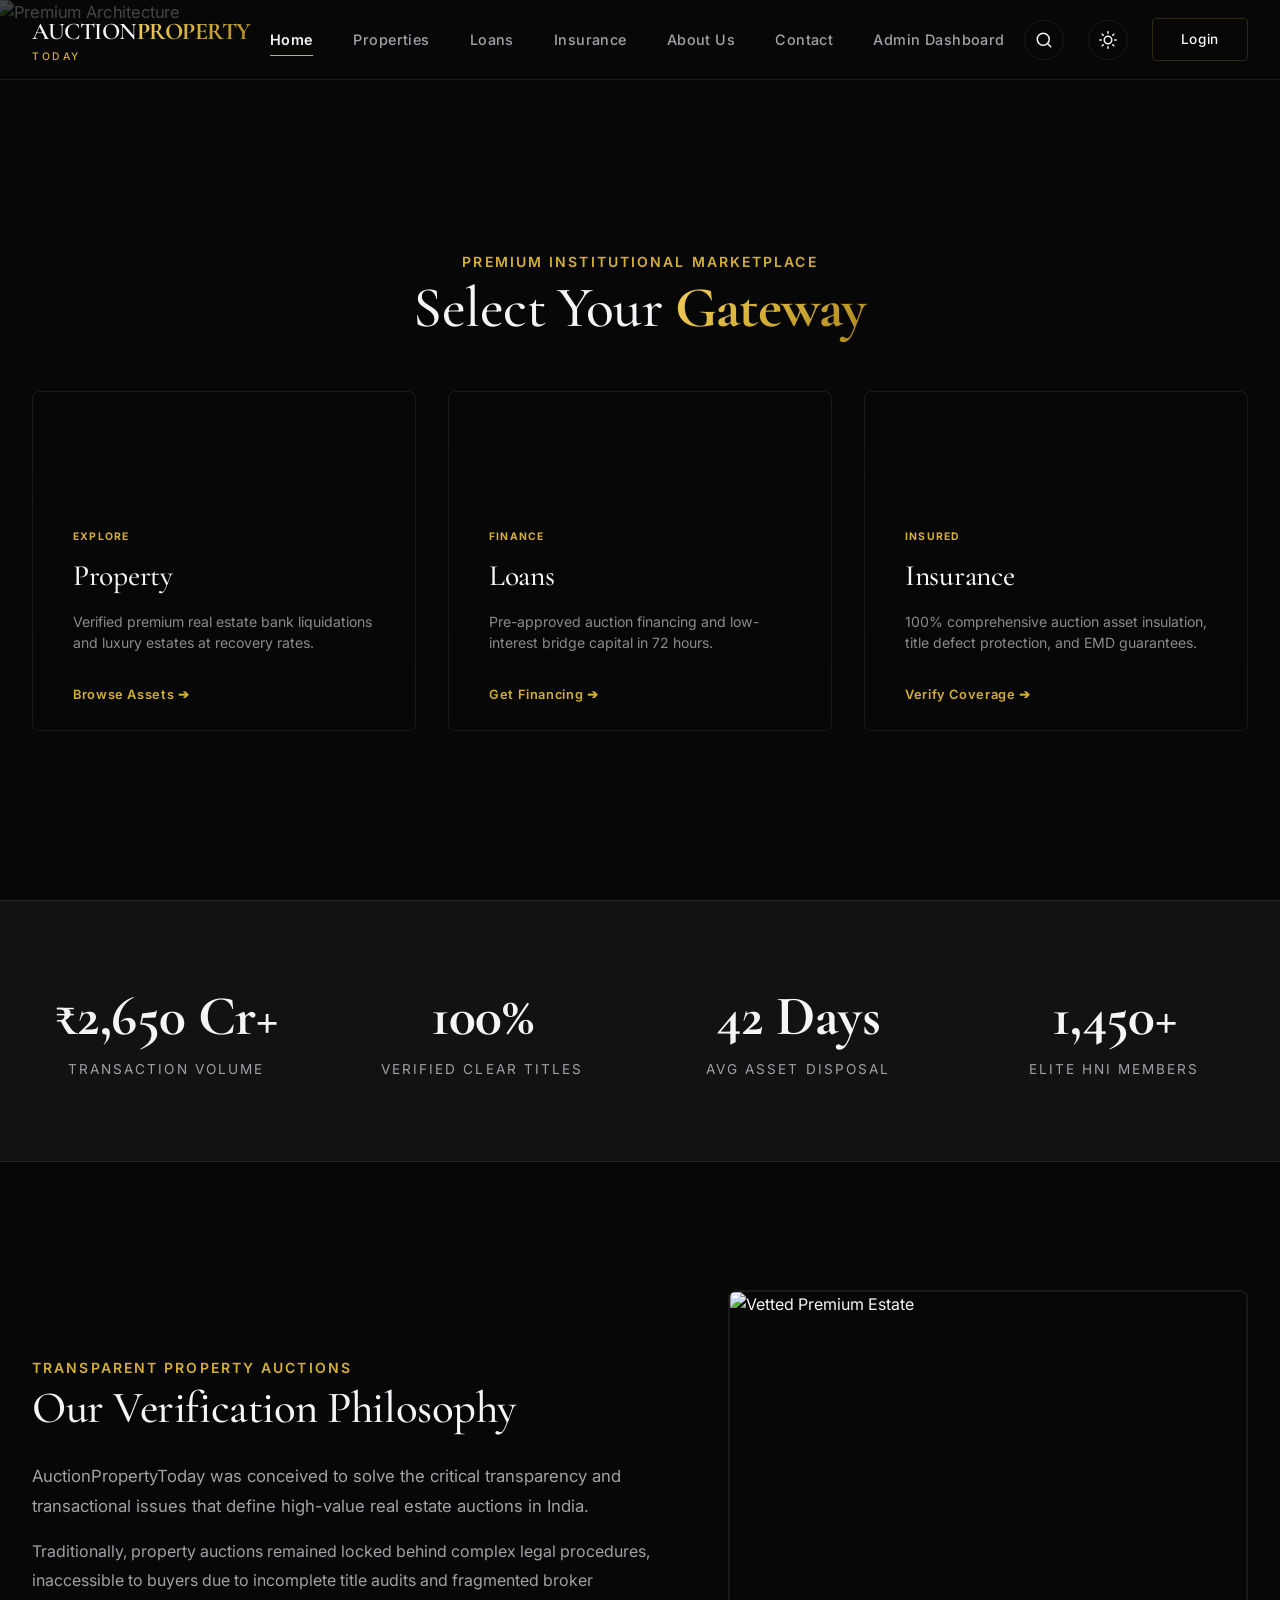
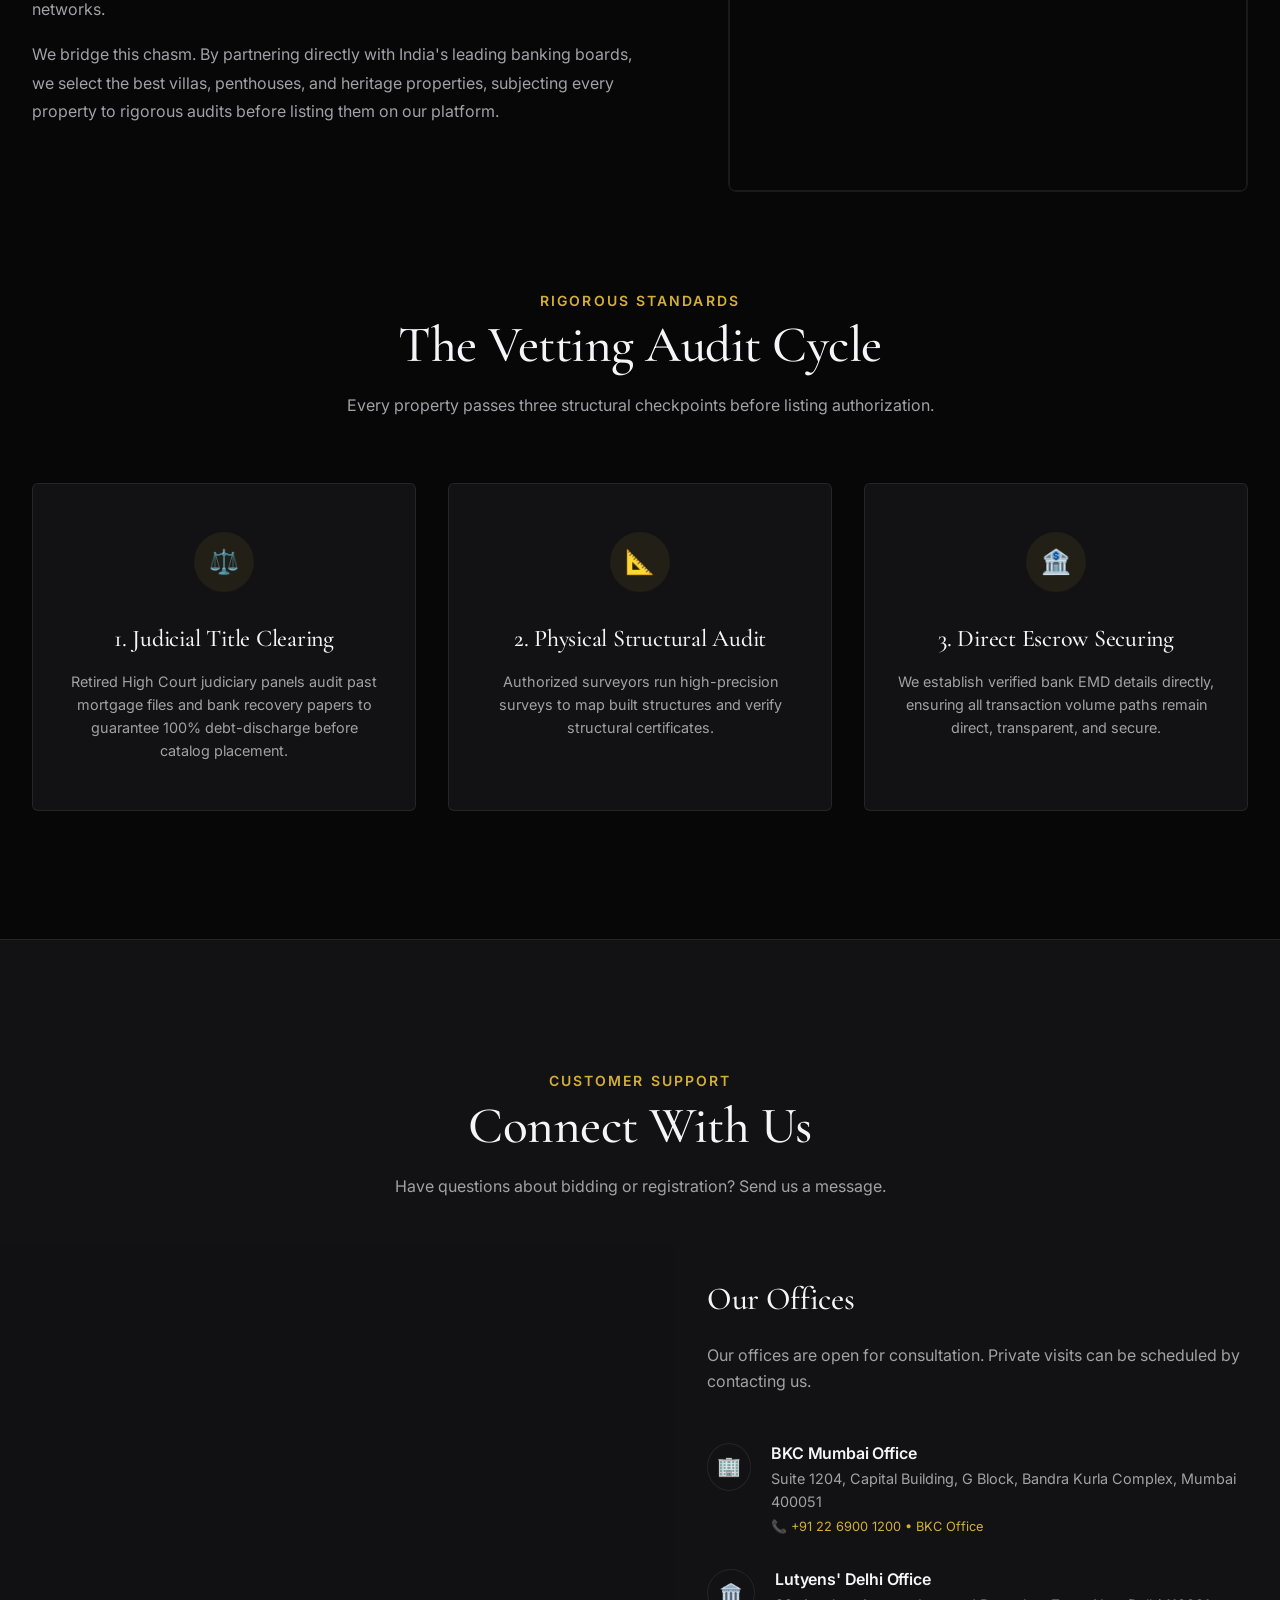
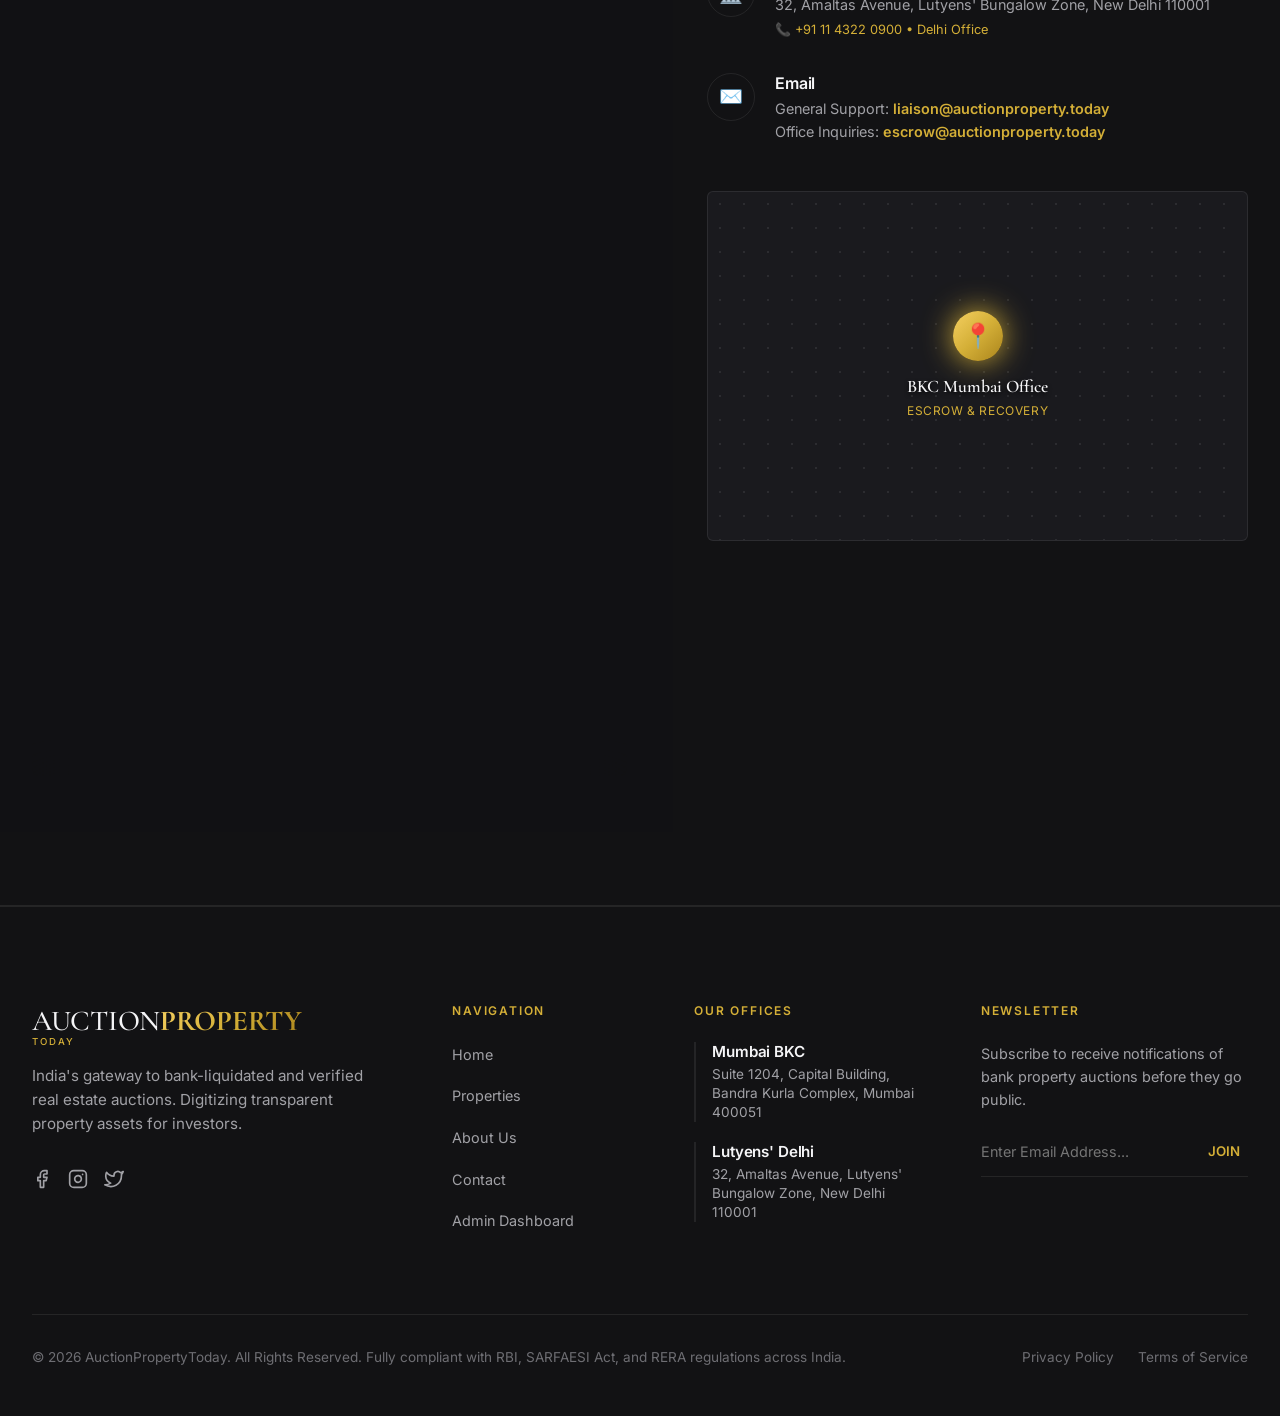
==== commit e1c631a3: "style: fix responsiveness issues, eliminate horizontal scroll and empty spacing on mobile" ====
--- a/index.html
+++ b/index.html
@@ -123,7 +123,7 @@
         <p style="color:var(--text-secondary);">Every property passes three structural checkpoints before listing authorization.</p>
       </div>
 
-      <div class="why-grid" style="grid-template-columns: repeat(3, 1fr);">
+      <div class="why-grid cols-3">
         <div class="why-card">
           <div class="why-icon">⚖️</div>
           <h3>1. Judicial Title Clearing</h3>
@@ -220,7 +220,7 @@
               <input type="text" id="inq-name" class="form-input" placeholder="Enter full name" required style="width: 100%; border-radius: 4px; background: var(--bg-color); border: 1px solid var(--border-color); padding: 0.75rem 1rem; color: var(--text-primary);" />
             </div>
 
-            <div class="form-grid-2" style="display: grid; grid-template-columns: 1fr 1fr; gap: 1rem; margin: 1rem 0;">
+            <div class="form-grid-2" style="margin: 1rem 0;">
               <div class="form-group" style="text-align: left;">
                 <label for="inq-phone" style="font-size:0.7rem; text-transform:uppercase; color:var(--text-muted); letter-spacing:0.05em; font-weight:600; margin-bottom:0.25rem;">Mobile Number</label>
                 <input type="tel" id="inq-phone" class="form-input" placeholder="+91 XXXXX XXXXX" required style="width: 100%; border-radius: 4px; background: var(--bg-color); border: 1px solid var(--border-color); padding: 0.75rem 1rem; color: var(--text-primary);" />
@@ -238,7 +238,7 @@
 
             <!-- 3. Dynamic Fields -->
             <!-- A. Property Specific -->
-            <div id="dynamic-property-fields" style="display: grid; grid-template-columns: 1fr 1fr; gap: 1rem; margin-bottom: 1rem;">
+            <div id="dynamic-property-fields" class="form-grid-2" style="margin-bottom: 1rem;">
               <div class="form-group" style="text-align: left;">
                 <label for="inq-prop-type" style="font-size:0.7rem; text-transform:uppercase; color:var(--text-muted); letter-spacing:0.05em; font-weight:600; margin-bottom:0.25rem;">Property Type</label>
                 <select id="inq-prop-type" class="form-input" style="width: 100%; border-radius: 4px; background: var(--bg-color); border: 1px solid var(--border-color); padding: 0.75rem 1rem; color: var(--text-primary);">
--- a/styles/index.css
+++ b/styles/index.css
@@ -72,15 +72,34 @@
   box-sizing: border-box;
 }
 
-html, body {
+html {
+  font-size: 16px;
+  scroll-behavior: smooth;
+  overflow-x: hidden;
+  width: 100%;
+}
+
+@media (max-width: 768px) {
+  html {
+    font-size: 15px;
+  }
+}
+
+@media (max-width: 480px) {
+  html {
+    font-size: 14px;
+  }
+}
+
+body {
   background-color: var(--bg-color);
   color: var(--text-primary);
   font-family: var(--font-sans);
-  font-size: 16px;
   line-height: 1.6;
   transition: background-color 0.5s ease, color 0.5s ease;
-  scroll-behavior: smooth;
   -webkit-font-smoothing: antialiased;
+  overflow-x: hidden;
+  width: 100%;
 }
 
 a {
@@ -254,6 +273,12 @@
   }
 }
 
+@media (max-width: 375px) {
+  .container {
+    padding: 0 1rem;
+  }
+}
+
 .flex-center {
   display: flex;
   align-items: center;
@@ -283,3 +308,39 @@
   margin: 0 0.5rem;
   vertical-align: middle;
 }
+
+/* Responsive Grid & Utility Classes */
+.cols-3 {
+  grid-template-columns: repeat(3, 1fr) !important;
+}
+
+@media (max-width: 900px) {
+  .cols-3 {
+    grid-template-columns: repeat(2, 1fr) !important;
+  }
+}
+
+@media (max-width: 600px) {
+  .cols-3 {
+    grid-template-columns: 1fr !important;
+  }
+}
+
+.form-grid-2 {
+  display: grid;
+  grid-template-columns: 1fr 1fr;
+  gap: 1.5rem;
+}
+
+@media (max-width: 600px) {
+  .form-grid-2 {
+    grid-template-columns: 1fr;
+    gap: 1rem;
+  }
+}
+
+@media (max-width: 480px) {
+  .service-select-card {
+    padding: 0.8rem 0.4rem !important;
+  }
+}
--- a/styles/components.css
+++ b/styles/components.css
@@ -143,6 +143,10 @@
 
 .hamburger-btn {
   display: none;
+  width: 44px;
+  height: 44px;
+  align-items: center;
+  justify-content: center;
 }
 
 /* MOBILE NAV DRAWER */
@@ -151,6 +155,7 @@
   top: 0;
   right: -100%;
   width: 300px;
+  max-width: 85vw;
   height: 100vh;
   z-index: 1100;
   background: var(--bg-surface);
@@ -174,8 +179,8 @@
 }
 
 .drawer-close {
-  width: 35px;
-  height: 35px;
+  width: 44px;
+  height: 44px;
   border-radius: 50%;
   display: flex;
   align-items: center;
@@ -194,6 +199,11 @@
 .mobile-nav-links .nav-link {
   font-size: 1.25rem;
   font-family: var(--font-serif);
+  display: flex;
+  align-items: center;
+  min-height: 48px;
+  padding: 0.5rem 0;
+  width: 100%;
 }
 
 .mobile-drawer-overlay {
@@ -371,7 +381,16 @@
   }
 }
 
+@media (max-width: 768px) {
+  .luxury-footer {
+    padding: 4rem 0 2.5rem 0;
+  }
+}
+
 @media (max-width: 600px) {
+  .luxury-footer {
+    padding: 3rem 0 2rem 0;
+  }
   .footer-grid {
     grid-template-columns: 1fr;
     gap: 2.5rem;
@@ -820,3 +839,10 @@
     height: 350px;
   }
 }
+
+@media (max-width: 380px) {
+  .card-actions {
+    grid-template-columns: 1fr !important;
+    gap: 0.5rem;
+  }
+}
--- a/styles/pages.css
+++ b/styles/pages.css
@@ -1539,3 +1539,49 @@
     transform: translateY(0);
   }
 }
+
+/* Mobile Responsiveness General Overrides */
+@media (max-width: 768px) {
+  .listings-hero, .details-page-wrapper {
+    padding: 5rem 0 2.5rem 0;
+  }
+  
+  .page-hero {
+    padding: 5rem 0 2.5rem 0;
+  }
+  
+  .details-grid {
+    gap: 2rem;
+  }
+  
+  .section-padding {
+    padding: 3.5rem 0 !important;
+  }
+  
+  .cta-section {
+    padding: 4.5rem 0 !important;
+  }
+  
+  .about-editorial-grid {
+    gap: 2.5rem !important;
+  }
+  
+  .contact-grid {
+    gap: 2.5rem !important;
+  }
+
+  .form-input, .btn-luxury, .btn-luxury-outline, .btn-card-quick, .btn-card-details, .filter-input, .form-submit-btn .btn-luxury {
+    min-height: 46px;
+    padding-top: 0.65rem;
+    padding-bottom: 0.65rem;
+    display: inline-flex;
+    align-items: center;
+    justify-content: center;
+  }
+}
+
+@media (max-width: 400px) {
+  .amenities-grid {
+    grid-template-columns: 1fr;
+  }
+}
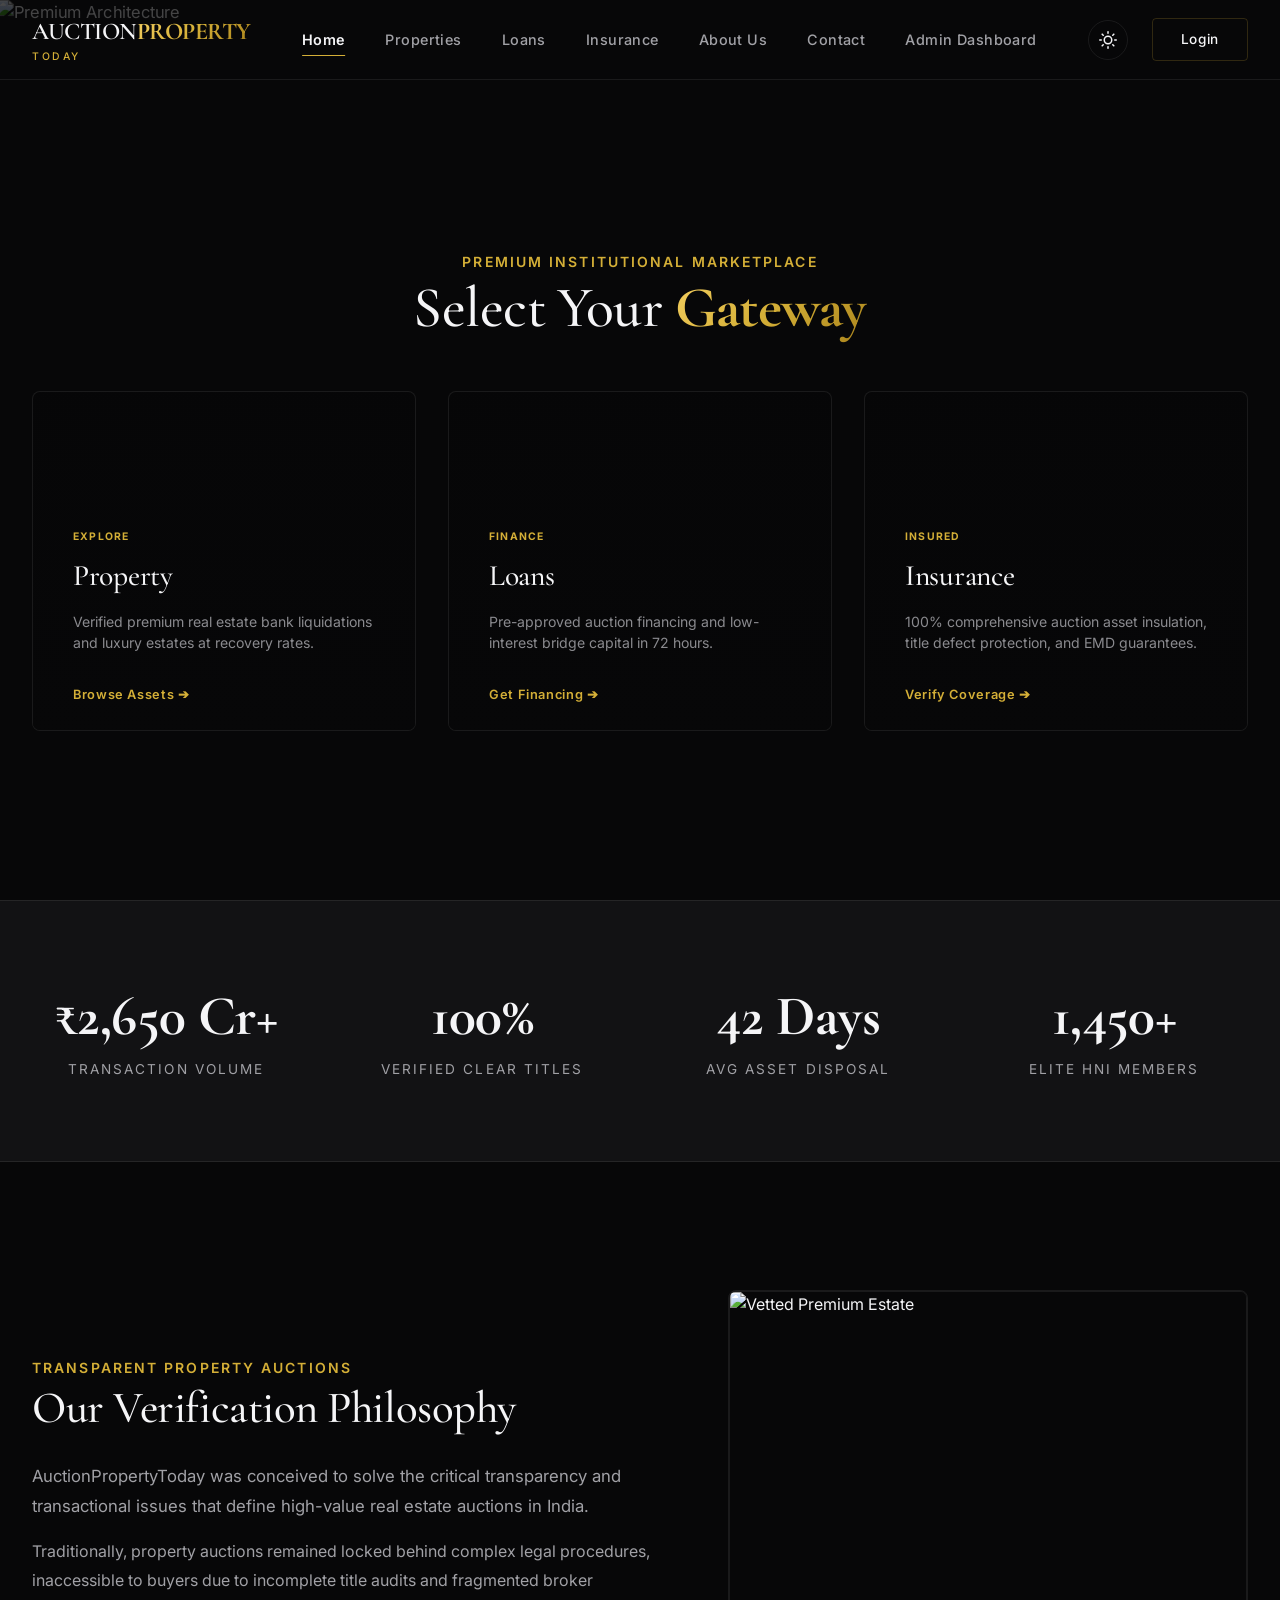
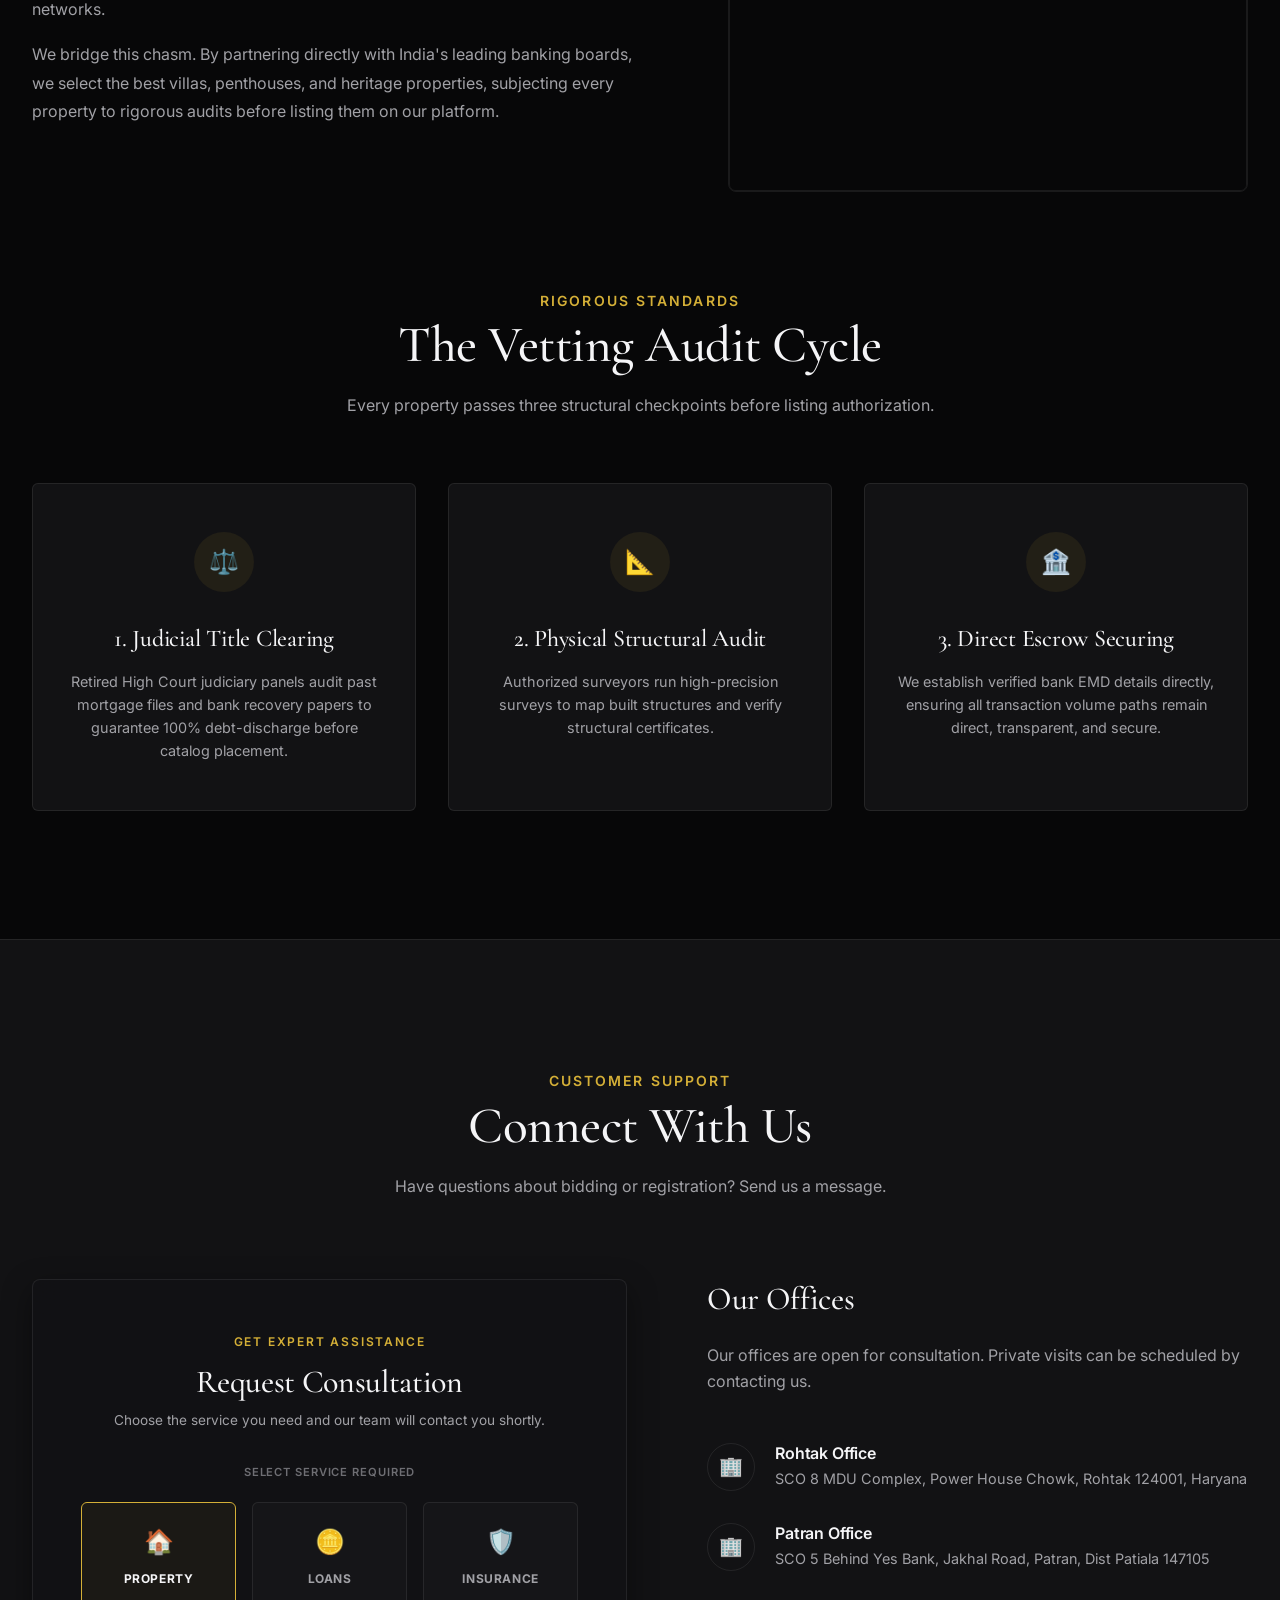
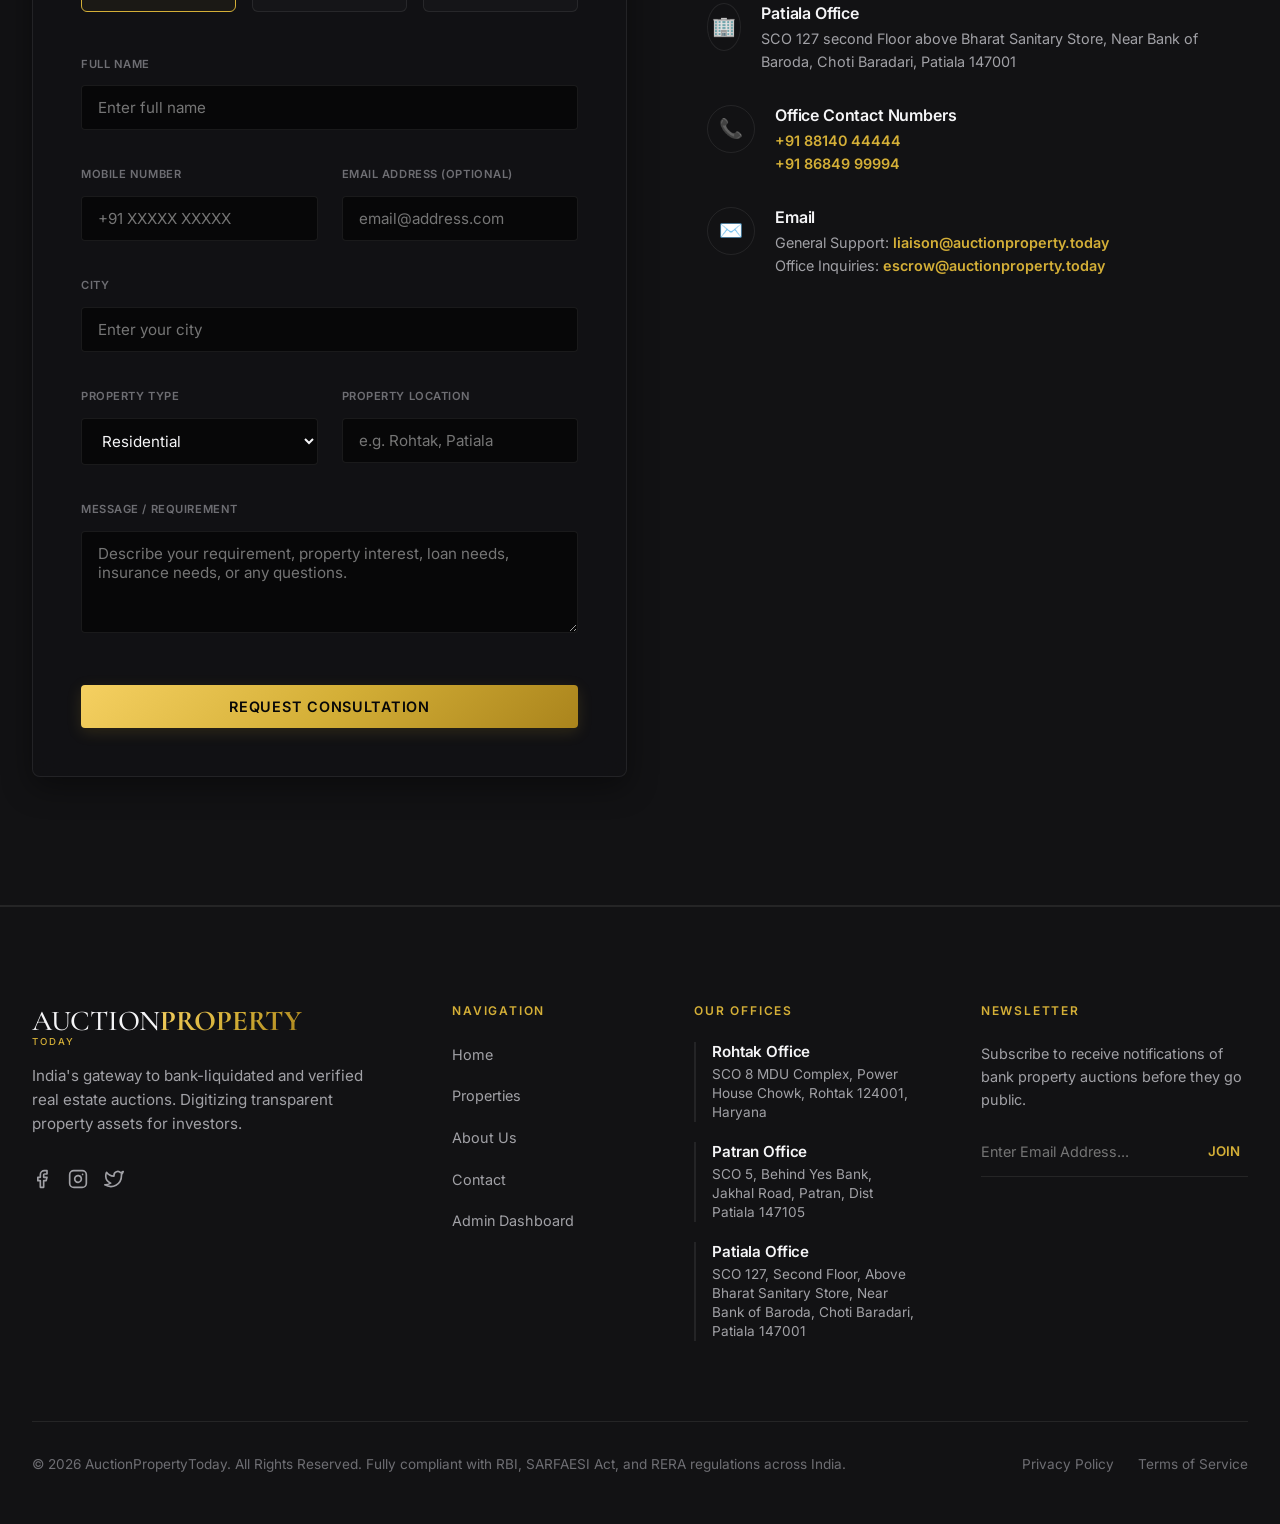
==== commit d82250e7: "Update office addresses, contact numbers, and remove google map mock" ====
--- a/index.html
+++ b/index.html
@@ -251,7 +251,7 @@
               </div>
               <div class="form-group" style="text-align: left;">
                 <label for="inq-prop-loc" style="font-size:0.7rem; text-transform:uppercase; color:var(--text-muted); letter-spacing:0.05em; font-weight:600; margin-bottom:0.25rem;">Property Location</label>
-                <input type="text" id="inq-prop-loc" class="form-input" placeholder="e.g. BKC, Lutyens' Delhi" style="width: 100%; border-radius: 4px; background: var(--bg-color); border: 1px solid var(--border-color); padding: 0.75rem 1rem; color: var(--text-primary);" />
+                <input type="text" id="inq-prop-loc" class="form-input" placeholder="e.g. Rohtak, Patiala" style="width: 100%; border-radius: 4px; background: var(--bg-color); border: 1px solid var(--border-color); padding: 0.75rem 1rem; color: var(--text-primary);" />
               </div>
             </div>
 
@@ -305,18 +305,33 @@
             <div class="contact-detail-item">
               <div class="contact-detail-icon">🏢</div>
               <div class="contact-detail-text">
-                <h4>BKC Mumbai Office</h4>
-                <p>Suite 1204, Capital Building, G Block, Bandra Kurla Complex, Mumbai 400051</p>
-                <p style="color:var(--gold-primary); font-size:0.8rem; margin-top:4px;">📞 +91 22 6900 1200 • BKC Office</p>
+                <h4>Rohtak Office</h4>
+                <p>SCO 8 MDU Complex, Power House Chowk, Rohtak 124001, Haryana</p>
               </div>
             </div>
 
             <div class="contact-detail-item">
-              <div class="contact-detail-icon">🏛️</div>
+              <div class="contact-detail-icon">🏢</div>
               <div class="contact-detail-text">
-                <h4>Lutyens' Delhi Office</h4>
-                <p>32, Amaltas Avenue, Lutyens' Bungalow Zone, New Delhi 110001</p>
-                <p style="color:var(--gold-primary); font-size:0.8rem; margin-top:4px;">📞 +91 11 4322 0900 • Delhi Office</p>
+                <h4>Patran Office</h4>
+                <p>SCO 5 Behind Yes Bank, Jakhal Road, Patran, Dist Patiala 147105</p>
+              </div>
+            </div>
+
+            <div class="contact-detail-item">
+              <div class="contact-detail-icon">🏢</div>
+              <div class="contact-detail-text">
+                <h4>Patiala Office</h4>
+                <p>SCO 127 second Floor above Bharat Sanitary Store, Near Bank of Baroda, Choti Baradari, Patiala 147001</p>
+              </div>
+            </div>
+
+            <div class="contact-detail-item">
+              <div class="contact-detail-icon">📞</div>
+              <div class="contact-detail-text">
+                <h4>Office Contact Numbers</h4>
+                <p><a href="tel:8814044444" style="color:var(--gold-primary); font-weight:600;">+91 88140 44444</a></p>
+                <p><a href="tel:8684999994" style="color:var(--gold-primary); font-weight:600;">+91 86849 99994</a></p>
               </div>
             </div>
 
@@ -329,16 +344,6 @@
               </div>
             </div>
 
-          </div>
-
-          <!-- Pulsing Map Mock Layout -->
-          <div class="contact-map-mock">
-            <div class="map-bg-grid"></div>
-            <div class="map-pin">
-              <div class="pin-icon">📍</div>
-              <div style="margin-top:0.75rem; font-family:var(--font-serif); font-size:1.1rem; color:var(--text-primary); text-shadow: 0 2px 4px rgba(0,0,0,0.8); font-weight:600;">BKC Mumbai Office</div>
-              <div style="font-size:0.75rem; color:var(--gold-primary); letter-spacing:0.05em; text-transform:uppercase;">Escrow & Recovery</div>
-            </div>
           </div>
 
         </div>
--- a/styles/components.css
+++ b/styles/components.css
@@ -192,17 +192,17 @@
 .mobile-nav-links {
   display: flex;
   flex-direction: column;
-  gap: 1.75rem;
+  gap: 0.75rem;
   list-style: none;
 }
 
 .mobile-nav-links .nav-link {
-  font-size: 1.25rem;
+  font-size: 1.2rem;
   font-family: var(--font-serif);
   display: flex;
   align-items: center;
-  min-height: 48px;
-  padding: 0.5rem 0;
+  min-height: 38px;
+  padding: 0.25rem 0;
   width: 100%;
 }
 
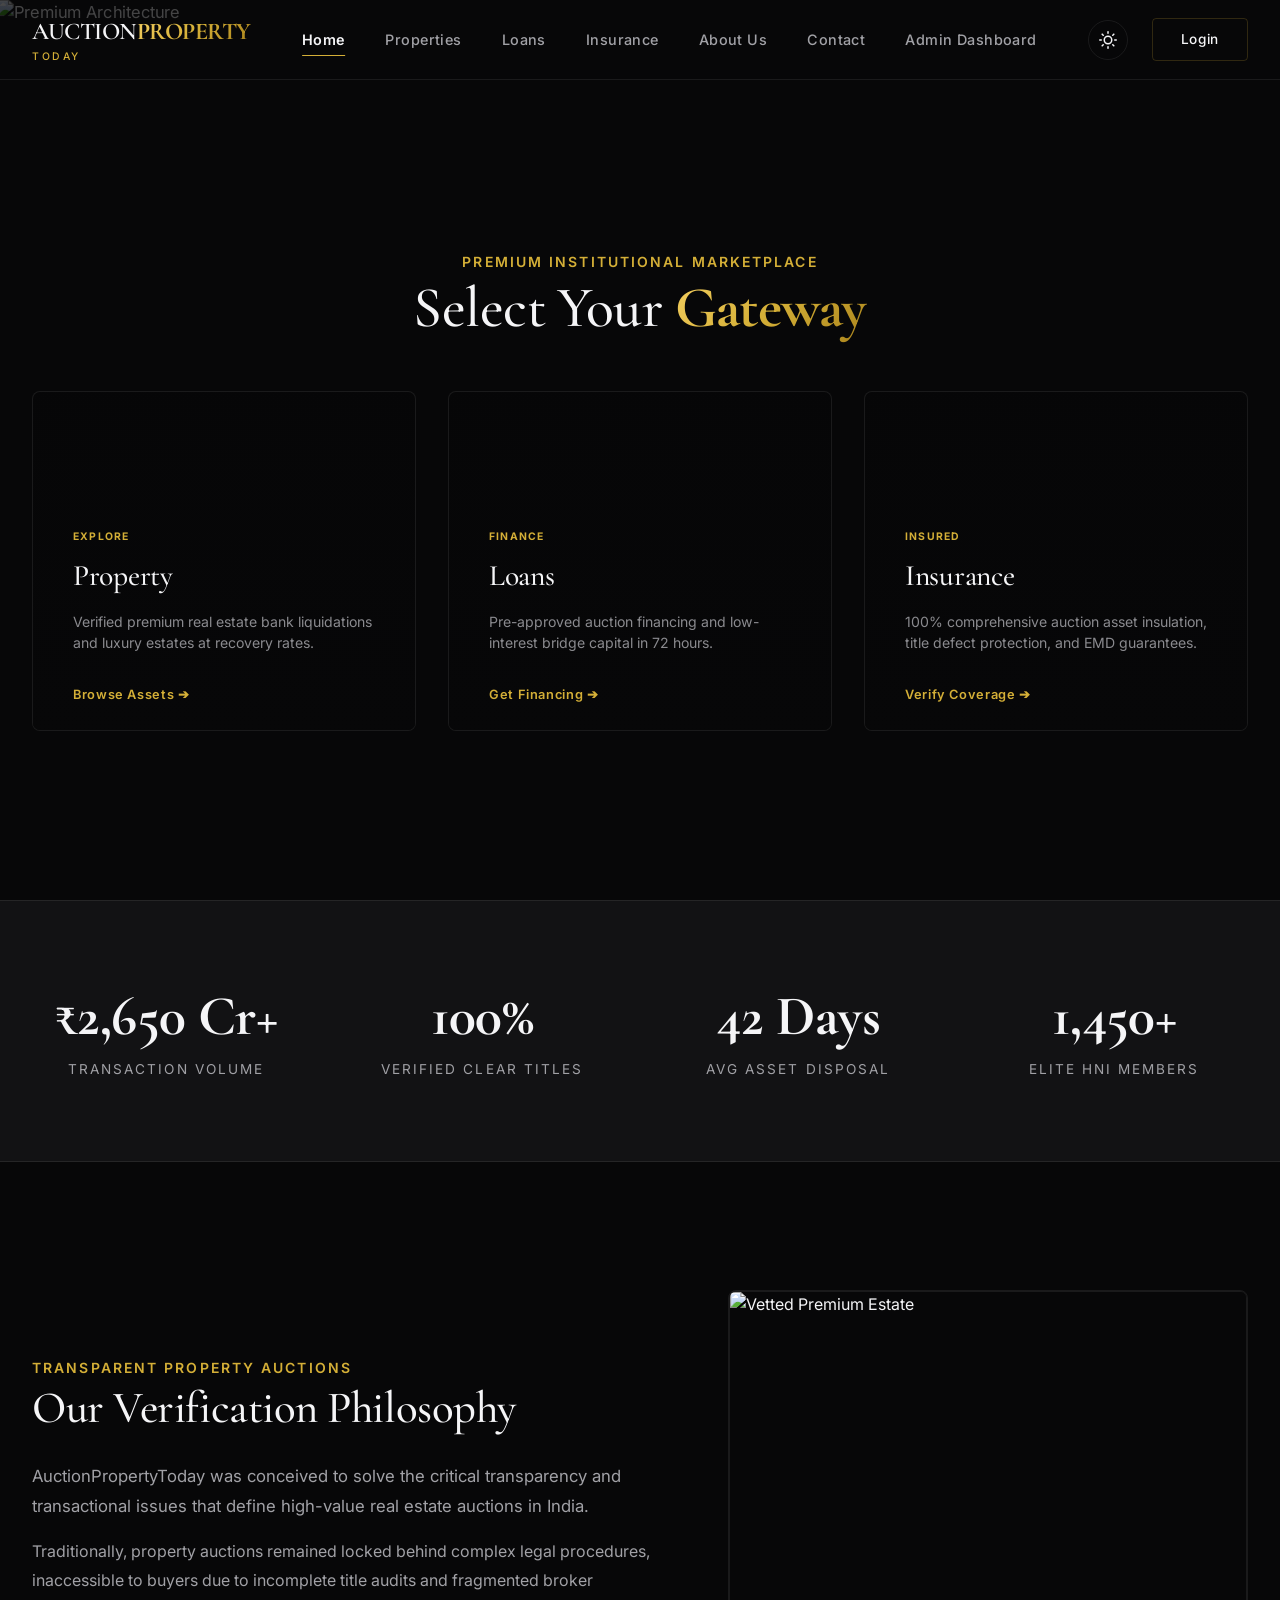
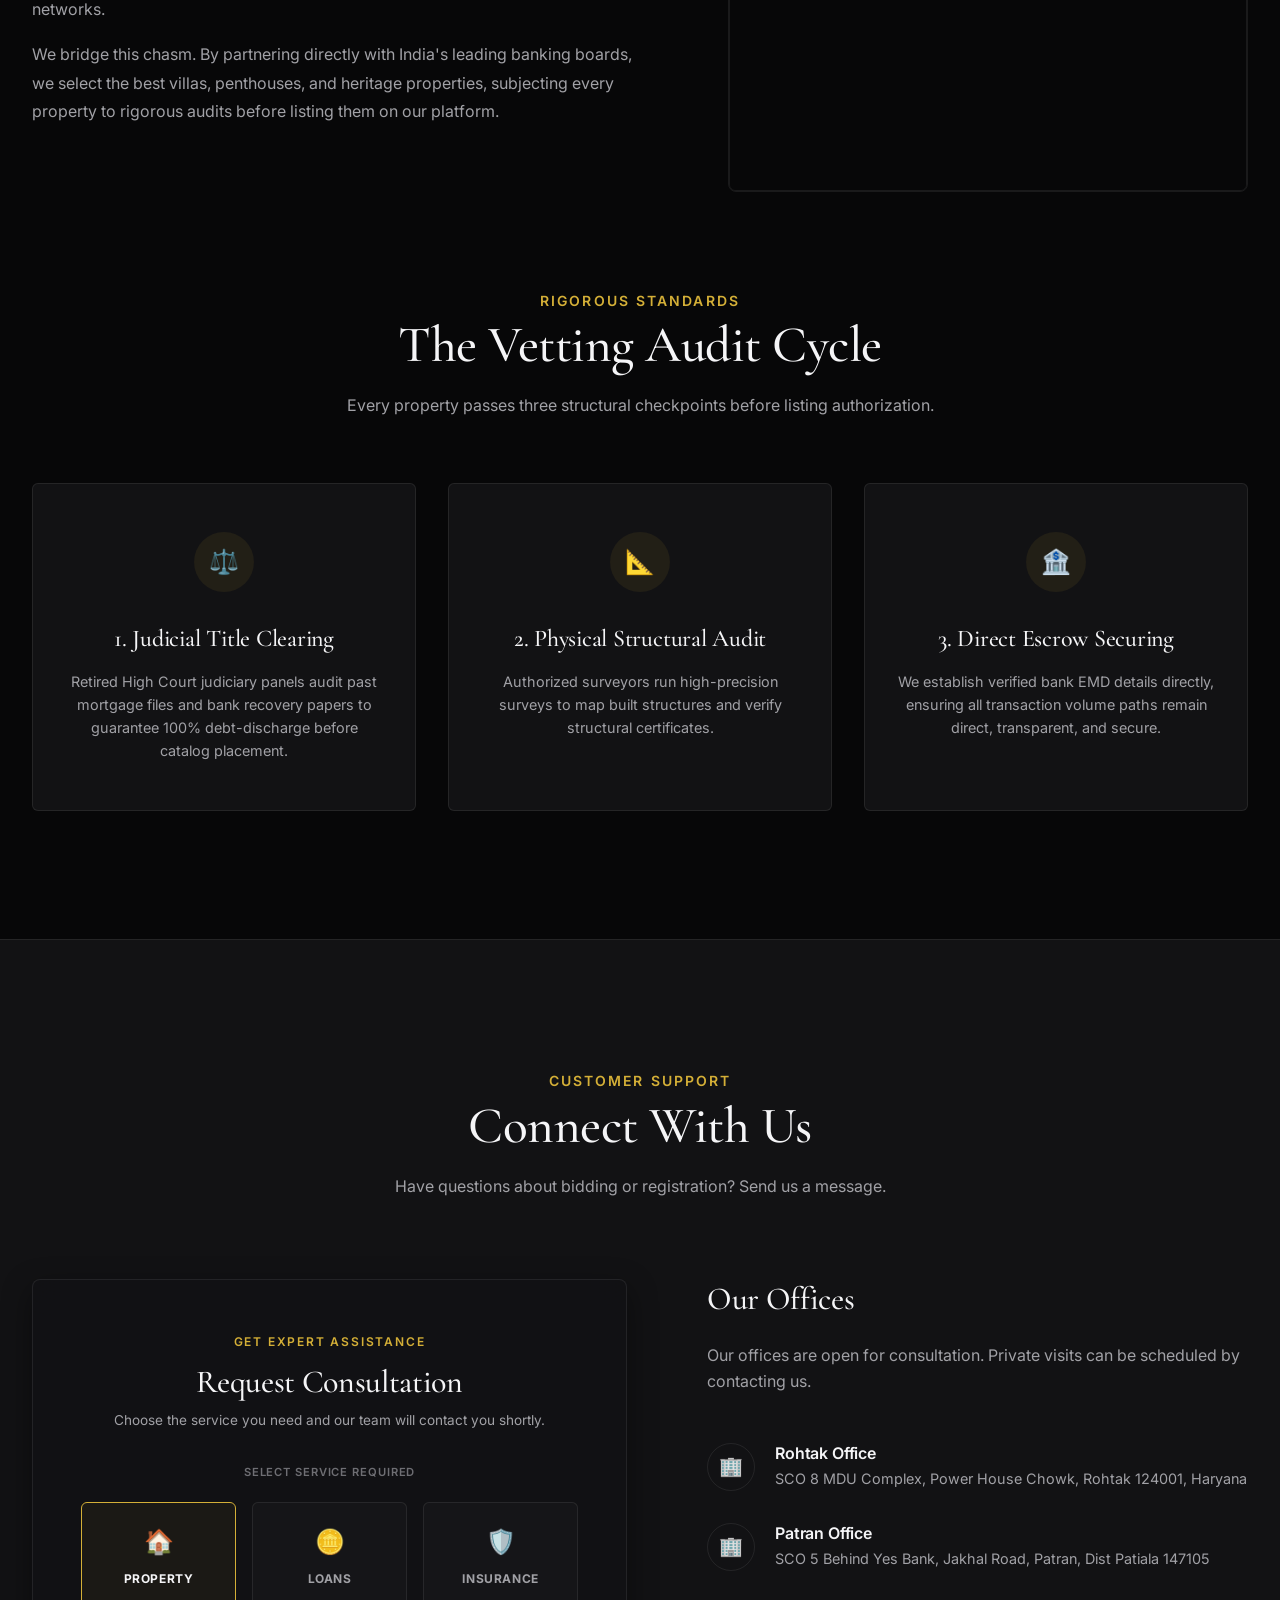
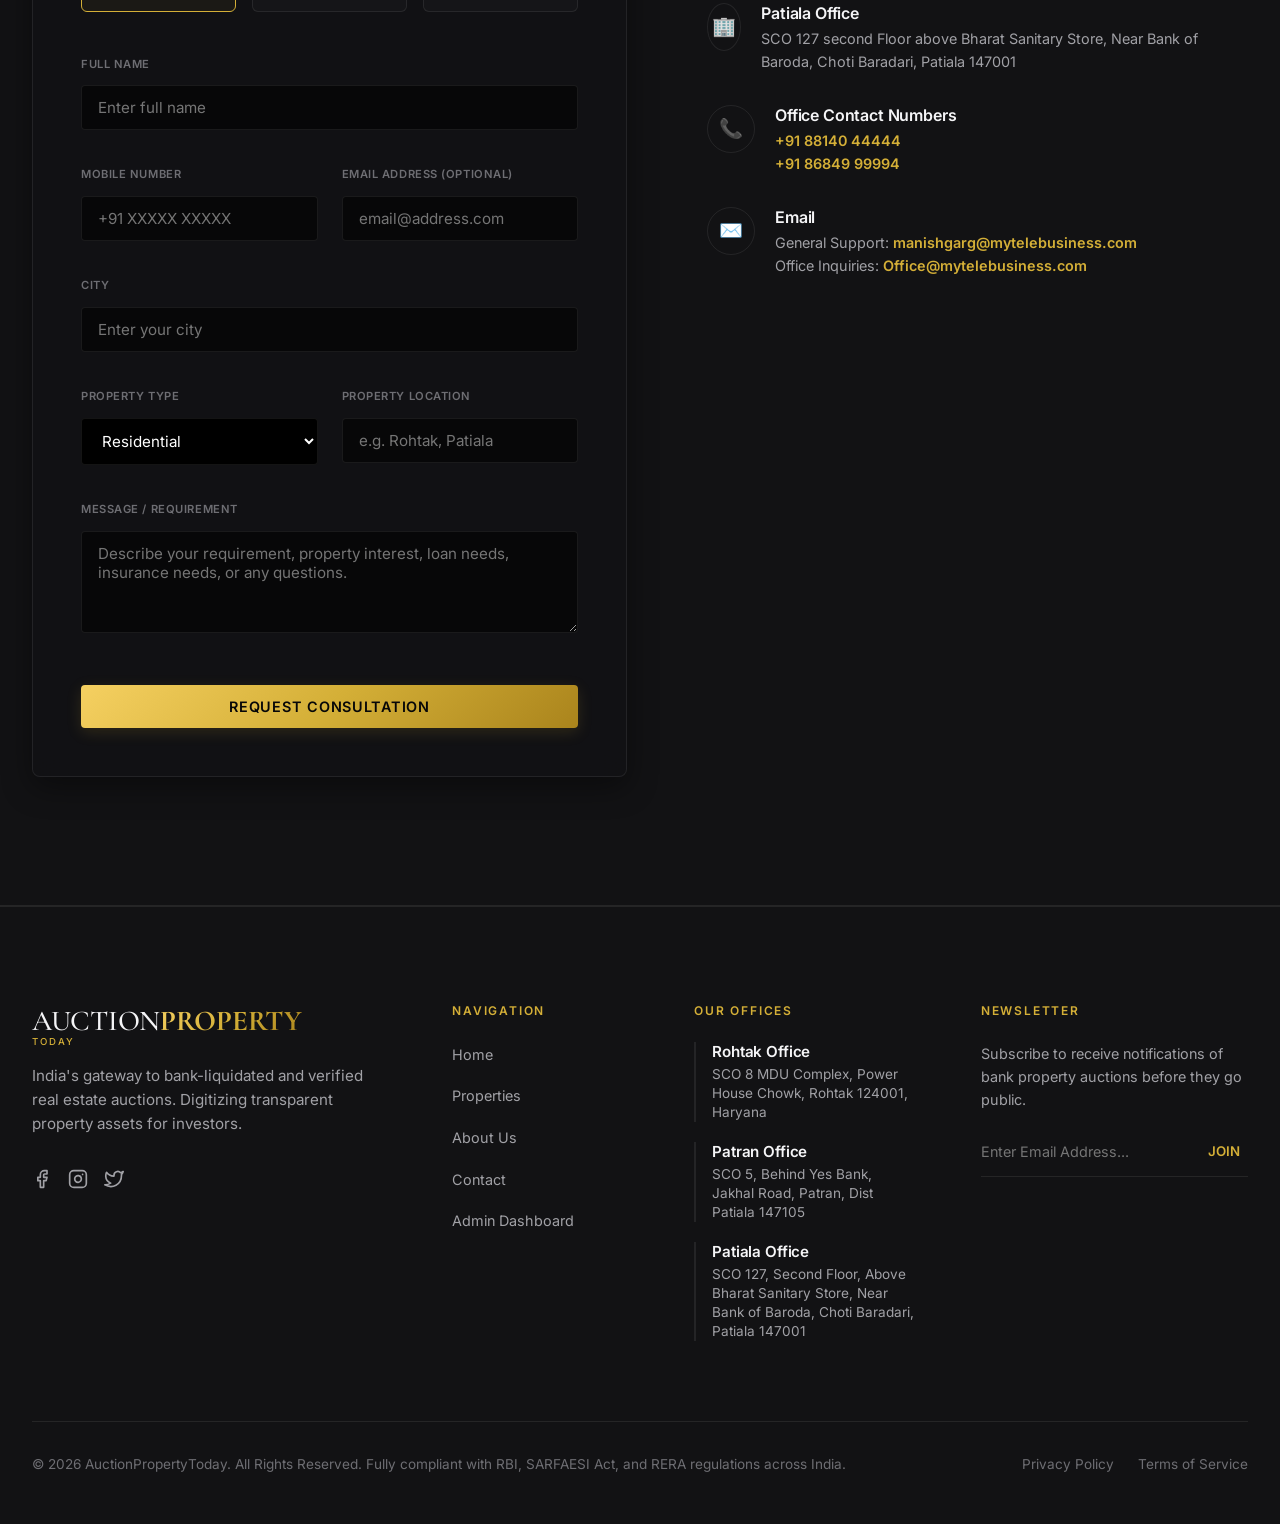
==== commit 6fa850cd: "style(contact): update email links in contact details section" ====
--- a/index.html
+++ b/index.html
@@ -339,8 +339,8 @@
               <div class="contact-detail-icon">✉️</div>
               <div class="contact-detail-text">
                 <h4>Email</h4>
-                <p>General Support: <a href="mailto:liaison@auctionproperty.today" style="color:var(--gold-primary); font-weight:600;">liaison@auctionproperty.today</a></p>
-                <p>Office Inquiries: <a href="mailto:escrow@auctionproperty.today" style="color:var(--gold-primary); font-weight:600;">escrow@auctionproperty.today</a></p>
+                <p>General Support: <a href="mailto:manishgarg@mytelebusiness.com" style="color:var(--gold-primary); font-weight:600;">manishgarg@mytelebusiness.com</a></p>
+                <p>Office Inquiries: <a href="mailto:Office@mytelebusiness.com" style="color:var(--gold-primary); font-weight:600;">Office@mytelebusiness.com</a></p>
               </div>
             </div>
 
--- a/styles/index.css
+++ b/styles/index.css
@@ -121,6 +121,16 @@
   font-family: var(--font-sans);
   outline: none;
   transition: var(--transition-smooth);
+}
+
+select {
+  background-color: #000000 !important;
+  color: #ffffff !important;
+}
+
+select option {
+  background-color: #ffffff !important;
+  color: #000000 !important;
 }
 
 /* Premium Typography classes */
--- a/styles/pages.css
+++ b/styles/pages.css
@@ -118,8 +118,8 @@
 }
 
 .search-field select option {
-  background: var(--bg-surface);
-  color: var(--text-primary);
+  background: #ffffff !important;
+  color: #000000 !important;
 }
 
 .search-field select:focus, .search-field input:focus {
